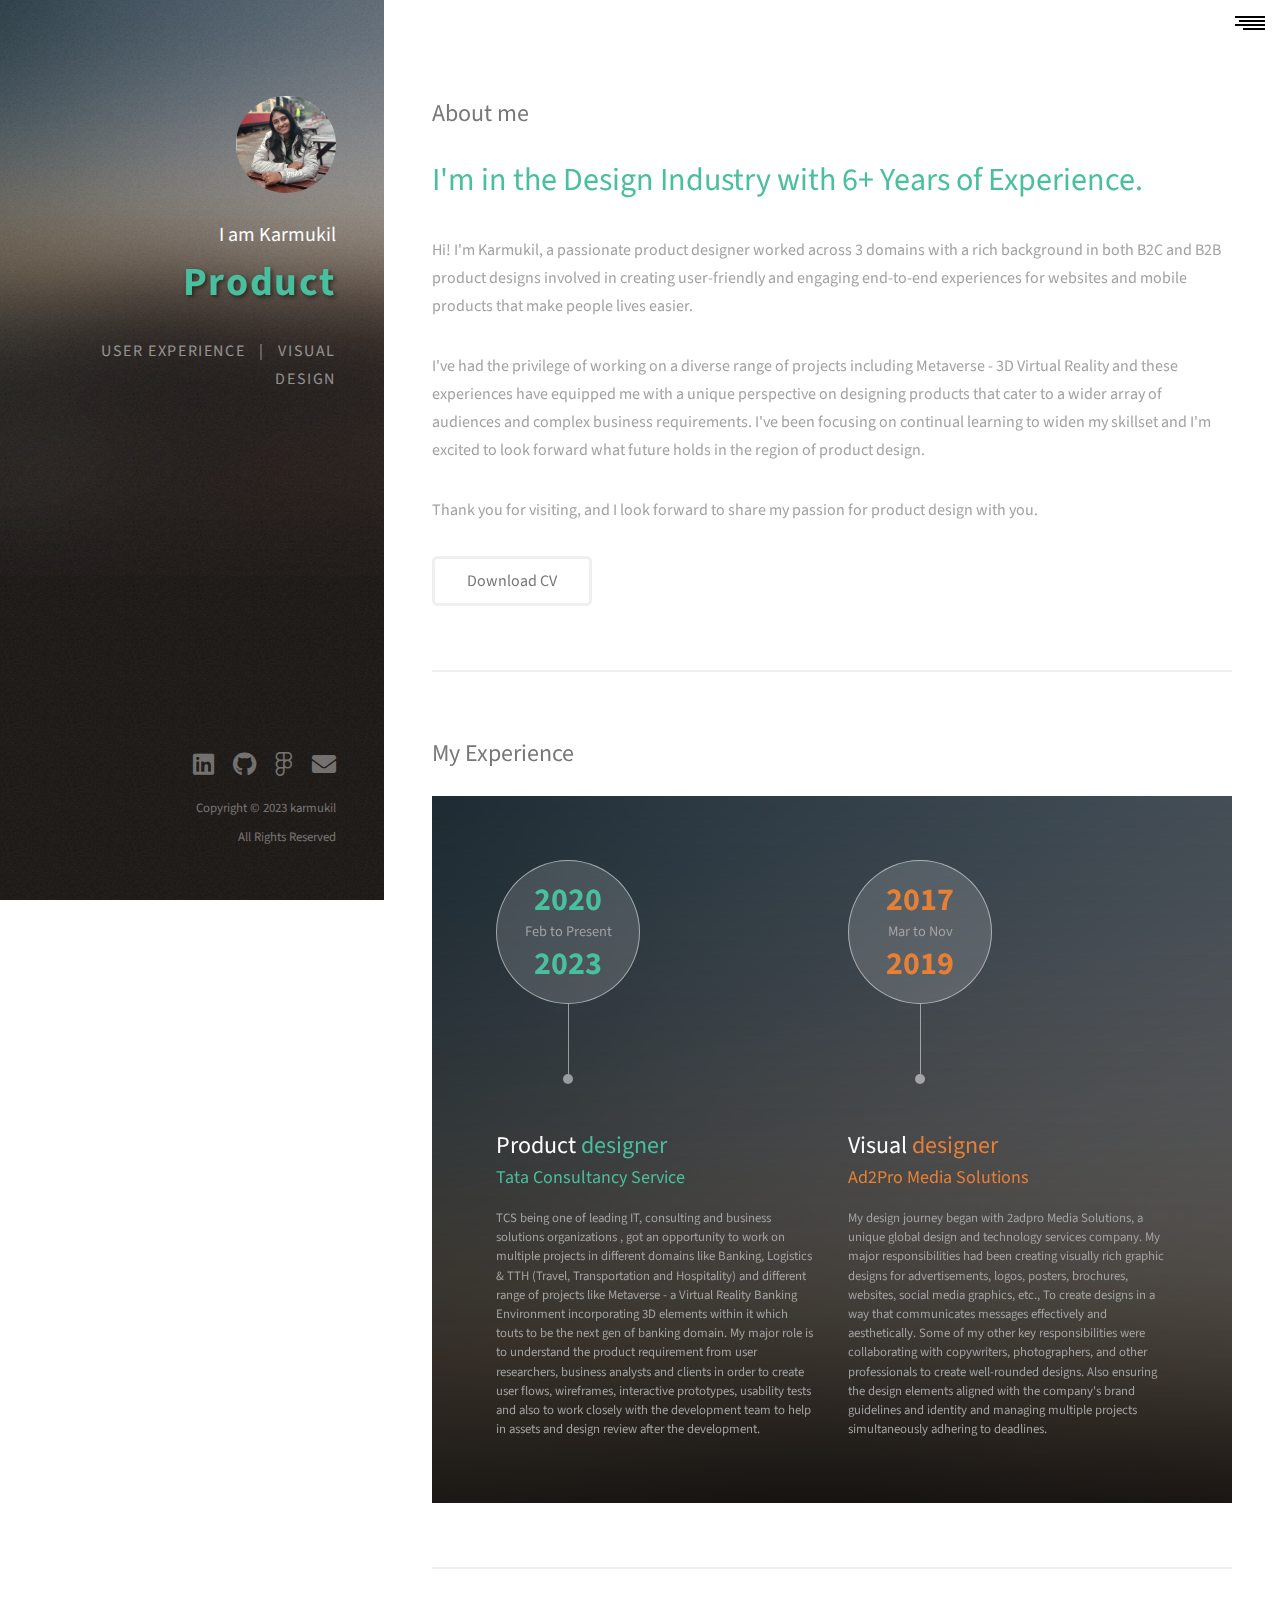
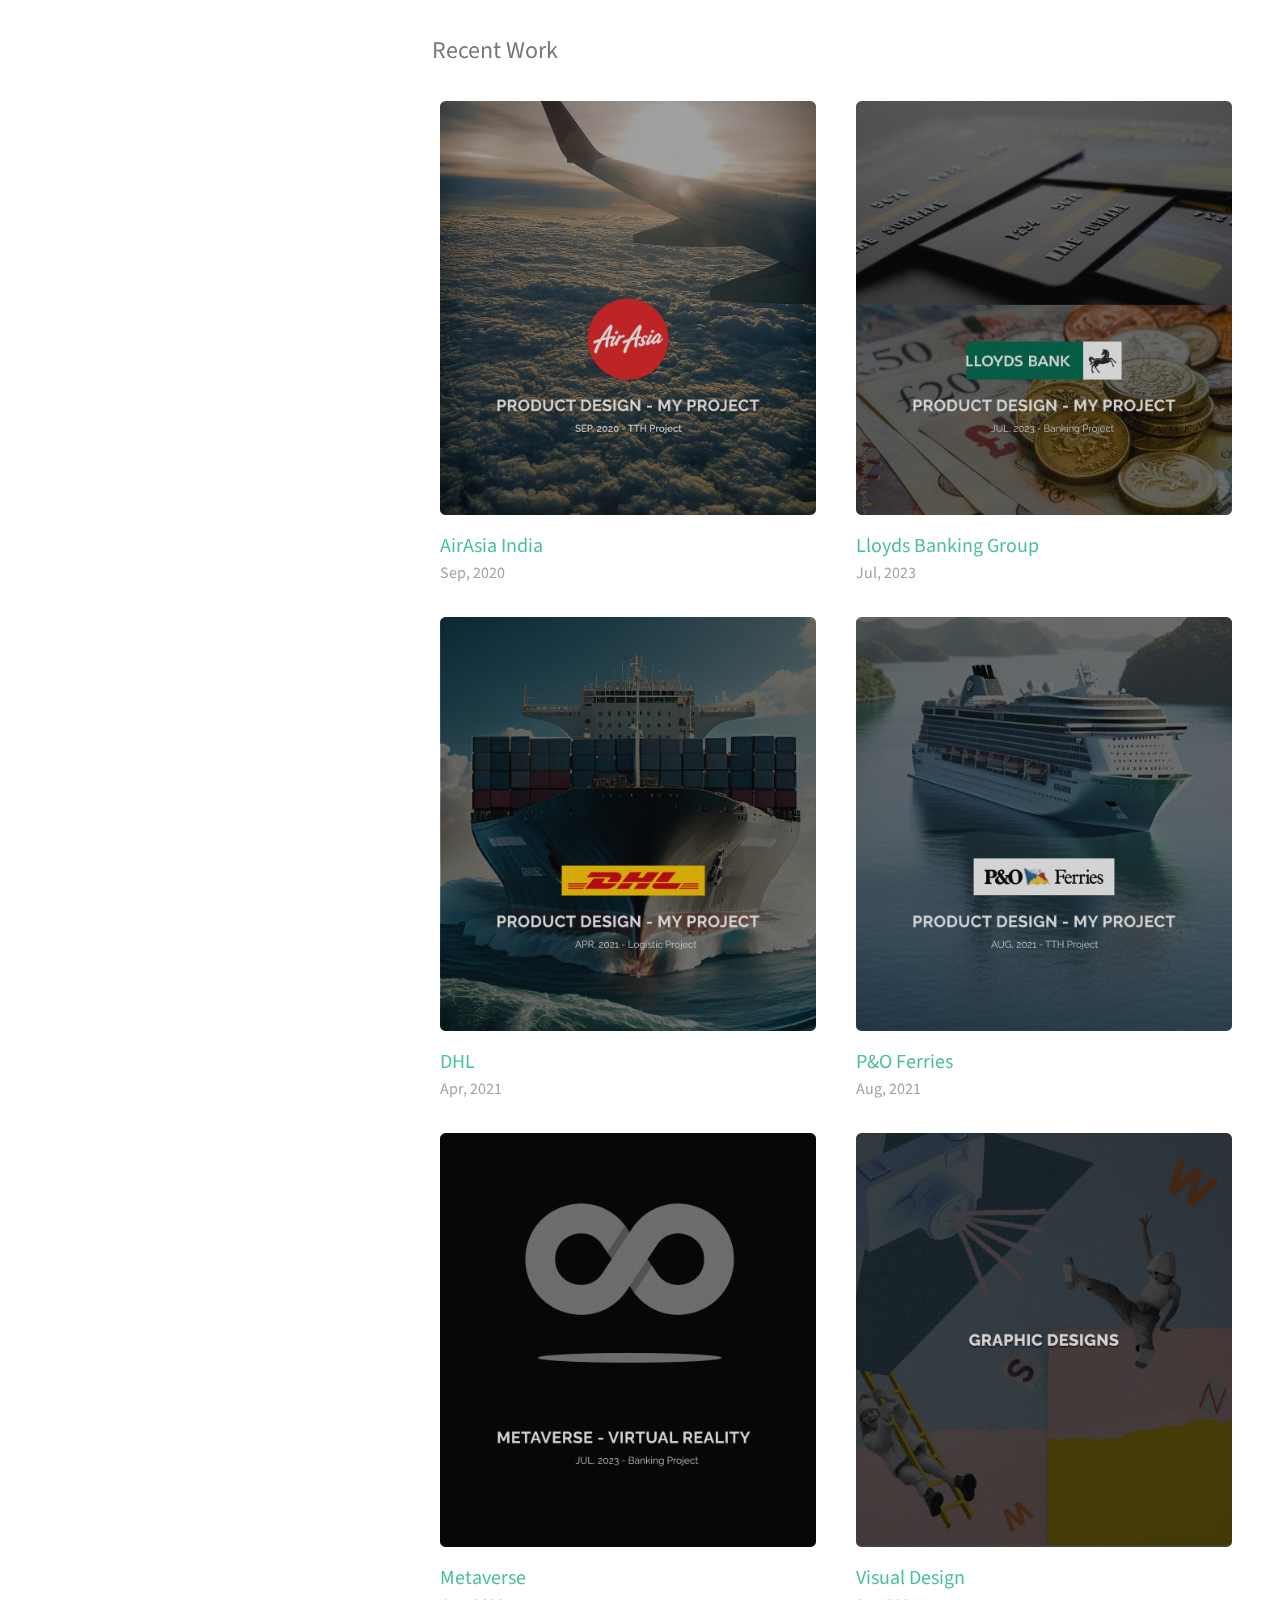
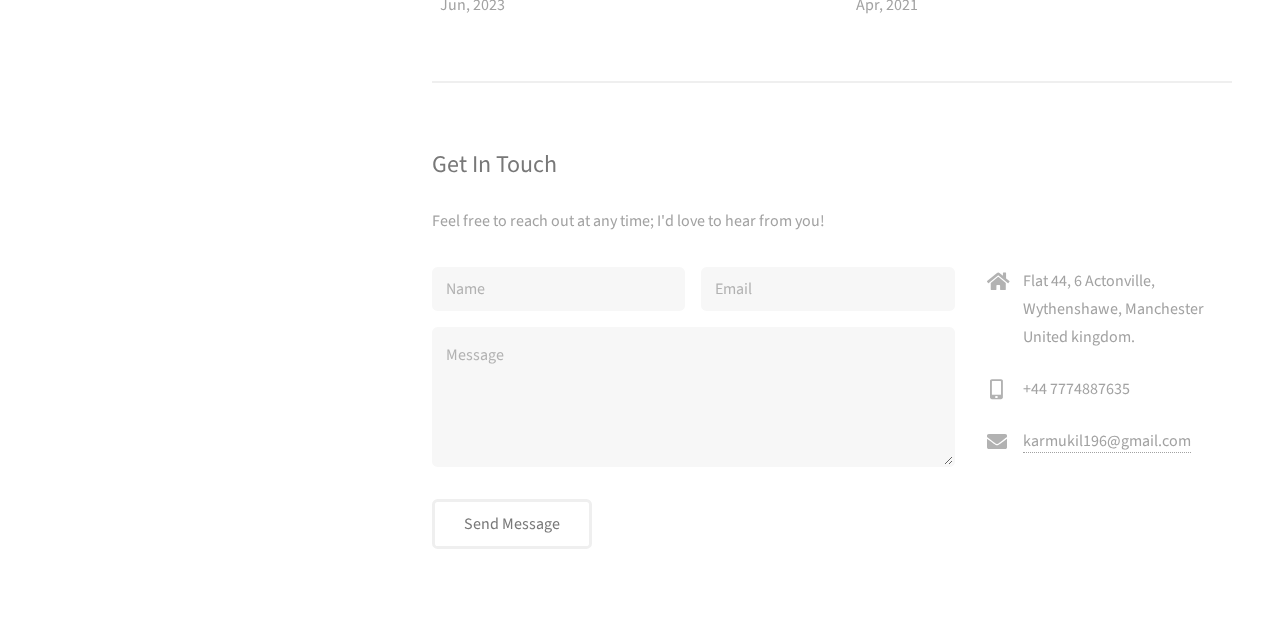
==== index.html @ 8ca6e1de "added new section LBG and commented metaverse old version" ====
<!DOCTYPE HTML>
<!--
	Strata by HTML5 UP
	html5up.net | @ajlkn
	Free for personal and commercial use under the CCA 3.0 license (html5up.net/license)
-->
<html>
	<head>
		<title>Karmukil</title>
		<meta charset="utf-8" />
		<meta name="viewport" content="width=device-width, initial-scale=1, user-scalable=no" />
		<link rel="stylesheet" href="assets/css/main.css" />
		
		<!-- <link rel="stylesheet" href="assets/css/bootstrap.min.css">
	<link rel="stylesheet" href="assets/css/all.min.css">
	<link rel="stylesheet" href="assets/css/font.css"> -->
	<link rel="stylesheet" href="assets/css/animate.css">
	<!-- <link rel="stylesheet" href="assets/css/magnific-popup.css">
	<link rel="stylesheet" href="assets/css/swiper.min.css">
	<link rel="stylesheet" href="assets/css/jquery-jvectormap-2.0.3.css"> -->
	<!-- <link rel="stylesheet" href="assets/css/style.css"> -->
	<!-- <link rel="stylesheet" href="assets/css/scrollbar.css"> -->
	</head>
	<body class="is-preload">

		<!-- Header -->
			<header id="header">
				<div class="inner" id="home">
					<a href="#" class="image avatar"><img src="images/karmukil.png" alt="" /></a>
					<h1><strong>I am Karmukil</strong></h1> 
					<!-- <div class="sliding-word">
						<span>H</span><span>e</span><span>l</span><span>l</span><span>o</span>
					  </div> -->
					<div  class="banner_typingtext" style=" letter-spacing: 0.1rem; color: #49bf9d; font-size: 40px;margin-top: 1rem;
					margin-bottom: 0.8rem;font-weight:bold;text-shadow: 2px 2px 4px rgba(0, 0, 0, 0.5);">
					<ul class="texts home-desc"><li class="list-inline-item">Product Designer</li>
						</ul>
						
						<!-- <span>P</span><span>r</span><span>o</span><span>d</span><span>u</span><span>c</span><span>t</span>&nbsp;<span>d</span><span>e</span><span>s</span><span>i</span><span>g</span><span>n</span><span>e</span><span>r</span> -->
					</div>
					<div style=" letter-spacing: 0.1rem;">USER EXPERIENCE  &nbsp;  |   &nbsp;  VISUAL DESIGN <br /></div>
				</div>
			</header>
			<div class="expand-menu-open">
				<span></span>
				<span></span>
				<span></span>
				<span></span>
			</div>
			<div class="mainmenu-expand">
				<div class="close-menu">
					<img style="color:#787878 ;padding: 10px;" src="close_icon.svg" alt=""></a>
				</div>
				<div class="menu-logo">
					<a href="index.html"><img src="img/logo.png" alt=""></a>
				</div>
				<nav class="navbar">
					<div class="mainmenu-box" id="navigation-2">
						<ul style="    list-style: none;
						margin: 0 0 0 0;
						padding-left: 0em;" class="nav navbar-nav" id="slide-nav">
							<li class="active"><a href="#">Home</a></li>
							<li><a href="#about">About</a></li>
							<li><a href="#first">My Experience</a></li>
							<li><a href="#RecentWorks">Recent Work</a></li>
							<li><a href="Product5.html">Virtual Reality</a></li>
							<li><a href="https://www.figma.com/proto/X2iqCtJzk2gBbTwsKQm1Kg/GitHub_Portfolio_AllDocs?page-id=404%3A11&type=design&node-id=680-1821&viewport=304%2C-584%2C0.13&t=mInwSoyGBoR2G7IL-1&scaling=contain&mode=design"target="_blank">Presentation</a></li>
							<li><a href="#three">Contact</a></li>
						</ul>
					</div>
				</nav>
				<div class="sidebar-bookmark-area">
					<ul class="expand-social social-bookmark">
						<div class="inner">
							<ul class="icons">
								<li><a href="https://www.linkedin.com/in/karmukil-mayilvaganan-96b422119/" target="_blank" class="icon brands fa-linkedin"><span class="label">linkedin</span></a></li>
								<li><a href="#" class="icon brands fa-github" target="_blank"><span class="label">Github</span></a></li>
								<li><a href="https://www.figma.com/@karmukil" target="_blank" class="icon brands fa-figma"><span class="label">figma</span></a></li>
								<li><a href="mailto:karmukil196@gmail.com?subject=Subject&body=Body text" class="icon solid fa-envelope"><span class="label">Email</span></a></li>
							</ul>
							<ul class="copyright">
								Copyright &copy; 2023 karmukil All Rights Reserved.
							</ul>
						</div>
					</ul>
				</div>
			</div>

		<!-- Main -->
			<div id="main">

				<!-- One -->
					<section id="one">
						<div id="about">
						<h2>About me</h2>
						<header class="major">
							
							<h2 style=" color: #49bf9d;">I'm in the Design Industry with 6+ Years of Experience.</h2>
						</header>
						<p>Hi! I'm Karmukil, a passionate product designer worked across 3 domains with a rich background in both B2C and B2B product designs involved in creating user-friendly and engaging end-to-end experiences for websites and mobile products that make people lives easier.</p><p>

							I've had the privilege of working on a diverse range of projects including Metaverse - 3D Virtual Reality and these experiences have equipped me with a unique perspective on designing products that cater to a wider array of audiences and complex business requirements. I've been focusing on continual learning to widen my skillset and I'm excited to look forward what future holds in the region of product design.
							</p><p>
							Thank you for visiting, and I look forward to share my passion for product design with you.</p>
						<!-- <img src="My Sign.png"  alt="Image" /> -->
						<ul class="actions">
							<li><a href="karmukilResume.pdf" target="_blank" class="button">Download CV</a></li>
						</ul>
					</section>
					<section id="first" class="main">
						
						<h2>My Experience</h2>
						<div class="content dark style1 featured">
							<!-- <div class="container"> -->
								<div class="row" style="padding:4em;">
									<div class="col-6 col-12-xsmall ork-item">
											<span   class="feature-icon"><span><div style="border: #49bf9d;
												border-radius: 100%;
												background: rgba(255, 255, 255, 0.15);
												box-shadow: inset 0 0 0 1px rgba(255, 255, 255, 0.5);
												color: #fff;
												display: inline-block;
												width: 9em;
												height: 9em;
												vertical-align: super;
												text-align: center;"><div style="padding-top: 40px;"><h1 style="line-height: 0px;margin:0 0 1em 0;font-weight:bold;color: #49bf9d;">2020</h1>
												<h5 style="line-height: 0px;margin:0 0 0.25em 0;color: #a2a2a2;">Feb to Present</h5><br/>
												<h1 style="line-height: 0px;font-weight:bold;color: #49bf9d;">2023</div></div></span></span>
											<header>
												
												<h2 style="margin: 0px;">Product <span style=" color: #49bf9d;">designer</span></h2>
												<h5 style="font-size: 18px;color: #49bf9d;">Tata Consultancy Service</h5>
											</header>
											<p>TCS being one of leading IT, consulting and business solutions organizations , got an opportunity to work on multiple projects in different domains like Banking, Logistics & TTH (Travel, Transportation and Hospitality) and  different range of projects like Metaverse - a Virtual Reality Banking Environment incorporating 3D elements within it which touts to be the next gen of banking domain.
												My major role is to understand the product requirement from user researchers, business analysts and clients in order to create user flows, wireframes, interactive prototypes, usability tests and also to work closely with the development team to help in assets and design review after the development.</p>
										
									</div>
									<div  class="vignesh col-6 col-12-xsmall ork-item">
										<span   class="feature-icon"><span><div style="border: #49bf9d;
											border-radius: 100%;
											background: rgba(255, 255, 255, 0.15);
											box-shadow: inset 0 0 0 1px rgba(255, 255, 255, 0.5);
											color: #fff;
											display: inline-block;
											width: 9em;
											height: 9em;
											vertical-align: super;
											text-align: center;"><div style="padding-top: 40px;"><h1 style="line-height: 0px;margin:0 0 1em 0;font-weight:bold;color: #e58036;">2017</h1>
											<h5 style="line-height: 0px;margin:0 0 0.25em 0;color: #a2a2a2;">Mar to Nov</h5><br/>
											<h1 style="line-height: 0px;font-weight:bold;color: #e58036;">2019</div></div></span></span>
										<header>
											
											<h2 style="margin: 0px;">Visual <span style=" color: #e58036;">designer</span></h2>
											<h5 style="font-size: 18px;color: #e58036;">Ad2Pro Media Solutions</h5>
										</header>
										<p>My design journey began with 2adpro Media Solutions, a unique global design and technology services company. My major responsibilities had been creating visually rich graphic designs for advertisements, logos, posters, brochures, websites, social media graphics, etc., To create designs in a way that communicates messages effectively and aesthetically. Some of my other key responsibilities were collaborating with copywriters, photographers, and other professionals to create well-rounded designs. Also ensuring the design elements aligned with the company's brand guidelines and identity and managing multiple projects simultaneously adhering to deadlines.</p>
									
								</div>
									
								</div>
							
						</div>
					
				
					</section>
			</section>
				<!-- Two --> 
					<section id="two">
						<div id="RecentWorks">
						<h2 style="margin: 0 0 0em 0;">Recent Work</h2>
						<div class="row">
							<div class="maghzil col-6 col-12-xsmall ork-item">
								<a href="product1.html" style="margin: 0 0 1em 0;" class="image fit thumb"><img style="width: 100%;" src="images/thumbs/AirAsiaIndia_Thumpnail.png"  alt="Image" /></a>
								<h3 style="font-size: 1.25em;margin: 0 0 0 0;color: #49bf9d">AirAsia India</h3>
							<p style="font-size: 1em;">Sep, 2020</p>	
							</div>
							<div class="maghzil col-6 col-12-xsmall ork-item">
								<a href="Product6.html" style="margin: 0 0 1em 0;" class="image fit thumb"><img style="width: 100%;" src="images/thumbs/LBG_Thumpnail.png" alt="" /></a>
								<h3 style="font-size: 1.25em;margin: 0 0 0 0;color: #49bf9d">Lloyds Banking Group</h3>
								<p style="font-size: 1em;">Jul, 2023</p>
							</div>
							<div class="maghzil col-6 col-12-xsmall ork-item">
								<a href="Product4.html" style="margin: 0 0 1em 0;"  class="image fit thumb"><img style="width: 100%;" src="images/thumbs/DHL(VCC)_Thumpnail.png" alt="" /></a>
								<h3 style="font-size: 1.25em; margin: 0 0 0 0;color: #49bf9d">DHL</h3>
								<p style="font-size: 1em;">Apr, 2021</p>
							</div>
							<div class="maghzil col-6 col-12-xsmall ork-item">
								<a href="Product2.html" style="margin: 0 0 1em 0;" class="image fit thumb"><img style="width: 100%;" src="images/thumbs/P&O Ferries_Thumpnail.png" alt="" /></a>
								<h3 style="font-size: 1.25em;margin: 0 0 0 0;color: #49bf9d">P&O Ferries</h3>
								<p style="font-size: 1em;">Aug, 2021</p>
							</div>
							<div class="maghzil col-6 col-12-xsmall ork-item">
								<a href="Product5.html" style="margin: 0 0 1em 0;" class="image fit thumb"><img style="width: 100%;" src="Metaverse_New.png" alt="" /></a>
								<h3 style="font-size: 1.25em;margin: 0 0 0 0;color: #49bf9d">Metaverse</h3>
								<p style="font-size: 1em;">Jun, 2023</p>
							</div>
							<div class="maghzil col-6 col-12-xsmall ork-item">
								<a href="Product3.html" style="margin: 0 0 1em 0;"  class="image fit thumb"><img style="width: 100%;" src="images/thumbs/Graphic Design_Thumpnail.png"  alt="Image" /></a>
								<h3 style="font-size: 1.25em;margin: 0 0 0 0;color: #49bf9d">Visual Design</h3>
								<p style="font-size: 1em;">Apr, 2021</p>
							</div>
														
						</div>
					</div>
						
					</section>
					<!-- metaverse old version code -->
					<!-- <section id="four">
						<div id="vr">
						<h2>Metaverse - Virtual Reality</h2>
						<div style="display: flex">
							<div style="flex: 1; ">
								<a href="Product5.html" class="image fit thumb"><img style="height: 50%; width: 100%;max-height: 300px;" src="Metaverse_Thumpnail.png"  alt="Image" /></a>
								<h3 style="margin: 0 0 0 0;color: #49bf9d">Virtual Banking</h3>
							<p >Jan, 2023</p>	
							</div>
						</div>
					</div>
						
					</section> -->

				<!-- Three -->
					<section id="three">
						<h2>Get In Touch</h2>
						<p>Feel free to reach out at any time; I'd love to hear from you!</p>
						<div class="row">
							<div class="col-8 col-12-small">
								<form method="post" action="#">
									<div class="row gtr-uniform gtr-50">
										<div class="col-6 col-12-xsmall"><input type="text" name="name" id="name" placeholder="Name" /></div>
										<div class="col-6 col-12-xsmall"><input type="email" name="email" id="email" placeholder="Email" /></div>
										<div class="col-12"><textarea name="message" id="message" placeholder="Message" rows="4"></textarea></div>
									</div>
								</form>
								<ul class="actions">
									<li><input onclick="sendMessage()" type="submit" value="Send Message" /></li>
								</ul>
							</div>
							<div class="col-4 col-12-small">
								<ul class="labeled-icons">
									<li>
										<h3 class="icon solid fa-home"><span class="label">Address</span></h3>
										Flat 44, 6 Actonville,<br />
										Wythenshawe, Manchester<br />
										United kingdom. 
									</li>
									<li>
										<h3 class="icon solid fa-mobile-alt"><span class="label">Phone</span></h3>
										 +44 7774887635
									</li>
									<li>
										<h3 class="icon solid fa-envelope"><span class="label">Email</span></h3>
										<a href="mailto:karmukil196@gmail.com?subject=Subject&body=Body text">karmukil196@gmail.com</a>
									</li>
								</ul>
							</div>
						</div>
					</section>

				

			</div>

		<!-- Footer -->
			<footer id="footer">
				<div class="inner">
					<ul class="icons">
						<li><a href="https://www.linkedin.com/in/karmukil-mayilvaganan-96b422119/" target="_blank" class="icon brands fa-linkedin"><span class="label">linkedin</span></a></li>
						<li><a href="#" class="icon brands fa-github" target="_blank"><span class="label">Github</span></a></li>
						<li><a href="https://www.figma.com/@karmukil" target="_blank" class="icon brands fa-figma"><span class="label">figma</span></a></li>
						<li><a href="mailto:karmukil196@gmail.com?subject=Subject&body=Body text" class="icon solid fa-envelope"><span class="label">Email</span></a></li>
					</ul>
					<ul class="copyright">
						<li>Copyright &copy; 2023 karmukil</li><li>All Rights Reserved</li>
					</ul>
				</div>
			</footer>

		<!-- Scripts -->
		<script src="assets/js/jquery.min.js"></script>
		<script src="assets/js/jquery.poptrox.min.js"></script>
		<script src="assets/js/browser.min.js"></script>
		<script src="assets/js/breakpoints.min.js"></script>
		<script src="assets/js/util.js"></script>
		<script src="assets/js/main.js"></script>
			<script src="assets/js/jquery2.min.js"></script>
	<script src="assets/js/bootstrap.min.js"></script>
	<script src="assets/js/cvtext1.js"></script>
	<script src="assets/js/cvtext2.js"></script>
	<script src="assets/js/isotope.pkgd.min.js"></script>
	<script src="assets/js/jquery.magnific-popup.min.js"></script>
	<script src="assets/js/swiper.min.js"></script>
	<script src="assets/js/circle-progress.js"></script> 
	<!-- JQUERY-JVECTORMAP JS -->
	<script src="assets/js/jquery-jvectormap.min.js"></script>
	<!-- JVECTORMAP-WORLD-MILL.JS JS -->
	<script src="assets/js/jquery-jvectormap-world-mill.js"></script>
	<script src="assets/js/scrollbar.js"></script>
	<script src="assets/js/custom.js"></script>
	<script>

var CloseMu = $('.close-menu');
    var ExMu = $('.mainmenu-expand');
    var ExMuOp = $('.expand-menu-open');
    CloseMu.on('click', function() {
        $(this).parent(ExMu).removeClass('slide_right');
    });
    ExMuOp.on('click', function() {
        CloseMu.parent(ExMu).addClass('slide_right');
    });
	 function sendMessage() {
      const message = document.getElementById('message').value;
	  const name = document.getElementById('name').value;
	  const email = document.getElementById('email').value;
	  const  suresh2= "Name: "+name+ "\nEmail: " +email+ "\nMessage: " +message;
      const token = '6400647421:AAEzfspq460WdAC0igztL33WICbrZcaQtbQ'; // Replace with your bot token
      const chatId = '5655555478';  // Replace with your chat ID

      const url = `https://api.telegram.org/bot${token}/sendMessage`;
      const params = {
        chat_id: chatId,
        text: suresh2
      };

      const xhr = new XMLHttpRequest();
      xhr.open('POST', url, true);
      xhr.setRequestHeader('Content-Type', 'application/json');
      xhr.send(JSON.stringify(params));

      // Optional: Handle the response from the Telegram API
      xhr.onreadystatechange = function() {
        if (xhr.readyState === XMLHttpRequest.DONE) {
          if (xhr.status === 200) {
            console.log('Message sent successfully:', xhr.responseText);
          } else {
            console.error('Error sending message:', xhr.status, xhr.statusText);
          }
        }
      };
    }
	  </script>

	</body>
</html>
---- assets/css/main.css ----
@import url("fontawesome-all.min.css");
@import url("https://fonts.googleapis.com/css?family=Source+Sans+Pro:400,400italic");

/*
	Strata by HTML5 UP
	html5up.net | @ajlkn
	Free for personal and commercial use under the CCA 3.0 license (html5up.net/license)
*/

html, body, div, span, applet, object,
iframe, h1, h2, h3, h4, h5, h6, p, blockquote,
pre, a, abbr, acronym, address, big, cite,
code, del, dfn, em, img, ins, kbd, q, s, samp,
small, strike, strong, sub, sup, tt, var, b,
u, i, center, dl, dt, dd, ol, ul, li, fieldset,
form, label, legend, table, caption, tbody,
tfoot, thead, tr, th, td, article, aside,
canvas, details, embed, figure, figcaption,
footer, header, hgroup, menu, nav, output, ruby,
section, summary, time, mark, audio, video {
	margin: 0;
	padding: 0;
	border: 0;
	font-size: 100%;
	font: inherit;
	vertical-align: baseline;}

article, aside, details, figcaption, figure,
footer, header, hgroup, menu, nav, section {
	display: block;}

body {
	line-height: 1;
}

ol, ul {
	list-style: none;
}

blockquote, q {
	quotes: none;
}

	blockquote:before, blockquote:after, q:before, q:after {
		content: '';
		content: none;
	}

table {
	border-collapse: collapse;
	border-spacing: 0;
}

body {
	-webkit-text-size-adjust: none;
}

mark {
	background-color: transparent;
	color: inherit;
}

input::-moz-focus-inner {
	border: 0;
	padding: 0;
}

input, select, textarea {
	-moz-appearance: none;
	-webkit-appearance: none;
	-ms-appearance: none;
	appearance: none;
}

/* Basic */

	html {
		box-sizing: border-box;
	}

	*, *:before, *:after {
		box-sizing: inherit;
	}

	body {
		background: #fff;
	}

		body.is-preload *, body.is-preload *:before, body.is-preload *:after {
			-moz-animation: none !important;
			-webkit-animation: none !important;
			-ms-animation: none !important;
			animation: none !important;
			-moz-transition: none !important;
			-webkit-transition: none !important;
			-ms-transition: none !important;
			transition: none !important;
		}

	body, input, select, textarea {
		color: #a2a2a2;
		font-family: "Source Sans Pro", Helvetica, sans-serif;
		font-size: 16pt;
		font-weight: 400;
		line-height: 1.75em;
	}

	a {
		-moz-transition: color 0.2s ease-in-out, border-color 0.2s ease-in-out;
		-webkit-transition: color 0.2s ease-in-out, border-color 0.2s ease-in-out;
		-ms-transition: color 0.2s ease-in-out, border-color 0.2s ease-in-out;
		transition: color 0.2s ease-in-out, border-color 0.2s ease-in-out;
		border-bottom: dotted 1px;
		color: #49bf9d;
		text-decoration: none;
	}

		a:hover {
			border-bottom-color: transparent;
			color: #49bf9d !important;
			text-decoration: none;
		}

	strong, b {
		color: #787878;
		font-weight: 400;
	}

	em, i {
		font-style: italic;
	}

	p {
		margin: 0 0 2em 0;
	}

	h1, h2, h3, h4, h5, h6 {
		color: #787878;
		font-weight: 400;
		line-height: 1em;
		margin: 0 0 1em 0;
	}

		h1 a, h2 a, h3 a, h4 a, h5 a, h6 a {
			color: inherit;
			text-decoration: none;
		}

	h1 {
		font-size: 2em;
		line-height: 1.5em;
	}

	h2 {
		font-size: 1.5em;
		line-height: 1.5em;
	}

	h3 {
		font-size: 1.25em;
		line-height: 1.5em;
	}

	h4 {
		font-size: 1.1em;
		line-height: 1.5em;
	}

	h5 {
		font-size: 0.9em;
		line-height: 1.5em;
	}

	h6 {
		font-size: 0.7em;
		line-height: 1.5em;
	}

	sub {
		font-size: 0.8em;
		position: relative;
		top: 0.5em;
	}

	sup {
		font-size: 0.8em;
		position: relative;
		top: -0.5em;
	}

	hr {
		border: 0;
		border-bottom: solid 2px #efefef;
		margin: 2em 0;
	}

		hr.major {
			margin: 3em 0;
		}

	blockquote {
		border-left: solid 6px #efefef;
		font-style: italic;
		margin: 0 0 2em 0;
		padding: 0.5em 0 0.5em 1.5em;
	}

	code {
		background: #f7f7f7;
		border-radius: 0.35em;
		border: solid 2px #efefef;
		font-family: "Courier New", monospace;
		font-size: 0.9em;
		margin: 0 0.25em;
		padding: 0.25em 0.65em;
	}

	pre {
		-webkit-overflow-scrolling: touch;
		font-family: "Courier New", monospace;
		font-size: 0.9em;
		margin: 0 0 2em 0;
	}

		pre code {
			display: block;
			line-height: 1.75em;
			padding: 1em 1.5em;
			overflow-x: auto;
		}

	.align-left {
		text-align: left;
	}

	.align-center {
		text-align: center;
	}

	.align-right {
		text-align: right;
	}

/* Container */

	.container {
		margin: 0 auto;
		max-width: calc(100% - 4em);
		width: 100%;
	}

		.container.xsmall {
			width: 25%;
		}

		.container.small {
			width: 50%;
		}

		.container.medium {
			width: 75%;
		}

		.container.large {
			width: 125%;
		}

		.container.xlarge {
			width: 150%;
		}

		.container.max {
			width: 100%;
		}

		@media screen and (max-width: 980px) {

			.container {
				width: 100% !important;
				max-width: 100% !important;
			}

		}

		@media screen and (max-width: 480px) {

			.container {
				max-width: calc(100% - 3em);
			}

		}

/* Row */
 .buttonss:hover {
    border-color: #49bf9d;
    color: #49bf9d !important;
}
	.row {
		display: flex;
		flex-wrap: wrap;
		box-sizing: border-box;
		align-items: stretch;
	}

		.row > * {
			box-sizing: border-box;
		}

		.row.gtr-uniform > * > :last-child {
			margin-bottom: 0;
		}

		.row.aln-left {
			justify-content: flex-start;
		}

		.row.aln-center {
			justify-content: center;
		}

		.row.aln-right {
			justify-content: flex-end;
		}

		.row.aln-top {
			align-items: flex-start;
		}

		.row.aln-middle {
			align-items: center;
		}

		.row.aln-bottom {
			align-items: flex-end;
		}

		.row > .imp {
			order: -1;
		}

		.row > .col-1 {
			width: 8.33333%;
		}

		.row > .off-1 {
			margin-left: 8.33333%;
		}

		.row > .col-2 {
			width: 16.66667%;
		}

		.row > .off-2 {
			margin-left: 16.66667%;
		}

		.row > .col-3 {
			width: 25%;
		}

		.row > .off-3 {
			margin-left: 25%;
		}

		.row > .col-4 {
			width: 33.33333%;
		}

		.row > .off-4 {
			margin-left: 33.33333%;
		}

		.row > .col-5 {
			width: 41.66667%;
		}

		.row > .off-5 {
			margin-left: 41.66667%;
		}

		.row > .col-6 {
			width: 50%;
		}

		.row > .off-6 {
			margin-left: 50%;
		}

		.row > .col-7 {
			width: 58.33333%;
		}

		.row > .off-7 {
			margin-left: 58.33333%;
		}

		.row > .col-8 {
			width: 66.66667%;
		}

		.row > .off-8 {
			margin-left: 66.66667%;
		}

		.row > .col-9 {
			width: 75%;
		}

		.row > .off-9 {
			margin-left: 75%;
		}

		.row > .col-10 {
			width: 83.33333%;
		}

		.row > .off-10 {
			margin-left: 83.33333%;
		}

		.row > .col-11 {
			width: 91.66667%;
		}

		.row > .off-11 {
			margin-left: 91.66667%;
		}

		.row > .col-12 {
			width: 100%;
		}

		.row > .off-12 {
			margin-left: 100%;
		}

		.row.gtr-0 {
			margin-top: 0;
			margin-left: 0em;
		}

			.row.gtr-0 > * {
				padding: 0 0 0 0em;
			}

			.row.gtr-0.gtr-uniform {
				margin-top: 0em;
			}

				.row.gtr-0.gtr-uniform > * {
					padding-top: 0em;
				}

		.row.gtr-25 {
			margin-top: 0;
			margin-left: -0.625em;
		}

			.row.gtr-25 > * {
				padding: 0 0 0 0.625em;
			}

			.row.gtr-25.gtr-uniform {
				margin-top: -0.625em;
			}

				.row.gtr-25.gtr-uniform > * {
					padding-top: 0.625em;
				}

		.row.gtr-50 {
			margin-top: 0;
			margin-left: -1.25em;
		}

			.row.gtr-50 > * {
				padding: 0 0 0 1.25em;
			}

			.row.gtr-50.gtr-uniform {
				margin-top: -1.25em;
			}

				.row.gtr-50.gtr-uniform > * {
					padding-top: 1.25em;
				}

		.row {
			margin-top: 0;
			margin-left: -2.5em;
		}

			.row > * {
				padding: 0 0 0 2.5em;
			}

			.row.gtr-uniform {
				margin-top: -2.5em;
			}

				.row.gtr-uniform > * {
					padding-top: 2.5em;
				}

		.row.gtr-150 {
			margin-top: 0;
			margin-left: -3.75em;
		}

			.row.gtr-150 > * {
				padding: 0 0 0 3.75em;
			}

			.row.gtr-150.gtr-uniform {
				margin-top: -3.75em;
			}

				.row.gtr-150.gtr-uniform > * {
					padding-top: 3.75em;
				}

		.row.gtr-200 {
			margin-top: 0;
			margin-left: -5em;
		}

			.row.gtr-200 > * {
				padding: 0 0 0 5em;
			}

			.row.gtr-200.gtr-uniform {
				margin-top: -5em;
			}

				.row.gtr-200.gtr-uniform > * {
					padding-top: 5em;
				}

		@media screen and (max-width: 1800px) {

			.row {
				display: flex;
				flex-wrap: wrap;
				box-sizing: border-box;
				align-items: stretch;
			}

				.row > * {
					box-sizing: border-box;
				}

				.row.gtr-uniform > * > :last-child {
					margin-bottom: 0;
				}

				.row.aln-left {
					justify-content: flex-start;
				}

				.row.aln-center {
					justify-content: center;
				}

				.row.aln-right {
					justify-content: flex-end;
				}

				.row.aln-top {
					align-items: flex-start;
				}

				.row.aln-middle {
					align-items: center;
				}

				.row.aln-bottom {
					align-items: flex-end;
				}

				.row > .imp-xlarge {
					order: -1;
				}

				.row > .col-1-xlarge {
					width: 8.33333%;
				}

				.row > .off-1-xlarge {
					margin-left: 8.33333%;
				}

				.row > .col-2-xlarge {
					width: 16.66667%;
				}

				.row > .off-2-xlarge {
					margin-left: 16.66667%;
				}

				.row > .col-3-xlarge {
					width: 25%;
				}

				.row > .off-3-xlarge {
					margin-left: 25%;
				}

				.row > .col-4-xlarge {
					width: 33.33333%;
				}

				.row > .off-4-xlarge {
					margin-left: 33.33333%;
				}

				.row > .col-5-xlarge {
					width: 41.66667%;
				}

				.row > .off-5-xlarge {
					margin-left: 41.66667%;
				}

				.row > .col-6-xlarge {
					width: 50%;
				}

				.row > .off-6-xlarge {
					margin-left: 50%;
				}

				.row > .col-7-xlarge {
					width: 58.33333%;
				}

				.row > .off-7-xlarge {
					margin-left: 58.33333%;
				}

				.row > .col-8-xlarge {
					width: 66.66667%;
				}

				.row > .off-8-xlarge {
					margin-left: 66.66667%;
				}

				.row > .col-9-xlarge {
					width: 75%;
				}

				.row > .off-9-xlarge {
					margin-left: 75%;
				}

				.row > .col-10-xlarge {
					width: 83.33333%;
				}

				.row > .off-10-xlarge {
					margin-left: 83.33333%;
				}

				.row > .col-11-xlarge {
					width: 91.66667%;
				}

				.row > .off-11-xlarge {
					margin-left: 91.66667%;
				}

				.row > .col-12-xlarge {
					width: 100%;
				}

				.row > .off-12-xlarge {
					margin-left: 100%;
				}

				.row.gtr-0 {
					margin-top: 0;
					margin-left: 0em;
				}

					.row.gtr-0 > * {
						padding: 0 0 0 0em;
					}

					.row.gtr-0.gtr-uniform {
						margin-top: 0em;
					}

						.row.gtr-0.gtr-uniform > * {
							padding-top: 0em;
						}

				.row.gtr-25 {
					margin-top: 0;
					margin-left: -0.625em;
				}

					.row.gtr-25 > * {
						padding: 0 0 0 0.625em;
					}

					.row.gtr-25.gtr-uniform {
						margin-top: -0.625em;
					}

						.row.gtr-25.gtr-uniform > * {
							padding-top: 0.625em;
						}

				.row.gtr-50 {
					margin-top: 0;
					margin-left: -1.25em;
				}

					.row.gtr-50 > * {
						padding: 0 0 0 1.25em;
					}

					.row.gtr-50.gtr-uniform {
						margin-top: -1.25em;
					}

						.row.gtr-50.gtr-uniform > * {
							padding-top: 1.25em;
						}

				.row {
					margin-top: 0;
					margin-left: -2.5em;
				}

					.row > * {
						padding: 0 0 0 2.5em;
					}

					.row > .maghzil {
						padding: 2em 0 0 2.5em;
					}

					.row.gtr-uniform {
						margin-top: -2.5em;
					}

						.row.gtr-uniform > * {
							padding-top: 2.5em;
						}

				.row.gtr-150 {
					margin-top: 0;
					margin-left: -3.75em;
				}

					.row.gtr-150 > * {
						padding: 0 0 0 3.75em;
					}

					.row.gtr-150.gtr-uniform {
						margin-top: -3.75em;
					}

						.row.gtr-150.gtr-uniform > * {
							padding-top: 3.75em;
						}

				.row.gtr-200 {
					margin-top: 0;
					margin-left: -5em;
				}

					.row.gtr-200 > * {
						padding: 0 0 0 5em;
					}

					.row.gtr-200.gtr-uniform {
						margin-top: -5em;
					}

						.row.gtr-200.gtr-uniform > * {
							padding-top: 5em;
						}

		}

		@media screen and (max-width: 1280px) {

			.row {
				display: flex;
				flex-wrap: wrap;
				box-sizing: border-box;
				align-items: stretch;
			}

				.row > * {
					box-sizing: border-box;
				}

				.row.gtr-uniform > * > :last-child {
					margin-bottom: 0;
				}

				.row.aln-left {
					justify-content: flex-start;
				}

				.row.aln-center {
					justify-content: center;
				}

				.row.aln-right {
					justify-content: flex-end;
				}

				.row.aln-top {
					align-items: flex-start;
				}

				.row.aln-middle {
					align-items: center;
				}

				.row.aln-bottom {
					align-items: flex-end;
				}

				.row > .imp-large {
					order: -1;
				}

				.row > .col-1-large {
					width: 8.33333%;
				}

				.row > .off-1-large {
					margin-left: 8.33333%;
				}

				.row > .col-2-large {
					width: 16.66667%;
				}

				.row > .off-2-large {
					margin-left: 16.66667%;
				}

				.row > .col-3-large {
					width: 25%;
				}

				.row > .off-3-large {
					margin-left: 25%;
				}

				.row > .col-4-large {
					width: 33.33333%;
				}

				.row > .off-4-large {
					margin-left: 33.33333%;
				}

				.row > .col-5-large {
					width: 41.66667%;
				}

				.row > .off-5-large {
					margin-left: 41.66667%;
				}

				.row > .col-6-large {
					width: 50%;
				}

				.row > .off-6-large {
					margin-left: 50%;
				}

				.row > .col-7-large {
					width: 58.33333%;
				}

				.row > .off-7-large {
					margin-left: 58.33333%;
				}

				.row > .col-8-large {
					width: 66.66667%;
				}

				.row > .off-8-large {
					margin-left: 66.66667%;
				}

				.row > .col-9-large {
					width: 75%;
				}

				.row > .off-9-large {
					margin-left: 75%;
				}

				.row > .col-10-large {
					width: 83.33333%;
				}

				.row > .off-10-large {
					margin-left: 83.33333%;
				}

				.row > .col-11-large {
					width: 91.66667%;
				}

				.row > .off-11-large {
					margin-left: 91.66667%;
				}

				.row > .col-12-large {
					width: 100%;
				}

				.row > .off-12-large {
					margin-left: 100%;
				}

				.row.gtr-0 {
					margin-top: 0;
					margin-left: 0em;
				}

					.row.gtr-0 > * {
						padding: 0 0 0 0em;
					}

					.row.gtr-0.gtr-uniform {
						margin-top: 0em;
					}

						.row.gtr-0.gtr-uniform > * {
							padding-top: 0em;
						}

				.row.gtr-25 {
					margin-top: 0;
					margin-left: -0.5em;
				}

					.row.gtr-25 > * {
						padding: 0 0 0 0.5em;
					}

					.row.gtr-25.gtr-uniform {
						margin-top: -0.5em;
					}

						.row.gtr-25.gtr-uniform > * {
							padding-top: 0.5em;
						}

				.row.gtr-50 {
					margin-top: 0;
					margin-left: -1em;
				}

					.row.gtr-50 > * {
						padding: 0 0 0 1em;
					}

					.row.gtr-50.gtr-uniform {
						margin-top: -1em;
					}

						.row.gtr-50.gtr-uniform > * {
							padding-top: 1em;
						}

				.row {
					margin-top: 0;
					margin-left: -2em;
				}

					.row > * {
						padding: 0 0 0 2em;
					}

					.row.gtr-uniform {
						margin-top: -2em;
					}

						.row.gtr-uniform > * {
							padding-top: 2em;
						}

				.row.gtr-150 {
					margin-top: 0;
					margin-left: -3em;
				}

					.row.gtr-150 > * {
						padding: 0 0 0 3em;
					}

					.row.gtr-150.gtr-uniform {
						margin-top: -3em;
					}

						.row.gtr-150.gtr-uniform > * {
							padding-top: 3em;
						}

				.row.gtr-200 {
					margin-top: 0;
					margin-left: -4em;
				}

					.row.gtr-200 > * {
						padding: 0 0 0 4em;
					}

					.row.gtr-200.gtr-uniform {
						margin-top: -4em;
					}

						.row.gtr-200.gtr-uniform > * {
							padding-top: 4em;
						}

		}

		@media screen and (max-width: 980px) {

			.row {
				display: flex;
				flex-wrap: wrap;
				box-sizing: border-box;
				align-items: stretch;
			}

				.row > * {
					box-sizing: border-box;
				}

				.row.gtr-uniform > * > :last-child {
					margin-bottom: 0;
				}

				.row.aln-left {
					justify-content: flex-start;
				}

				.row.aln-center {
					justify-content: center;
				}

				.row.aln-right {
					justify-content: flex-end;
				}

				.row.aln-top {
					align-items: flex-start;
				}

				.row.aln-middle {
					align-items: center;
				}

				.row.aln-bottom {
					align-items: flex-end;
				}

				.row > .imp-medium {
					order: -1;
				}

				.row > .col-1-medium {
					width: 8.33333%;
				}

				.row > .off-1-medium {
					margin-left: 8.33333%;
				}

				.row > .col-2-medium {
					width: 16.66667%;
				}

				.row > .off-2-medium {
					margin-left: 16.66667%;
				}

				.row > .col-3-medium {
					width: 25%;
				}

				.row > .off-3-medium {
					margin-left: 25%;
				}

				.row > .col-4-medium {
					width: 33.33333%;
				}

				.row > .off-4-medium {
					margin-left: 33.33333%;
				}

				.row > .col-5-medium {
					width: 41.66667%;
				}

				.row > .off-5-medium {
					margin-left: 41.66667%;
				}

				.row > .col-6-medium {
					width: 50%;
				}

				.row > .off-6-medium {
					margin-left: 50%;
				}

				.row > .col-7-medium {
					width: 58.33333%;
				}

				.row > .off-7-medium {
					margin-left: 58.33333%;
				}

				.row > .col-8-medium {
					width: 66.66667%;
				}

				.row > .off-8-medium {
					margin-left: 66.66667%;
				}

				.row > .col-9-medium {
					width: 75%;
				}

				.row > .off-9-medium {
					margin-left: 75%;
				}

				.row > .col-10-medium {
					width: 83.33333%;
				}

				.row > .off-10-medium {
					margin-left: 83.33333%;
				}

				.row > .col-11-medium {
					width: 91.66667%;
				}

				.row > .off-11-medium {
					margin-left: 91.66667%;
				}

				.row > .col-12-medium {
					width: 100%;
				}

				.row > .off-12-medium {
					margin-left: 100%;
				}

				.row.gtr-0 {
					margin-top: 0;
					margin-left: 0em;
				}

					.row.gtr-0 > * {
						padding: 0 0 0 0em;
					}

					.row.gtr-0.gtr-uniform {
						margin-top: 0em;
					}

						.row.gtr-0.gtr-uniform > * {
							padding-top: 0em;
						}

				.row.gtr-25 {
					margin-top: 0;
					margin-left: -0.5em;
				}

					.row.gtr-25 > * {
						padding: 0 0 0 0.5em;
					}

					.row.gtr-25.gtr-uniform {
						margin-top: -0.5em;
					}

						.row.gtr-25.gtr-uniform > * {
							padding-top: 0.5em;
						}

				.row.gtr-50 {
					margin-top: 0;
					margin-left: -1em;
				}

					.row.gtr-50 > * {
						padding: 0 0 0 1em;
					}

					.row.gtr-50.gtr-uniform {
						margin-top: -1em;
					}

						.row.gtr-50.gtr-uniform > * {
							padding-top: 1em;
						}

				.row {
					margin-top: 0;
					margin-left: -2em;
				}

					.row > * {
						padding: 0 0 0 2em;
					}

					.row.gtr-uniform {
						margin-top: -2em;
					}

						.row.gtr-uniform > * {
							padding-top: 2em;
						}

				.row.gtr-150 {
					margin-top: 0;
					margin-left: -3em;
				}

					.row.gtr-150 > * {
						padding: 0 0 0 3em;
					}

					.row.gtr-150.gtr-uniform {
						margin-top: -3em;
					}

						.row.gtr-150.gtr-uniform > * {
							padding-top: 3em;
						}

				.row.gtr-200 {
					margin-top: 0;
					margin-left: -4em;
				}

					.row.gtr-200 > * {
						padding: 0 0 0 4em;
					}

					.row.gtr-200.gtr-uniform {
						margin-top: -4em;
					}

						.row.gtr-200.gtr-uniform > * {
							padding-top: 4em;
						}

		}

		@media screen and (max-width: 736px) {

			.row {
				display: flex;
				flex-wrap: wrap;
				box-sizing: border-box;
				align-items: stretch;
			}

				.row > * {
					box-sizing: border-box;
				}

				.row.gtr-uniform > * > :last-child {
					margin-bottom: 0;
				}

				.row.aln-left {
					justify-content: flex-start;
				}

				.row.aln-center {
					justify-content: center;
				}

				.row.aln-right {
					justify-content: flex-end;
				}

				.row.aln-top {
					align-items: flex-start;
				}

				.row.aln-middle {
					align-items: center;
				}

				.row.aln-bottom {
					align-items: flex-end;
				}

				.row > .imp-small {
					order: -1;
				}

				.row > .col-1-small {
					width: 8.33333%;
				}

				.row > .off-1-small {
					margin-left: 8.33333%;
				}

				.row > .col-2-small {
					width: 16.66667%;
				}

				.row > .off-2-small {
					margin-left: 16.66667%;
				}

				.row > .col-3-small {
					width: 25%;
				}

				.row > .off-3-small {
					margin-left: 25%;
				}

				.row > .col-4-small {
					width: 33.33333%;
				}

				.row > .off-4-small {
					margin-left: 33.33333%;
				}

				.row > .col-5-small {
					width: 41.66667%;
				}

				.row > .off-5-small {
					margin-left: 41.66667%;
				}

				.row > .col-6-small {
					width: 50%;
				}

				.row > .off-6-small {
					margin-left: 50%;
				}

				.row > .col-7-small {
					width: 58.33333%;
				}

				.row > .off-7-small {
					margin-left: 58.33333%;
				}

				.row > .col-8-small {
					width: 66.66667%;
				}

				.row > .off-8-small {
					margin-left: 66.66667%;
				}

				.row > .col-9-small {
					width: 75%;
				}

				.row > .off-9-small {
					margin-left: 75%;
				}

				.row > .col-10-small {
					width: 83.33333%;
				}

				.row > .off-10-small {
					margin-left: 83.33333%;
				}

				.row > .col-11-small {
					width: 91.66667%;
				}

				.row > .off-11-small {
					margin-left: 91.66667%;
				}

				.row > .col-12-small {
					width: 100%;
				}

				.row > .off-12-small {
					margin-left: 100%;
				}

				.row.gtr-0 {
					margin-top: 0;
					margin-left: 0em;
				}

					.row.gtr-0 > * {
						padding: 0 0 0 0em;
					}

					.row.gtr-0.gtr-uniform {
						margin-top: 0em;
					}

						.row.gtr-0.gtr-uniform > * {
							padding-top: 0em;
						}

				.row.gtr-25 {
					margin-top: 0;
					margin-left: -0.375em;
				}

					.row.gtr-25 > * {
						padding: 0 0 0 0.375em;
					}

					.row.gtr-25.gtr-uniform {
						margin-top: -0.375em;
					}

						.row.gtr-25.gtr-uniform > * {
							padding-top: 0.375em;
						}

				.row.gtr-50 {
					margin-top: 0;
					margin-left: -0.75em;
				}

					.row.gtr-50 > * {
						padding: 0 0 0 0.75em;
					}

					.row.gtr-50.gtr-uniform {
						margin-top: -0.75em;
					}

						.row.gtr-50.gtr-uniform > * {
							padding-top: 0.75em;
						}

				.row {
					margin-top: 0;
					margin-left: -1.5em;
				}

					.row > * {
						padding: 0 0 0 1.5em;
					}

					.row.gtr-uniform {
						margin-top: -1.5em;
					}

						.row.gtr-uniform > * {
							padding-top: 1.5em;
						}

				.row.gtr-150 {
					margin-top: 0;
					margin-left: -2.25em;
				}

					.row.gtr-150 > * {
						padding: 0 0 0 2.25em;
					}

					.row.gtr-150.gtr-uniform {
						margin-top: -2.25em;
					}

						.row.gtr-150.gtr-uniform > * {
							padding-top: 2.25em;
						}

				.row.gtr-200 {
					margin-top: 0;
					margin-left: -3em;
				}

					.row.gtr-200 > * {
						padding: 0 0 0 3em;
					}

					.row.gtr-200.gtr-uniform {
						margin-top: -3em;
					}

						.row.gtr-200.gtr-uniform > * {
							padding-top: 3em;
						}

		}

		@media screen and (max-width: 480px) {

			.row {
				display: flex;
				flex-wrap: wrap;
				box-sizing: border-box;
				align-items: stretch;
			}

				.row > * {
					box-sizing: border-box;
				}

				.row.gtr-uniform > * > :last-child {
					margin-bottom: 0;
				}

				.row.aln-left {
					justify-content: flex-start;
				}

				.row.aln-center {
					justify-content: center;
				}

				.row.aln-right {
					justify-content: flex-end;
				}

				.row.aln-top {
					align-items: flex-start;
				}

				.row.aln-middle {
					align-items: center;
				}

				.row.aln-bottom {
					align-items: flex-end;
				}

				.row > .imp-xsmall {
					order: -1;
				}

				.row > .col-1-xsmall {
					width: 8.33333%;
				}

				.row > .off-1-xsmall {
					margin-left: 8.33333%;
				}

				.row > .col-2-xsmall {
					width: 16.66667%;
				}

				.row > .off-2-xsmall {
					margin-left: 16.66667%;
				}

				.row > .col-3-xsmall {
					width: 25%;
				}

				.row > .off-3-xsmall {
					margin-left: 25%;
				}

				.row > .col-4-xsmall {
					width: 33.33333%;
				}

				.row > .off-4-xsmall {
					margin-left: 33.33333%;
				}

				.row > .col-5-xsmall {
					width: 41.66667%;
				}

				.row > .off-5-xsmall {
					margin-left: 41.66667%;
				}

				.row > .col-6-xsmall {
					width: 50%;
				}

				.row > .off-6-xsmall {
					margin-left: 50%;
				}

				.row > .col-7-xsmall {
					width: 58.33333%;
				}

				.row > .off-7-xsmall {
					margin-left: 58.33333%;
				}

				.row > .col-8-xsmall {
					width: 66.66667%;
				}

				.row > .off-8-xsmall {
					margin-left: 66.66667%;
				}

				.row > .col-9-xsmall {
					width: 75%;
				}

				.row > .off-9-xsmall {
					margin-left: 75%;
				}

				.row > .col-10-xsmall {
					width: 83.33333%;
				}

				.row > .off-10-xsmall {
					margin-left: 83.33333%;
				}

				.row > .col-11-xsmall {
					width: 91.66667%;
				}

				.row > .off-11-xsmall {
					margin-left: 91.66667%;
				}

				.row > .col-12-xsmall {
					width: 100%;
				}

				.row > .off-12-xsmall {
					margin-left: 100%;
				}

				.row.gtr-0 {
					margin-top: 0;
					margin-left: 0em;
				}

					.row.gtr-0 > * {
						padding: 0 0 0 0em;
					}

					.row.gtr-0.gtr-uniform {
						margin-top: 0em;
					}

						.row.gtr-0.gtr-uniform > * {
							padding-top: 0em;
						}

				.row.gtr-25 {
					margin-top: 0;
					margin-left: -0.375em;
				}

					.row.gtr-25 > * {
						padding: 0 0 0 0.375em;
					}

					.row.gtr-25.gtr-uniform {
						margin-top: -0.375em;
					}

						.row.gtr-25.gtr-uniform > * {
							padding-top: 0.375em;
						}

				.row.gtr-50 {
					margin-top: 0;
					margin-left: -0.75em;
				}

					.row.gtr-50 > * {
						padding: 0 0 0 0.75em;
					}

					.row.gtr-50.gtr-uniform {
						margin-top: -0.75em;
					}

						.row.gtr-50.gtr-uniform > * {
							padding-top: 0.75em;
						}

				.row {
					margin-top: 0;
					margin-left: -1.5em;
				}

					.row > * {
						padding: 0 0 0 1.5em;
					}

					.row > .vignesh {
						padding: 3em 0 0 1.5em;
					}

					.row.gtr-uniform {
						margin-top: -1.5em;
					}

						.row.gtr-uniform > * {
							padding-top: 1.5em;
						}

				.row.gtr-150 {
					margin-top: 0;
					margin-left: -2.25em;
				}

					.row.gtr-150 > * {
						padding: 0 0 0 2.25em;
					}

					.row.gtr-150.gtr-uniform {
						margin-top: -2.25em;
					}

						.row.gtr-150.gtr-uniform > * {
							padding-top: 2.25em;
						}

				.row.gtr-200 {
					margin-top: 0;
					margin-left: -3em;
				}

					.row.gtr-200 > * {
						padding: 0 0 0 3em;
					}

					.row.gtr-200.gtr-uniform {
						margin-top: -3em;
					}

						.row.gtr-200.gtr-uniform > * {
							padding-top: 3em;
						}

		}

/* Section/Article */

	section.special, article.special {
		text-align: center;
	}

	header p {
		color: #b2b2b2;
		position: relative;
		margin: 0 0 1.5em 0;
	}

	header h2 + p {
		font-size: 1.25em;
		margin-top: -1em;
		line-height: 1.5em;
	}

	header h3 + p {
		font-size: 1.1em;
		margin-top: -0.8em;
		line-height: 1.5em;
	}

	header h4 + p,
	header h5 + p,
	header h6 + p {
		font-size: 0.9em;
		margin-top: -0.6em;
		line-height: 1.5em;
	}

	header.major h2 {
		font-size: 2em;
	}

/* Form */

	form {
		margin: 0 0 2em 0;
	}

	label {
		color: #787878;
		display: block;
		font-size: 0.9em;
		font-weight: 400;
		margin: 0 0 1em 0;
	}

	input[type="text"],
	input[type="password"],
	input[type="email"],
	select,
	textarea {
		-moz-appearance: none;
		-webkit-appearance: none;
		-ms-appearance: none;
		appearance: none;
		background: #f7f7f7;
		border-radius: 0.35em;
		border: solid 2px transparent;
		color: inherit;
		display: block;
		outline: 0;
		padding: 0 0.75em;
		text-decoration: none;
		width: 100%;
	}

		input[type="text"]:invalid,
		input[type="password"]:invalid,
		input[type="email"]:invalid,
		select:invalid,
		textarea:invalid {
			box-shadow: none;
		}

		input[type="text"]:focus,
		input[type="password"]:focus,
		input[type="email"]:focus,
		select:focus,
		textarea:focus {
			border-color: #49bf9d;
		}

	select {
		background-image: url("data:image/svg+xml;charset=utf8,%3Csvg xmlns='http://www.w3.org/2000/svg' width='40' height='40' preserveAspectRatio='none' viewBox='0 0 40 40'%3E%3Cpath d='M9.4,12.3l10.4,10.4l10.4-10.4c0.2-0.2,0.5-0.4,0.9-0.4c0.3,0,0.6,0.1,0.9,0.4l3.3,3.3c0.2,0.2,0.4,0.5,0.4,0.9 c0,0.4-0.1,0.6-0.4,0.9L20.7,31.9c-0.2,0.2-0.5,0.4-0.9,0.4c-0.3,0-0.6-0.1-0.9-0.4L4.3,17.3c-0.2-0.2-0.4-0.5-0.4-0.9 c0-0.4,0.1-0.6,0.4-0.9l3.3-3.3c0.2-0.2,0.5-0.4,0.9-0.4S9.1,12.1,9.4,12.3z' fill='%23dfdfdf' /%3E%3C/svg%3E");
		background-size: 1.25rem;
		background-repeat: no-repeat;
		background-position: calc(100% - 1rem) center;
		height: 2.75em;
		padding-right: 2.75em;
		text-overflow: ellipsis;
	}

		select option {
			color: #787878;
			background: #fff;
		}

		select:focus::-ms-value {
			background-color: transparent;
		}

		select::-ms-expand {
			display: none;
		}

	input[type="text"],
	input[type="password"],
	input[type="email"],
	select {
		height: 2.75em;
	}

	textarea {
		padding: 0.75em;
	}

	input[type="checkbox"],
	input[type="radio"] {
		-moz-appearance: none;
		-webkit-appearance: none;
		-ms-appearance: none;
		appearance: none;
		display: block;
		float: left;
		margin-right: -2em;
		opacity: 0;
		width: 1em;
		z-index: -1;
	}

		input[type="checkbox"] + label,
		input[type="radio"] + label {
			text-decoration: none;
			color: #a2a2a2;
			cursor: pointer;
			display: inline-block;
			font-size: 1em;
			font-weight: 400;
			padding-left: 2.4em;
			padding-right: 0.75em;
			position: relative;
		}

			input[type="checkbox"] + label:before,
			input[type="radio"] + label:before {
				-moz-osx-font-smoothing: grayscale;
				-webkit-font-smoothing: antialiased;
				display: inline-block;
				font-style: normal;
				font-variant: normal;
				text-rendering: auto;
				line-height: 1;
				text-transform: none !important;
				font-family: 'Font Awesome 5 Free';
				font-weight: 900;
			}

			input[type="checkbox"] + label:before,
			input[type="radio"] + label:before {
				background: #f7f7f7;
				border-radius: 0.35em;
				border: solid 2px transparent;
				content: '';
				display: inline-block;
				font-size: 0.8em;
				height: 2.0625em;
				left: 0;
				line-height: 1.85625em;
				position: absolute;
				text-align: center;
				top: 0;
				width: 2.0625em;
			}

		input[type="checkbox"]:checked + label:before,
		input[type="radio"]:checked + label:before {
			background: #787878;
			border-color: #787878;
			color: #fff;
			content: '\f00c';
		}

		input[type="checkbox"]:focus + label:before,
		input[type="radio"]:focus + label:before {
			border-color: #49bf9d;
		}

	input[type="checkbox"] + label:before {
		border-radius: 0.35em;
	}

	input[type="radio"] + label:before {
		border-radius: 100%;
	}

	::-webkit-input-placeholder {
		color: #b2b2b2 !important;
		opacity: 1.0;
	}

	:-moz-placeholder {
		color: #b2b2b2 !important;
		opacity: 1.0;
	}

	::-moz-placeholder {
		color: #b2b2b2 !important;
		opacity: 1.0;
	}

	:-ms-input-placeholder {
		color: #b2b2b2 !important;
		opacity: 1.0;
	}

/* Box */

	.box {
		border-radius: 0.35em;
		border: solid 2px #efefef;
		margin-bottom: 2em;
		padding: 1.5em;
	}

		.box > :last-child,
		.box > :last-child > :last-child,
		.box > :last-child > :last-child > :last-child {
			margin-bottom: 0;
		}

		.box.alt {
			border: 0;
			border-radius: 0;
			padding: 0;
		}

/* Icon */

	.icon {
		text-decoration: none;
		border-bottom: none;
		position: relative;
	}

		.icon:before {
			-moz-osx-font-smoothing: grayscale;
			-webkit-font-smoothing: antialiased;
			display: inline-block;
			font-style: normal;
			font-variant: normal;
			text-rendering: auto;
			line-height: 1;
			text-transform: none !important;
			font-family: 'Font Awesome 5 Free';
			font-weight: 400;
		}

		.icon > .label {
			display: none;
		}

		.icon:before {
			line-height: inherit;
		}

		.icon.solid:before {
			font-weight: 900;
		}

		.icon.brands:before {
			font-family: 'Font Awesome 5 Brands';
		}

/* Image */
.read-more-text {
	position: absolute;
	top: 50%;
	left: 25%;
	transform: translate(-50%, -50%);
	color: white; /* Change text color */
	font-size: 24px; /* Adjust font size */
	font-weight: bold; /* Adjust font weight */
	text-align: center;
	background-color: rgba(0, 0, 0, 0.5); /* Background color with transparency */
	padding: 10px 20px;
	border-radius: 10px; /* Optional: Add border radius for a rounded look */
	opacity: 0; /* Initially, the text is invisible */
	
  }





  .image2-container:hover .read-more-text {
	opacity: 1; /* Make the text visible on hover */
  }
.image2-container {
	position: relative;
	display: inline-block;
	overflow: hidden;
	width: 100%;
	border-radius: 0.35em;
	border: 0;
  }
  
  .hover-image2 {
	width: 50%;
	height: auto;
	transition: filter 0.3s, opacity 0.3s;
  }

  
  
  .image2-container:hover .hover-image2 {
	content: 'View';
	display: inline-block;
	filter: blur(1px); /* Adjust the blur amount */
	opacity:1.0; /* Adjust the opacity */
  }
	.image {
		border-radius: 0.35em;
		border: 0;
		display: inline-block;
		position: relative;
	}

		.image:before {
			-moz-transition: opacity 0.2s ease-in-out;
			-webkit-transition: opacity 0.2s ease-in-out;
			-ms-transition: opacity 0.2s ease-in-out;
			transition: opacity 0.2s ease-in-out;
			background: url("images/overlay.png");
			border-radius: 0.35em;
			content: '';
			display: block;
			height: 100%;
			left: 0;
			opacity: 0.5;
			position: absolute;
			top: 0;
			width: 100%;
		} 
		
		.image.thumb {
			text-align: center;
		}

			.image.thumb:after {
				-moz-transition: opacity 0.2s ease-in-out;
				-webkit-transition: opacity 0.2s ease-in-out;
				-ms-transition: opacity 0.2s ease-in-out;
				transition: opacity 0.2s ease-in-out;
				border-radius: 0.35em;
				border: solid 3px rgba(255, 255, 255, 0.5);
				color: #fff;
				content: 'View';
				display: inline-block;
				font-size: 0.8em;
				font-weight: 400;
				left: 50%;
				line-height: 2.25em;
				margin: -1.25em 0 0 -3em;
				opacity: 0;
				padding: 0 1.5em;
				position: absolute;
				text-align: center;
				text-decoration: none;
				top: 50%;
				white-space: nowrap;
			}
			
			  
			.image.thumb:hover:after {
				opacity: 1.0;
			}

			.image.thumb:hover:before {
				background: url("images/overlay.png"), url("images/overlay.png");
				opacity: 1.0;
			}

		.image img {
			border-radius: 0.35em;
			display: block;
		}

		.image.left {
			float: left;
			margin: 0 1.5em 1em 0;
			top: 0.25em;
		}

		.image.right {
			float: right;
			margin: 0 0 1em 1.5em;
			top: 0.25em;
		}

		.image.left, .image.right {
			max-width: 40%;
		}

			.image.left img, .image.right img {
				width: 100%;
			}

		.image.fit {
			display: block;
			margin: 0 0 2em 0;
			width: 100%;
		}

			.image.fit img {
				width: 100%;
			}

		.image.avatar {
			border-radius: 100%;
		}

			.image.avatar:before {
				display: none;
			}

			.image.avatar img {
				border-radius: 100%;
				width: 100%;
			}

/* List */

	ol {
		list-style: decimal;
		margin: 0 0 2em 0;
		padding-left: 1.25em;
	}

		ol li {
			padding-left: 0.25em;
		}

	ul {
		list-style: disc;
		margin: 0 0 2em 0;
		padding-left: 1em;
	}

		ul li {
			padding-left: 0.5em;
		}

		ul.alt {
			list-style: none;
			padding-left: 0;
		}

			ul.alt li {
				border-top: solid 2px #efefef;
				padding: 0.5em 0;
			}

				ul.alt li:first-child {
					border-top: 0;
					padding-top: 0;
				}

	dl {
		margin: 0 0 2em 0;
	}

/* Icons */

	ul.icons {
		cursor: default;
		list-style: none;
		padding-left: 0;
	}

		ul.icons li {
			display: inline-block;
			padding: 0 1em 0 0;
		}

			ul.icons li:last-child {
				padding-right: 0;
			}

			ul.icons li .icon:before {
				font-size: 1.5em;
			}

/* Labeled Icons */

	ul.labeled-icons {
		list-style: none;
		padding: 0;
	}

		ul.labeled-icons li {
			line-height: 1.75em;
			margin: 1.5em 0 0 0;
			padding-left: 2.25em;
			position: relative;
		}

			ul.labeled-icons li:first-child {
				margin-top: 0;
			}

			ul.labeled-icons li a {
				color: inherit;
			}

			ul.labeled-icons li h3 {
				color: #b2b2b2;
				left: 0;
				position: absolute;
				text-align: center;
				top: 0;
				width: 1em;
			}

/* Actions */

	ul.actions {
		display: -moz-flex;
		display: -webkit-flex;
		display: -ms-flex;
		display: flex;
		cursor: default;
		list-style: none;
		margin-left: -1em;
		padding-left: 0;
	}

		ul.actions li {
			padding: 0 0 0 1em;
			vertical-align: middle;
		}

		ul.actions.special {
			-moz-justify-content: center;
			-webkit-justify-content: center;
			-ms-justify-content: center;
			justify-content: center;
			width: 100%;
			margin-left: 0;
		}

			ul.actions.special li:first-child {
				padding-left: 0;
			}

		ul.actions.stacked {
			-moz-flex-direction: column;
			-webkit-flex-direction: column;
			-ms-flex-direction: column;
			flex-direction: column;
			margin-left: 0;
		}

			ul.actions.stacked li {
				padding: 1.3em 0 0 0;
			}

				ul.actions.stacked li:first-child {
					padding-top: 0;
				}

		ul.actions.fit {
			width: calc(100% + 1em);
		}

			ul.actions.fit li {
				-moz-flex-grow: 1;
				-webkit-flex-grow: 1;
				-ms-flex-grow: 1;
				flex-grow: 1;
				-moz-flex-shrink: 1;
				-webkit-flex-shrink: 1;
				-ms-flex-shrink: 1;
				flex-shrink: 1;
				width: 100%;
			}

				ul.actions.fit li > * {
					width: 100%;
				}

			ul.actions.fit.stacked {
				width: 100%;
			}

		@media screen and (max-width: 480px) {

			ul.actions:not(.fixed) {
				-moz-flex-direction: column;
				-webkit-flex-direction: column;
				-ms-flex-direction: column;
				flex-direction: column;
				margin-left: 0;
				width: 100% !important;
			}

				ul.actions:not(.fixed) li {
					-moz-flex-grow: 1;
					-webkit-flex-grow: 1;
					-ms-flex-grow: 1;
					flex-grow: 1;
					-moz-flex-shrink: 1;
					-webkit-flex-shrink: 1;
					-ms-flex-shrink: 1;
					flex-shrink: 1;
					padding: 1em 0 0 0;
					text-align: center;
					width: 100%;
				}

					ul.actions:not(.fixed) li > * {
						width: 100%;
					}

					ul.actions:not(.fixed) li:first-child {
						padding-top: 0;
					}

					ul.actions:not(.fixed) li input[type="submit"],
					ul.actions:not(.fixed) li input[type="reset"],
					ul.actions:not(.fixed) li input[type="button"],
					ul.actions:not(.fixed) li button,
					ul.actions:not(.fixed) li .button {
						width: 100%;
					}

						ul.actions:not(.fixed) li input[type="submit"].icon:before,
						ul.actions:not(.fixed) li input[type="reset"].icon:before,
						ul.actions:not(.fixed) li input[type="button"].icon:before,
						ul.actions:not(.fixed) li button.icon:before,
						ul.actions:not(.fixed) li .button.icon:before {
							margin-left: -0.5em;
						}

		}

/* Table */

	.table-wrapper {
		-webkit-overflow-scrolling: touch;
		overflow-x: auto;
	}

	table {
		margin: 0 0 2em 0;
		width: 100%;
	}

		table tbody tr {
			border: solid 1px #efefef;
			border-left: 0;
			border-right: 0;
		}

			table tbody tr:nth-child(2n + 1) {
				background-color: #f7f7f7;
			}

		table td {
			padding: 0.75em 0.75em;
		}

		table th {
			color: #787878;
			font-size: 0.9em;
			font-weight: 400;
			padding: 0 0.75em 0.75em 0.75em;
			text-align: left;
		}

		table thead {
			border-bottom: solid 2px #efefef;
		}

		table tfoot {
			border-top: solid 2px #efefef;
		}

		table.alt {
			border-collapse: separate;
		}

			table.alt tbody tr td {
				border: solid 2px #efefef;
				border-left-width: 0;
				border-top-width: 0;
			}

				table.alt tbody tr td:first-child {
					border-left-width: 2px;
				}

			table.alt tbody tr:first-child td {
				border-top-width: 2px;
			}

			table.alt thead {
				border-bottom: 0;
			}

			table.alt tfoot {
				border-top: 0;
			}

/* Button */

	input[type="submit"],
	input[type="reset"],
	input[type="button"],
	.button {
		-moz-appearance: none;
		-webkit-appearance: none;
		-ms-appearance: none;
		appearance: none;
		-moz-transition: background-color 0.2s ease-in-out, color 0.2s ease-in-out, border-color 0.2s ease-in-out;
		-webkit-transition: background-color 0.2s ease-in-out, color 0.2s ease-in-out, border-color 0.2s ease-in-out;
		-ms-transition: background-color 0.2s ease-in-out, color 0.2s ease-in-out, border-color 0.2s ease-in-out;
		transition: background-color 0.2s ease-in-out, color 0.2s ease-in-out, border-color 0.2s ease-in-out;
		background-color: transparent;
		border-radius: 0.35em;
		border: solid 3px #efefef;
		color: #787878 !important;
		cursor: pointer;
		display: inline-block;
		font-weight: 400;
		height: 3.15em;
		height: calc(2.75em + 6px);
		line-height: 2.75em;
		min-width: 10em;
		padding: 0 1.5em;
		text-align: center;
		text-decoration: none;
		white-space: nowrap;
	}


	.buttona {
		-moz-appearance: none;
		-webkit-appearance: none;
		-ms-appearance: none;
		appearance: none;
		-moz-transition: background-color 0.2s ease-in-out, color 0.2s ease-in-out, border-color 0.2s ease-in-out;
		-webkit-transition: background-color 0.2s ease-in-out, color 0.2s ease-in-out, border-color 0.2s ease-in-out;
		-ms-transition: background-color 0.2s ease-in-out, color 0.2s ease-in-out, border-color 0.2s ease-in-out;
		transition: background-color 0.2s ease-in-out, color 0.2s ease-in-out, border-color 0.2s ease-in-out;
		background-color: transparent;
		border-radius: 0.35em;
		border: solid 3px #efefef;
		color: #787878 !important;
		cursor: pointer;
		display: inline-block;
		font-weight: 400;
		height: 3.15em;
		height: calc(2.75em + 6px);
		line-height: 2.75em;
		min-width: 10em;
		padding: 0 1.5em;
		text-align: center;
		text-decoration: none;
		white-space: nowrap;
	}


		input[type="submit"]:hover,
		input[type="reset"]:hover,
		input[type="button"]:hover,
		.button:hover {
			border-color: #49bf9d;
			color: #49bf9d !important;
		}

		.buttona:hover {
			border-color: #0064DF;
			color: #0064DF !important;
		}

		input[type="submit"]:active,
		input[type="reset"]:active,
		input[type="button"]:active,
		.button:active {
			background-color: rgba(73, 191, 157, 0.1);
			border-color: #49bf9d;
			color: #49bf9d !important;
		}

		input[type="submit"].icon,
		input[type="reset"].icon,
		input[type="button"].icon,
		.button.icon {
			padding-left: 1.35em;
		}

			input[type="submit"].icon:before,
			input[type="reset"].icon:before,
			input[type="button"].icon:before,
			.button.icon:before {
				margin-right: 0.5em;
			}

		input[type="submit"].fit,
		input[type="reset"].fit,
		input[type="button"].fit,
		.button.fit {
			min-width: 0;
			width: 100%;
		}

		input[type="submit"].small,
		input[type="reset"].small,
		input[type="button"].small,
		.button.small {
			font-size: 0.8em;
		}

		input[type="submit"].large,
		input[type="reset"].large,
		input[type="button"].large,
		.button.large {
			font-size: 1.35em;
		}

		input[type="submit"].primary,
		input[type="reset"].primary,
		input[type="button"].primary,
		.button.primary {
			background-color: #49bf9d;
			border-color: #49bf9d;
			color: #ffffff !important;
		}

			input[type="submit"].primary:hover,
			input[type="reset"].primary:hover,
			input[type="button"].primary:hover,
			.button.primary:hover {
				background-color: #5cc6a7;
				border-color: #5cc6a7;
			}

			input[type="submit"].primary:active,
			input[type="reset"].primary:active,
			input[type="button"].primary:active,
			.button.primary:active {
				background-color: #3eb08f;
				border-color: #3eb08f;
			}

		input[type="submit"].disabled, input[type="submit"]:disabled,
		input[type="reset"].disabled,
		input[type="reset"]:disabled,
		input[type="button"].disabled,
		input[type="button"]:disabled,
		.button.disabled,
		.button:disabled {
			background-color: #e7e7e7 !important;
			border-color: #e7e7e7 !important;
			color: #b2b2b2 !important;
			cursor: default;
		}

/* Work Item */

	.work-item {
		margin: 0 0 2em 0;
	}

		.work-item .image {
			margin: 0 0 1.5em 0;
		}

		.work-item h3 {
			font-size: 1em;
			margin: 0 0 0.5em 0;
		}

		.work-item p {
			font-size: 0.8em;
			line-height: 1.5em;
			margin: 0;
		}

		/* .banner_typingtext {
			color: #222222;
			font-size: 28px;
			margin-bottom: 27px;
			font-family: 'Josefin Sans';
			font-weight: 600;
			display: inline-block;
			padding-left: 5px;
		}
	 */
			.ork-item .image {
				margin: 0 0 1.5em 0;
			}
	
			.ork-item h3 {
				font-size: 1em;
				margin: 0 0 0.5em 0;
			}
	
			.ork-item p {
				font-size: 0.8em;
				line-height: 1.5em;
				margin: 0;
			}

/* Header */

	#header {
		display: -moz-flex;
		display: -webkit-flex;
		display: -ms-flex;
		display: flex;
		-moz-flex-direction: column;
		-webkit-flex-direction: column;
		-ms-flex-direction: column;
		flex-direction: column;
		-moz-align-items: -moz-flex-end;
		-webkit-align-items: -webkit-flex-end;
		-ms-align-items: -ms-flex-end;
		align-items: flex-end;
		-moz-justify-content: space-between;
		-webkit-justify-content: space-between;
		-ms-justify-content: space-between;
		justify-content: space-between;
		background-color: #1f1815;
		background-attachment: scroll,								scroll;
		background-image: url("images/overlay.png"), url("../../images/bg.jpg");
		background-position: top left,							top left;
		background-repeat: repeat,								no-repeat;
		background-size: auto,								150%;
		color: rgba(255, 255, 255, 0.5);
		height: 100%;
		left: 0;
		padding: 8em 4em;
		position: fixed;
		text-align: right;
		top: 0;
		width: 35%;
	}

		#header > * {
			-moz-flex-shrink: 0;
			-webkit-flex-shrink: 0;
			-ms-flex-shrink: 0;
			flex-shrink: 0;
			width: 100%;
		}

		#header > .inner {
			-moz-flex-grow: 1;
			-webkit-flex-grow: 1;
			-ms-flex-grow: 1;
			flex-grow: 1;
			margin: 0 0 2em 0;
		}

		#header strong, #header b {
			color: #ffffff;
		}

		#header h2, #header h3, #header h4, #header h5, #header h6 {
			color: #ffffff;
		}

		#header h1 {
			color: rgba(255, 255, 255, 0.5);
			font-size: 1.35em;
			line-height: 1.75em;
			margin: 0;
		}

		#header .image.avatar {
			margin: 0 0 1em 0;
			width: 6.25em;
		}

/* Footer */

	#footer .icons {
		margin: 1em 0 0 0;
	}

		#footer .icons a {
			color: rgba(255, 255, 255, 0.4);
		}

	#footer .copyright {
		color: rgba(255, 255, 255, 0.4);
		font-size: 0.8em;
		list-style: none;
		margin: 1em 0 0 0;
		padding: 0;
	}

		#footer .copyright li {
			border-left: solid 1px rgba(255, 255, 255, 0.25);
			display: inline-block;
			line-height: 1em;
			margin-left: 0.75em;
			padding-left: 0.75em;
		}

			#footer .copyright li:first-child {
				border-left: 0;
				margin-left: 0;
				padding-left: 0;
			}

			#footer .copyright li a {
				color: inherit;
			}

/* Main */

	#main {
		margin-left: 35%;
		max-width: 54em;
		padding: 8em 4em 4em 4em;
		width: calc(100% - 35%);
	}

		#main > section {
			border-top: solid 2px #efefef;
			margin: 4em 0 0 0;
			padding: 4em 0 0 0;
		}

			#main > section:first-child {
				border-top: 0;
				margin-top: 0;
				padding-top: 0;
			}

/* Poptrox */

	@-moz-keyframes spin {
		0% {
			-moz-transform: rotate(0deg);
			-webkit-transform: rotate(0deg);
			-ms-transform: rotate(0deg);
			transform: rotate(0deg);
		}

		100% {
			-moz-transform: rotate(360deg);
			-webkit-transform: rotate(360deg);
			-ms-transform: rotate(360deg);
			transform: rotate(360deg);
		}
	}

	@-webkit-keyframes spin {
		0% {
			-moz-transform: rotate(0deg);
			-webkit-transform: rotate(0deg);
			-ms-transform: rotate(0deg);
			transform: rotate(0deg);
		}

		100% {
			-moz-transform: rotate(360deg);
			-webkit-transform: rotate(360deg);
			-ms-transform: rotate(360deg);
			transform: rotate(360deg);
		}
	}

	@-ms-keyframes spin {
		0% {
			-moz-transform: rotate(0deg);
			-webkit-transform: rotate(0deg);
			-ms-transform: rotate(0deg);
			transform: rotate(0deg);
		}

		100% {
			-moz-transform: rotate(360deg);
			-webkit-transform: rotate(360deg);
			-ms-transform: rotate(360deg);
			transform: rotate(360deg);
		}
	}

	@keyframes spin {
		0% {
			-moz-transform: rotate(0deg);
			-webkit-transform: rotate(0deg);
			-ms-transform: rotate(0deg);
			transform: rotate(0deg);
		}

		100% {
			-moz-transform: rotate(360deg);
			-webkit-transform: rotate(360deg);
			-ms-transform: rotate(360deg);
			transform: rotate(360deg);
		}
	}

	.poptrox-popup {
		-moz-box-sizing: content-box;
		-webkit-box-sizing: content-box;
		-ms-box-sizing: content-box;
		box-sizing: content-box;
		-webkit-tap-highlight-color: rgba(255, 255, 255, 0);
		background: #fff;
		border-radius: 0.35em;
		box-shadow: 0 0.1em 0.15em 0 rgba(0, 0, 0, 0.15);
		overflow: hidden;
		padding-bottom: 3em;
	}

		.poptrox-popup .loader {
			text-decoration: none;
			-moz-animation: spin 1s linear infinite;
			-webkit-animation: spin 1s linear infinite;
			-ms-animation: spin 1s linear infinite;
			animation: spin 1s linear infinite;
			font-size: 1.5em;
			height: 1em;
			left: 50%;
			line-height: 1em;
			margin: -0.5em 0 0 -0.5em;
			position: absolute;
			top: 50%;
			width: 1em;
		}

			.poptrox-popup .loader:before {
				-moz-osx-font-smoothing: grayscale;
				-webkit-font-smoothing: antialiased;
				display: inline-block;
				font-style: normal;
				font-variant: normal;
				text-rendering: auto;
				line-height: 1;
				text-transform: none !important;
				font-family: 'Font Awesome 5 Free';
				font-weight: 900;
			}

			.poptrox-popup .loader:before {
				content: '\f1ce';
			}

		.poptrox-popup .caption {
			background: #fff;
			bottom: 0;
			cursor: default;
			font-size: 0.9em;
			height: 3em;
			left: 0;
			line-height: 2.8em;
			position: absolute;
			text-align: center;
			width: 100%;
			z-index: 1;
		}

		.poptrox-popup .nav-next,
		.poptrox-popup .nav-previous {
			text-decoration: none;
			-moz-transition: opacity 0.2s ease-in-out;
			-webkit-transition: opacity 0.2s ease-in-out;
			-ms-transition: opacity 0.2s ease-in-out;
			transition: opacity 0.2s ease-in-out;
			-webkit-tap-highlight-color: rgba(255, 255, 255, 0);
			background: rgba(0, 0, 0, 0.01);
			cursor: pointer;
			height: 100%;
			opacity: 0;
			position: absolute;
			top: 0;
			width: 50%;
		}

			.poptrox-popup .nav-next:before,
			.poptrox-popup .nav-previous:before {
				-moz-osx-font-smoothing: grayscale;
				-webkit-font-smoothing: antialiased;
				display: inline-block;
				font-style: normal;
				font-variant: normal;
				text-rendering: auto;
				line-height: 1;
				text-transform: none !important;
				font-family: 'Font Awesome 5 Free';
				font-weight: 900;
			}

			.poptrox-popup .nav-next:before,
			.poptrox-popup .nav-previous:before {
				color: #fff;
				font-size: 2.5em;
				height: 1em;
				line-height: 1em;
				margin-top: -0.75em;
				position: absolute;
				text-align: center;
				top: 50%;
				width: 1.5em;
			}

		.poptrox-popup .nav-next {
			right: 0;
		}

			.poptrox-popup .nav-next:before {
				content: '\f105';
				right: 0;
			}

		.poptrox-popup .nav-previous {
			left: 0;
		}

			.poptrox-popup .nav-previous:before {
				content: '\f104';
				left: 0;
			}

		.poptrox-popup .closer {
			text-decoration: none;
			-moz-transition: opacity 0.2s ease-in-out;
			-webkit-transition: opacity 0.2s ease-in-out;
			-ms-transition: opacity 0.2s ease-in-out;
			transition: opacity 0.2s ease-in-out;
			-webkit-tap-highlight-color: rgba(255, 255, 255, 0);
			color: #fff;
			height: 4em;
			line-height: 4em;
			opacity: 0;
			position: absolute;
			right: 0;
			text-align: center;
			top: 0;
			width: 4em;
			z-index: 2;
		}

			.poptrox-popup .closer:before {
				-moz-osx-font-smoothing: grayscale;
				-webkit-font-smoothing: antialiased;
				display: inline-block;
				font-style: normal;
				font-variant: normal;
				text-rendering: auto;
				line-height: 1;
				text-transform: none !important;
				font-family: 'Font Awesome 5 Free';
				font-weight: 900;
			}

			.poptrox-popup .closer:before {
				-moz-box-sizing: content-box;
				-webkit-box-sizing: content-box;
				-ms-box-sizing: content-box;
				box-sizing: content-box;
				border-radius: 100%;
				border: solid 3px rgba(255, 255, 255, 0.5);
				content: '\f00d';
				display: block;
				font-size: 1em;
				height: 1.75em;
				left: 50%;
				line-height: 1.75em;
				margin: -0.875em 0 0 -0.875em;
				position: absolute;
				top: 50%;
				width: 1.75em;
			}

		.poptrox-popup:hover .nav-next,
		.poptrox-popup:hover .nav-previous {
			opacity: 0.5;
		}

			.poptrox-popup:hover .nav-next:hover,
			.poptrox-popup:hover .nav-previous:hover {
				opacity: 1.0;
			}

		.poptrox-popup:hover .closer {
			opacity: 0.5;
		}

			.poptrox-popup:hover .closer:hover {
				opacity: 1.0;
			}

/* Touch */

	body.is-touch .image.thumb:before {
		opacity: 0.5 !important;
	}

	body.is-touch .image.thumb:after {
		display: none !important;
	}

	body.is-touch #header {
		background-attachment: scroll;
		background-size: auto, cover;
	}

	body.is-touch .poptrox-popup .nav-next,
	body.is-touch .poptrox-popup .nav-previous,
	body.is-touch .poptrox-popup .closer {
		opacity: 1.0 !important;
	}

/* XLarge */

	@media screen and (max-width: 1800px) {

		/* Basic */

			body, input, select, textarea {
				font-size: 12pt;
			}

	}

/* Large */

	@media screen and (max-width: 1280px) {

		/* Header */

			#header {
				padding: 6em 3em 3em 3em;
				width: 30%;
			}

				#header h1 {
					font-size: 1.25em;
				}

					#header h1 br {
						display: none;
					}

				#header > .inner {
					margin-bottom: 0;
				}

		/* Footer */

			#footer .copyright li {
				border-left-width: 0;
				display: block;
				line-height: 2.25em;
				margin-left: 0;
				padding-left: 0;
			}

		/* Main */

			#main {
				margin-left: 30%;
				max-width: none;
				padding: 6em 3em 3em 3em;
				width: calc(100% - 30%);
			}

	}

/* Medium */

	@media screen and (max-width: 980px) {

		/* Basic */

			h1 br, h2 br, h3 br, h4 br, h5 br, h6 br {
				display: none;
			}

		/* List */

			ul.icons li .icon {
				font-size: 1.25em;
			}

		/* Header */

			#header {
				background-attachment: scroll;
				background-position: top left, center center;
				background-size: auto,		cover;
				left: auto;
				padding: 6em 4em;
				position: relative;
				text-align: center;
				top: auto;
				width: 100%;
				display: block;
			}

				#header h1 {
					font-size: 1.75em;
				}

					#header h1 br {
						display: inline;
					}

		/* Footer */

			#footer {
				background-attachment: scroll;
				background-color: #1f1815;
				background-image: url("images/overlay.png"), url("../../images/bg.jpg");
				background-position: top left,						bottom center;
				background-repeat: repeat,							no-repeat;
				background-size: auto,							cover;
				bottom: auto;
				left: auto;
				padding: 4em 4em 6em 4em;
				position: relative;
				text-align: center;
				width: 100%;
			}

				#footer .icons {
					margin: 0 0 1em 0;
				}

				#footer .copyright {
					margin: 0 0 1em 0;
				}

					#footer .copyright li {
						border-left-width: 1px;
						display: inline-block;
						line-height: 1em;
						margin-left: 0.75em;
						padding-left: 0.75em;
					}

		/* Main */

			#main {
				margin: 0;
				padding: 6em 4em;
				width: 100%;
			}

	}

/* Small */
.main > .content.dark {
	background: #433;
}
/* .main > .content {
	padding: 6em 0 6em 0;
} */

.main > .content.style1 {
	background-color:#1f1815;
	background-image:linear-gradient(rgba(0, 0, 0, 0.5), rgba(0, 0, 0, 0.7)),url(../../images/bg.jpg);
	
}

/* .main > .content>  .container {
	background:linear-gradient(rgba(0, 0, 0, 0.5), rgba(0, 0, 0, 0.7));
} */


.feature-icon {
	display: inline-block;
	position: relative;
	padding-bottom: 5em;
	margin-bottom: 2.75em;
	cursor: default;
}

	.feature-icon .icon {
		display: inline-block;
		width: 2em;
		height: 2em;
		font-size: 4.5em;
		border-radius: 100%;
		box-shadow: inset 0 0 0 1px #666;
		color: #666;
		line-height: 2em;
	}

	.feature-icon:before {
		content: '';
		background: #666;
		position: absolute;
		bottom: 0;
		left: 50%;
		margin-left: -0.325em;
		width: 0.65em;
		height: 0.65em;
		display: block;
		border-radius: 100%;
	}

	.feature-icon:after {
		content: '';
		position: absolute;
		left: 50%;
		bottom: 0.65em;
		width: 1px;
		height: 4.35em;
		background: #666;
		margin-left: -0.5px;
	}

.dark .feature-icon .icon {
	background: rgba(255, 255, 255, 0.15);
	box-shadow: inset 0 0 0 1px rgba(255, 255, 255, 0.5);
	color: #fff;
}

.dark .feature-icon:before, .dark .feature-icon:after {
	background: rgba(255, 255, 255, 0.5);
}

.dark h1, .dark h2, .dark h3, .dark h4, .dark h5, .dark h6 {
    color: #fff;
}



.expand-menu-open {
    cursor: pointer;
    position: absolute;
    right: 15px;
    top: 16px;
    z-index: 3;
}
/* +++++++++++++++++++++++++++++++++++++++++++++++++++++++++++++++++++++++++++++++++++++++++++++++++++ */
.expand-menu-open span {
    background: #000000 none repeat scroll 0 0;
    display: block;
    height: 2px;
    -webkit-transition: all 0.3s ease 0s;
    transition: all 0.3s ease 0s;
}

.expand-menu-open span:first-child {
    width: 30px;
}

.expand-menu-open span:nth-child(2) {
    float: right;
    margin-top: 2px;
    width: 26px;
}

.expand-menu-open span:nth-child(3) {
    margin-top: 6px;
    width: 30px;
}

.expand-menu-open span:last-child {
    margin-top: 2px;
    width: 22px;
    float: right;
}

.expand-menu-open:hover span {
    background: #49bf9d none repeat scroll 0 0;
}
.mainmenu-expand {
    background-color: #fff;
    height: 100%;
    padding: 30px 0;
    position: fixed;
    right: -100%;
    text-align: center;
    top: 0;
    -webkit-transition: all 0.5s ease 0s;
    transition: all 0.5s ease 0s;
    width: 300px;
    z-index: 99;
}

.mainmenu-expand.slide_right {
    box-shadow: 0 1px 5px rgba(0, 0, 0, 0.3);
    right: 0;
}

.close-menu {
    position: absolute;
    top: 10px;
    left: 10px;
    cursor: pointer;
}

.close-menu i {
    border: 1px solid #aaaaaa;
    border-radius: 50%;
    color: #aaaaaa;
    display: block;
    font-size: 16px;
    height: 30px;
    line-height: 30px;
    text-align: center;
    width: 30px;
    -webkit-transition: all 0.3s ease 0s;
    transition: all 0.3s ease 0s;
}

.close-menu i:hover,
.close-menu i:focus {
    color: #000000;
    border-color: #000000;
}

.nav.navbar-nav {
    float: none;
}

#slide-nav li {
    float: none;
    text-align: center;
}

#slide-nav li a {
    background: rgba(0, 0, 0, 0) none repeat scroll 0 0;
    border-bottom: 1px solid #dddddd;
    color: #aaaaaa;
    display: block;
    font-family: "Montserrat", sans-serif;
    font-size: 12px;
    font-weight: 500;
    padding: 13px 0;
    text-transform: uppercase;
}

#slide-nav li a:hover,
#slide-nav li a:active {
    color: #000000;
    background: none;
}

#slide-nav li a:focus {
    color: #000000;
}

.menu-logo {
    padding: 30px 0;
}

.mainmenu-box li a {
    color: #aaaaaa;
    font-family: 'Montserrat', sans-serif;
    font-size: 12px;
    font-weight: 500;
    text-transform: uppercase;
    padding: 13px 0;
}

.expand-social {
    margin: 20px 0 15px;
}

.sidebar-bookmark-area > p {
    font-size: 15px;
    line-height: 1;
}

.sidebar-bookmark-area {
    margin-top: 70px;
}
/* ++++++++++++++++++++++++++++++++++++++++++++++++++++++++++++++++++++++++++++++++++++++++++++++++++ */

	@media screen and (max-width: 736px) {

		/* Basic */

			h1 {
				font-size: 1.5em;
			}

			h2 {
				font-size: 1.2em;
			}

			h3 {
				font-size: 1em;
			}
		
		/* Section/Article */

			section.special, article.special {
				text-align: center;
			}

			header.major h2 {
				font-size: 1.35em;
			}

		/* List */

			ul.labeled-icons li {
				padding-left: 2em;
			}

				ul.labeled-icons li h3 {
					line-height: 1.75em;
				}

		/* Header */

			#header {
				padding: 2.25em 1.5em;
			}

				#header h1 {
					font-size: 1.35em;
				}

		/* Footer */

			#footer {
				padding: 2.25em 1.5em;
			}

		/* Main */

			#main {
				padding: 2.25em 1.5em 0.25em 1.5em;
			}

				#main > section {
					margin: 2.25em 0 0 0;
					padding: 2.25em 0 0 0;
				}

		/* Poptrox */

			.poptrox-popup {
				border-radius: 0;
			}

				.poptrox-popup .nav-next:before,
				.poptrox-popup .nav-previous:before {
					margin-top: -1em;
				}

	}

	.sliding-word span {
		display: inline-block;
		opacity: 0;
		transform: translateY(100%);
		animation: slide-in 0.5s forwards;
	  }
	  
	  .sliding-word span:nth-child(1) { animation-delay: 0.1s; }
	  .sliding-word span:nth-child(2) { animation-delay: 0.2s; }
	  .sliding-word span:nth-child(3) { animation-delay: 0.3s; }
	  .sliding-word span:nth-child(4) { animation-delay: 0.4s; }
	  .sliding-word span:nth-child(5) { animation-delay: 0.5s; }
	  
	  @keyframes slide-in {
		0% {
		  opacity: 0;
		  transform: translateY(100%);
		}
		100% {
		  opacity: 1;
		  transform: translateY(0%);
		}
	  }

/* XSmall */

	@media screen and (max-width: 480px) {

		/* Header */

			#header {
				padding: 4.5em 1.5em;
			}

				#header h1 br {
					display: none;
				}

		/* Footer */

			#footer .copyright li {
				border-left-width: 0;
				display: block;
				line-height: 2.25em;
				margin-left: 0;
				padding-left: 0;
			}

	}
---- assets/css/all.min.css ----
.fa,.fab,.fal,.far,.fas{-moz-osx-font-smoothing:grayscale;-webkit-font-smoothing:antialiased;display:inline-block;font-style:normal;font-variant:normal;text-rendering:auto;line-height:1}.fa-lg{font-size:1.33333em;line-height:.75em;vertical-align:-.0667em}.fa-xs{font-size:.75em}.fa-sm{font-size:.875em}.fa-1x{font-size:1em}.fa-2x{font-size:2em}.fa-3x{font-size:3em}.fa-4x{font-size:4em}.fa-5x{font-size:5em}.fa-6x{font-size:6em}.fa-7x{font-size:7em}.fa-8x{font-size:8em}.fa-9x{font-size:9em}.fa-10x{font-size:10em}.fa-fw{text-align:center;width:1.25em}.fa-ul{list-style-type:none;margin-left:2.5em;padding-left:0}.fa-ul>li{position:relative}.fa-li{left:-2em;position:absolute;text-align:center;width:2em;line-height:inherit}.fa-border{border:.08em solid #eee;border-radius:.1em;padding:.2em .25em .15em}.fa-pull-left{float:left}.fa-pull-right{float:right}.fa.fa-pull-left,.fab.fa-pull-left,.fal.fa-pull-left,.far.fa-pull-left,.fas.fa-pull-left{margin-right:.3em}.fa.fa-pull-right,.fab.fa-pull-right,.fal.fa-pull-right,.far.fa-pull-right,.fas.fa-pull-right{margin-left:.3em}.fa-spin{animation:fa-spin 2s infinite linear}.fa-pulse{animation:fa-spin 1s infinite steps(8)}@keyframes fa-spin{0%{transform:rotate(0deg)}to{transform:rotate(1turn)}}.fa-rotate-90{-ms-filter:"progid:DXImageTransform.Microsoft.BasicImage(rotation=1)";transform:rotate(90deg)}.fa-rotate-180{-ms-filter:"progid:DXImageTransform.Microsoft.BasicImage(rotation=2)";transform:rotate(180deg)}.fa-rotate-270{-ms-filter:"progid:DXImageTransform.Microsoft.BasicImage(rotation=3)";transform:rotate(270deg)}.fa-flip-horizontal{-ms-filter:"progid:DXImageTransform.Microsoft.BasicImage(rotation=0, mirror=1)";transform:scaleX(-1)}.fa-flip-vertical{transform:scaleY(-1)}.fa-flip-both,.fa-flip-horizontal.fa-flip-vertical,.fa-flip-vertical{-ms-filter:"progid:DXImageTransform.Microsoft.BasicImage(rotation=2, mirror=1)"}.fa-flip-both,.fa-flip-horizontal.fa-flip-vertical{transform:scale(-1)}:root .fa-flip-both,:root .fa-flip-horizontal,:root .fa-flip-vertical,:root .fa-rotate-90,:root .fa-rotate-180,:root .fa-rotate-270{filter:none}.fa-stack{display:inline-block;height:2em;line-height:2em;position:relative;vertical-align:middle;width:2.5em}.fa-stack-1x,.fa-stack-2x{left:0;position:absolute;text-align:center;width:100%}.fa-stack-1x{line-height:inherit}.fa-stack-2x{font-size:2em}.fa-inverse{color:#fff}.fa-500px:before{content:"\f26e"}.fa-accessible-icon:before{content:"\f368"}.fa-accusoft:before{content:"\f369"}.fa-acquisitions-incorporated:before{content:"\f6af"}.fa-ad:before{content:"\f641"}.fa-address-book:before{content:"\f2b9"}.fa-address-card:before{content:"\f2bb"}.fa-adjust:before{content:"\f042"}.fa-adn:before{content:"\f170"}.fa-adobe:before{content:"\f778"}.fa-adversal:before{content:"\f36a"}.fa-affiliatetheme:before{content:"\f36b"}.fa-air-freshener:before{content:"\f5d0"}.fa-algolia:before{content:"\f36c"}.fa-align-center:before{content:"\f037"}.fa-align-justify:before{content:"\f039"}.fa-align-left:before{content:"\f036"}.fa-align-right:before{content:"\f038"}.fa-alipay:before{content:"\f642"}.fa-allergies:before{content:"\f461"}.fa-amazon:before{content:"\f270"}.fa-amazon-pay:before{content:"\f42c"}.fa-ambulance:before{content:"\f0f9"}.fa-american-sign-language-interpreting:before{content:"\f2a3"}.fa-amilia:before{content:"\f36d"}.fa-anchor:before{content:"\f13d"}.fa-android:before{content:"\f17b"}.fa-angellist:before{content:"\f209"}.fa-angle-double-down:before{content:"\f103"}.fa-angle-double-left:before{content:"\f100"}.fa-angle-double-right:before{content:"\f101"}.fa-angle-double-up:before{content:"\f102"}.fa-angle-down:before{content:"\f107"}.fa-angle-left:before{content:"\f104"}.fa-angle-right:before{content:"\f105"}.fa-angle-up:before{content:"\f106"}.fa-angry:before{content:"\f556"}.fa-angrycreative:before{content:"\f36e"}.fa-angular:before{content:"\f420"}.fa-ankh:before{content:"\f644"}.fa-app-store:before{content:"\f36f"}.fa-app-store-ios:before{content:"\f370"}.fa-apper:before{content:"\f371"}.fa-apple:before{content:"\f179"}.fa-apple-alt:before{content:"\f5d1"}.fa-apple-pay:before{content:"\f415"}.fa-archive:before{content:"\f187"}.fa-archway:before{content:"\f557"}.fa-arrow-alt-circle-down:before{content:"\f358"}.fa-arrow-alt-circle-left:before{content:"\f359"}.fa-arrow-alt-circle-right:before{content:"\f35a"}.fa-arrow-alt-circle-up:before{content:"\f35b"}.fa-arrow-circle-down:before{content:"\f0ab"}.fa-arrow-circle-left:before{content:"\f0a8"}.fa-arrow-circle-right:before{content:"\f0a9"}.fa-arrow-circle-up:before{content:"\f0aa"}.fa-arrow-down:before{content:"\f063"}.fa-arrow-left:before{content:"\f060"}.fa-arrow-right:before{content:"\f061"}.fa-arrow-up:before{content:"\f062"}.fa-arrows-alt:before{content:"\f0b2"}.fa-arrows-alt-h:before{content:"\f337"}.fa-arrows-alt-v:before{content:"\f338"}.fa-artstation:before{content:"\f77a"}.fa-assistive-listening-systems:before{content:"\f2a2"}.fa-asterisk:before{content:"\f069"}.fa-asymmetrik:before{content:"\f372"}.fa-at:before{content:"\f1fa"}.fa-atlas:before{content:"\f558"}.fa-atlassian:before{content:"\f77b"}.fa-atom:before{content:"\f5d2"}.fa-audible:before{content:"\f373"}.fa-audio-description:before{content:"\f29e"}.fa-autoprefixer:before{content:"\f41c"}.fa-avianex:before{content:"\f374"}.fa-aviato:before{content:"\f421"}.fa-award:before{content:"\f559"}.fa-aws:before{content:"\f375"}.fa-baby:before{content:"\f77c"}.fa-baby-carriage:before{content:"\f77d"}.fa-backspace:before{content:"\f55a"}.fa-backward:before{content:"\f04a"}.fa-bacon:before{content:"\f7e5"}.fa-balance-scale:before{content:"\f24e"}.fa-ban:before{content:"\f05e"}.fa-band-aid:before{content:"\f462"}.fa-bandcamp:before{content:"\f2d5"}.fa-barcode:before{content:"\f02a"}.fa-bars:before{content:"\f0c9"}.fa-baseball-ball:before{content:"\f433"}.fa-basketball-ball:before{content:"\f434"}.fa-bath:before{content:"\f2cd"}.fa-battery-empty:before{content:"\f244"}.fa-battery-full:before{content:"\f240"}.fa-battery-half:before{content:"\f242"}.fa-battery-quarter:before{content:"\f243"}.fa-battery-three-quarters:before{content:"\f241"}.fa-bed:before{content:"\f236"}.fa-beer:before{content:"\f0fc"}.fa-behance:before{content:"\f1b4"}.fa-behance-square:before{content:"\f1b5"}.fa-bell:before{content:"\f0f3"}.fa-bell-slash:before{content:"\f1f6"}.fa-bezier-curve:before{content:"\f55b"}.fa-bible:before{content:"\f647"}.fa-bicycle:before{content:"\f206"}.fa-bimobject:before{content:"\f378"}.fa-binoculars:before{content:"\f1e5"}.fa-biohazard:before{content:"\f780"}.fa-birthday-cake:before{content:"\f1fd"}.fa-bitbucket:before{content:"\f171"}.fa-bitcoin:before{content:"\f379"}.fa-bity:before{content:"\f37a"}.fa-black-tie:before{content:"\f27e"}.fa-blackberry:before{content:"\f37b"}.fa-blender:before{content:"\f517"}.fa-blender-phone:before{content:"\f6b6"}.fa-blind:before{content:"\f29d"}.fa-blog:before{content:"\f781"}.fa-blogger:before{content:"\f37c"}.fa-blogger-b:before{content:"\f37d"}.fa-bluetooth:before{content:"\f293"}.fa-bluetooth-b:before{content:"\f294"}.fa-bold:before{content:"\f032"}.fa-bolt:before{content:"\f0e7"}.fa-bomb:before{content:"\f1e2"}.fa-bone:before{content:"\f5d7"}.fa-bong:before{content:"\f55c"}.fa-book:before{content:"\f02d"}.fa-book-dead:before{content:"\f6b7"}.fa-book-medical:before{content:"\f7e6"}.fa-book-open:before{content:"\f518"}.fa-book-reader:before{content:"\f5da"}.fa-bookmark:before{content:"\f02e"}.fa-bowling-ball:before{content:"\f436"}.fa-box:before{content:"\f466"}.fa-box-open:before{content:"\f49e"}.fa-boxes:before{content:"\f468"}.fa-braille:before{content:"\f2a1"}.fa-brain:before{content:"\f5dc"}.fa-bread-slice:before{content:"\f7ec"}.fa-briefcase:before{content:"\f0b1"}.fa-briefcase-medical:before{content:"\f469"}.fa-broadcast-tower:before{content:"\f519"}.fa-broom:before{content:"\f51a"}.fa-brush:before{content:"\f55d"}.fa-btc:before{content:"\f15a"}.fa-bug:before{content:"\f188"}.fa-building:before{content:"\f1ad"}.fa-bullhorn:before{content:"\f0a1"}.fa-bullseye:before{content:"\f140"}.fa-burn:before{content:"\f46a"}.fa-buromobelexperte:before{content:"\f37f"}.fa-bus:before{content:"\f207"}.fa-bus-alt:before{content:"\f55e"}.fa-business-time:before{content:"\f64a"}.fa-buysellads:before{content:"\f20d"}.fa-calculator:before{content:"\f1ec"}.fa-calendar:before{content:"\f133"}.fa-calendar-alt:before{content:"\f073"}.fa-calendar-check:before{content:"\f274"}.fa-calendar-day:before{content:"\f783"}.fa-calendar-minus:before{content:"\f272"}.fa-calendar-plus:before{content:"\f271"}.fa-calendar-times:before{content:"\f273"}.fa-calendar-week:before{content:"\f784"}.fa-camera:before{content:"\f030"}.fa-camera-retro:before{content:"\f083"}.fa-campground:before{content:"\f6bb"}.fa-canadian-maple-leaf:before{content:"\f785"}.fa-candy-cane:before{content:"\f786"}.fa-cannabis:before{content:"\f55f"}.fa-capsules:before{content:"\f46b"}.fa-car:before{content:"\f1b9"}.fa-car-alt:before{content:"\f5de"}.fa-car-battery:before{content:"\f5df"}.fa-car-crash:before{content:"\f5e1"}.fa-car-side:before{content:"\f5e4"}.fa-caret-down:before{content:"\f0d7"}.fa-caret-left:before{content:"\f0d9"}.fa-caret-right:before{content:"\f0da"}.fa-caret-square-down:before{content:"\f150"}.fa-caret-square-left:before{content:"\f191"}.fa-caret-square-right:before{content:"\f152"}.fa-caret-square-up:before{content:"\f151"}.fa-caret-up:before{content:"\f0d8"}.fa-carrot:before{content:"\f787"}.fa-cart-arrow-down:before{content:"\f218"}.fa-cart-plus:before{content:"\f217"}.fa-cash-register:before{content:"\f788"}.fa-cat:before{content:"\f6be"}.fa-cc-amazon-pay:before{content:"\f42d"}.fa-cc-amex:before{content:"\f1f3"}.fa-cc-apple-pay:before{content:"\f416"}.fa-cc-diners-club:before{content:"\f24c"}.fa-cc-discover:before{content:"\f1f2"}.fa-cc-jcb:before{content:"\f24b"}.fa-cc-mastercard:before{content:"\f1f1"}.fa-cc-paypal:before{content:"\f1f4"}.fa-cc-stripe:before{content:"\f1f5"}.fa-cc-visa:before{content:"\f1f0"}.fa-centercode:before{content:"\f380"}.fa-centos:before{content:"\f789"}.fa-certificate:before{content:"\f0a3"}.fa-chair:before{content:"\f6c0"}.fa-chalkboard:before{content:"\f51b"}.fa-chalkboard-teacher:before{content:"\f51c"}.fa-charging-station:before{content:"\f5e7"}.fa-chart-area:before{content:"\f1fe"}.fa-chart-bar:before{content:"\f080"}.fa-chart-line:before{content:"\f201"}.fa-chart-pie:before{content:"\f200"}.fa-check:before{content:"\f00c"}.fa-check-circle:before{content:"\f058"}.fa-check-double:before{content:"\f560"}.fa-check-square:before{content:"\f14a"}.fa-cheese:before{content:"\f7ef"}.fa-chess:before{content:"\f439"}.fa-chess-bishop:before{content:"\f43a"}.fa-chess-board:before{content:"\f43c"}.fa-chess-king:before{content:"\f43f"}.fa-chess-knight:before{content:"\f441"}.fa-chess-pawn:before{content:"\f443"}.fa-chess-queen:before{content:"\f445"}.fa-chess-rook:before{content:"\f447"}.fa-chevron-circle-down:before{content:"\f13a"}.fa-chevron-circle-left:before{content:"\f137"}.fa-chevron-circle-right:before{content:"\f138"}.fa-chevron-circle-up:before{content:"\f139"}.fa-chevron-down:before{content:"\f078"}.fa-chevron-left:before{content:"\f053"}.fa-chevron-right:before{content:"\f054"}.fa-chevron-up:before{content:"\f077"}.fa-child:before{content:"\f1ae"}.fa-chrome:before{content:"\f268"}.fa-church:before{content:"\f51d"}.fa-circle:before{content:"\f111"}.fa-circle-notch:before{content:"\f1ce"}.fa-city:before{content:"\f64f"}.fa-clinic-medical:before{content:"\f7f2"}.fa-clipboard:before{content:"\f328"}.fa-clipboard-check:before{content:"\f46c"}.fa-clipboard-list:before{content:"\f46d"}.fa-clock:before{content:"\f017"}.fa-clone:before{content:"\f24d"}.fa-closed-captioning:before{content:"\f20a"}.fa-cloud:before{content:"\f0c2"}.fa-cloud-download-alt:before{content:"\f381"}.fa-cloud-meatball:before{content:"\f73b"}.fa-cloud-moon:before{content:"\f6c3"}.fa-cloud-moon-rain:before{content:"\f73c"}.fa-cloud-rain:before{content:"\f73d"}.fa-cloud-showers-heavy:before{content:"\f740"}.fa-cloud-sun:before{content:"\f6c4"}.fa-cloud-sun-rain:before{content:"\f743"}.fa-cloud-upload-alt:before{content:"\f382"}.fa-cloudscale:before{content:"\f383"}.fa-cloudsmith:before{content:"\f384"}.fa-cloudversify:before{content:"\f385"}.fa-cocktail:before{content:"\f561"}.fa-code:before{content:"\f121"}.fa-code-branch:before{content:"\f126"}.fa-codepen:before{content:"\f1cb"}.fa-codiepie:before{content:"\f284"}.fa-coffee:before{content:"\f0f4"}.fa-cog:before{content:"\f013"}.fa-cogs:before{content:"\f085"}.fa-coins:before{content:"\f51e"}.fa-columns:before{content:"\f0db"}.fa-comment:before{content:"\f075"}.fa-comment-alt:before{content:"\f27a"}.fa-comment-dollar:before{content:"\f651"}.fa-comment-dots:before{content:"\f4ad"}.fa-comment-medical:before{content:"\f7f5"}.fa-comment-slash:before{content:"\f4b3"}.fa-comments:before{content:"\f086"}.fa-comments-dollar:before{content:"\f653"}.fa-compact-disc:before{content:"\f51f"}.fa-compass:before{content:"\f14e"}.fa-compress:before{content:"\f066"}.fa-compress-arrows-alt:before{content:"\f78c"}.fa-concierge-bell:before{content:"\f562"}.fa-confluence:before{content:"\f78d"}.fa-connectdevelop:before{content:"\f20e"}.fa-contao:before{content:"\f26d"}.fa-cookie:before{content:"\f563"}.fa-cookie-bite:before{content:"\f564"}.fa-copy:before{content:"\f0c5"}.fa-copyright:before{content:"\f1f9"}.fa-couch:before{content:"\f4b8"}.fa-cpanel:before{content:"\f388"}.fa-creative-commons:before{content:"\f25e"}.fa-creative-commons-by:before{content:"\f4e7"}.fa-creative-commons-nc:before{content:"\f4e8"}.fa-creative-commons-nc-eu:before{content:"\f4e9"}.fa-creative-commons-nc-jp:before{content:"\f4ea"}.fa-creative-commons-nd:before{content:"\f4eb"}.fa-creative-commons-pd:before{content:"\f4ec"}.fa-creative-commons-pd-alt:before{content:"\f4ed"}.fa-creative-commons-remix:before{content:"\f4ee"}.fa-creative-commons-sa:before{content:"\f4ef"}.fa-creative-commons-sampling:before{content:"\f4f0"}.fa-creative-commons-sampling-plus:before{content:"\f4f1"}.fa-creative-commons-share:before{content:"\f4f2"}.fa-creative-commons-zero:before{content:"\f4f3"}.fa-credit-card:before{content:"\f09d"}.fa-critical-role:before{content:"\f6c9"}.fa-crop:before{content:"\f125"}.fa-crop-alt:before{content:"\f565"}.fa-cross:before{content:"\f654"}.fa-crosshairs:before{content:"\f05b"}.fa-crow:before{content:"\f520"}.fa-crown:before{content:"\f521"}.fa-crutch:before{content:"\f7f7"}.fa-css3:before{content:"\f13c"}.fa-css3-alt:before{content:"\f38b"}.fa-cube:before{content:"\f1b2"}.fa-cubes:before{content:"\f1b3"}.fa-cut:before{content:"\f0c4"}.fa-cuttlefish:before{content:"\f38c"}.fa-d-and-d:before{content:"\f38d"}.fa-d-and-d-beyond:before{content:"\f6ca"}.fa-dashcube:before{content:"\f210"}.fa-database:before{content:"\f1c0"}.fa-deaf:before{content:"\f2a4"}.fa-delicious:before{content:"\f1a5"}.fa-democrat:before{content:"\f747"}.fa-deploydog:before{content:"\f38e"}.fa-deskpro:before{content:"\f38f"}.fa-desktop:before{content:"\f108"}.fa-dev:before{content:"\f6cc"}.fa-deviantart:before{content:"\f1bd"}.fa-dharmachakra:before{content:"\f655"}.fa-dhl:before{content:"\f790"}.fa-diagnoses:before{content:"\f470"}.fa-diaspora:before{content:"\f791"}.fa-dice:before{content:"\f522"}.fa-dice-d20:before{content:"\f6cf"}.fa-dice-d6:before{content:"\f6d1"}.fa-dice-five:before{content:"\f523"}.fa-dice-four:before{content:"\f524"}.fa-dice-one:before{content:"\f525"}.fa-dice-six:before{content:"\f526"}.fa-dice-three:before{content:"\f527"}.fa-dice-two:before{content:"\f528"}.fa-digg:before{content:"\f1a6"}.fa-digital-ocean:before{content:"\f391"}.fa-digital-tachograph:before{content:"\f566"}.fa-directions:before{content:"\f5eb"}.fa-discord:before{content:"\f392"}.fa-discourse:before{content:"\f393"}.fa-divide:before{content:"\f529"}.fa-dizzy:before{content:"\f567"}.fa-dna:before{content:"\f471"}.fa-dochub:before{content:"\f394"}.fa-docker:before{content:"\f395"}.fa-dog:before{content:"\f6d3"}.fa-dollar-sign:before{content:"\f155"}.fa-dolly:before{content:"\f472"}.fa-dolly-flatbed:before{content:"\f474"}.fa-donate:before{content:"\f4b9"}.fa-door-closed:before{content:"\f52a"}.fa-door-open:before{content:"\f52b"}.fa-dot-circle:before{content:"\f192"}.fa-dove:before{content:"\f4ba"}.fa-download:before{content:"\f019"}.fa-draft2digital:before{content:"\f396"}.fa-drafting-compass:before{content:"\f568"}.fa-dragon:before{content:"\f6d5"}.fa-draw-polygon:before{content:"\f5ee"}.fa-dribbble:before{content:"\f17d"}.fa-dribbble-square:before{content:"\f397"}.fa-dropbox:before{content:"\f16b"}.fa-drum:before{content:"\f569"}.fa-drum-steelpan:before{content:"\f56a"}.fa-drumstick-bite:before{content:"\f6d7"}.fa-drupal:before{content:"\f1a9"}.fa-dumbbell:before{content:"\f44b"}.fa-dumpster:before{content:"\f793"}.fa-dumpster-fire:before{content:"\f794"}.fa-dungeon:before{content:"\f6d9"}.fa-dyalog:before{content:"\f399"}.fa-earlybirds:before{content:"\f39a"}.fa-ebay:before{content:"\f4f4"}.fa-edge:before{content:"\f282"}.fa-edit:before{content:"\f044"}.fa-egg:before{content:"\f7fb"}.fa-eject:before{content:"\f052"}.fa-elementor:before{content:"\f430"}.fa-ellipsis-h:before{content:"\f141"}.fa-ellipsis-v:before{content:"\f142"}.fa-ello:before{content:"\f5f1"}.fa-ember:before{content:"\f423"}.fa-empire:before{content:"\f1d1"}.fa-envelope:before{content:"\f0e0"}.fa-envelope-open:before{content:"\f2b6"}.fa-envelope-open-text:before{content:"\f658"}.fa-envelope-square:before{content:"\f199"}.fa-envira:before{content:"\f299"}.fa-equals:before{content:"\f52c"}.fa-eraser:before{content:"\f12d"}.fa-erlang:before{content:"\f39d"}.fa-ethereum:before{content:"\f42e"}.fa-ethernet:before{content:"\f796"}.fa-etsy:before{content:"\f2d7"}.fa-euro-sign:before{content:"\f153"}.fa-exchange-alt:before{content:"\f362"}.fa-exclamation:before{content:"\f12a"}.fa-exclamation-circle:before{content:"\f06a"}.fa-exclamation-triangle:before{content:"\f071"}.fa-expand:before{content:"\f065"}.fa-expand-arrows-alt:before{content:"\f31e"}.fa-expeditedssl:before{content:"\f23e"}.fa-external-link-alt:before{content:"\f35d"}.fa-external-link-square-alt:before{content:"\f360"}.fa-eye:before{content:"\f06e"}.fa-eye-dropper:before{content:"\f1fb"}.fa-eye-slash:before{content:"\f070"}.fa-facebook:before{content:"\f09a"}.fa-facebook-f:before{content:"\f39e"}.fa-facebook-messenger:before{content:"\f39f"}.fa-facebook-square:before{content:"\f082"}.fa-fantasy-flight-games:before{content:"\f6dc"}.fa-fast-backward:before{content:"\f049"}.fa-fast-forward:before{content:"\f050"}.fa-fax:before{content:"\f1ac"}.fa-feather:before{content:"\f52d"}.fa-feather-alt:before{content:"\f56b"}.fa-fedex:before{content:"\f797"}.fa-fedora:before{content:"\f798"}.fa-female:before{content:"\f182"}.fa-fighter-jet:before{content:"\f0fb"}.fa-figma:before{content:"\f799"}.fa-file:before{content:"\f15b"}.fa-file-alt:before{content:"\f15c"}.fa-file-archive:before{content:"\f1c6"}.fa-file-audio:before{content:"\f1c7"}.fa-file-code:before{content:"\f1c9"}.fa-file-contract:before{content:"\f56c"}.fa-file-csv:before{content:"\f6dd"}.fa-file-download:before{content:"\f56d"}.fa-file-excel:before{content:"\f1c3"}.fa-file-export:before{content:"\f56e"}.fa-file-image:before{content:"\f1c5"}.fa-file-import:before{content:"\f56f"}.fa-file-invoice:before{content:"\f570"}.fa-file-invoice-dollar:before{content:"\f571"}.fa-file-medical:before{content:"\f477"}.fa-file-medical-alt:before{content:"\f478"}.fa-file-pdf:before{content:"\f1c1"}.fa-file-powerpoint:before{content:"\f1c4"}.fa-file-prescription:before{content:"\f572"}.fa-file-signature:before{content:"\f573"}.fa-file-upload:before{content:"\f574"}.fa-file-video:before{content:"\f1c8"}.fa-file-word:before{content:"\f1c2"}.fa-fill:before{content:"\f575"}.fa-fill-drip:before{content:"\f576"}.fa-film:before{content:"\f008"}.fa-filter:before{content:"\f0b0"}.fa-fingerprint:before{content:"\f577"}.fa-fire:before{content:"\f06d"}.fa-fire-alt:before{content:"\f7e4"}.fa-fire-extinguisher:before{content:"\f134"}.fa-firefox:before{content:"\f269"}.fa-first-aid:before{content:"\f479"}.fa-first-order:before{content:"\f2b0"}.fa-first-order-alt:before{content:"\f50a"}.fa-firstdraft:before{content:"\f3a1"}.fa-fish:before{content:"\f578"}.fa-fist-raised:before{content:"\f6de"}.fa-flag:before{content:"\f024"}.fa-flag-checkered:before{content:"\f11e"}.fa-flag-usa:before{content:"\f74d"}.fa-flask:before{content:"\f0c3"}.fa-flickr:before{content:"\f16e"}.fa-flipboard:before{content:"\f44d"}.fa-flushed:before{content:"\f579"}.fa-fly:before{content:"\f417"}.fa-folder:before{content:"\f07b"}.fa-folder-minus:before{content:"\f65d"}.fa-folder-open:before{content:"\f07c"}.fa-folder-plus:before{content:"\f65e"}.fa-font:before{content:"\f031"}.fa-font-awesome:before{content:"\f2b4"}.fa-font-awesome-alt:before{content:"\f35c"}.fa-font-awesome-flag:before{content:"\f425"}.fa-font-awesome-logo-full:before{content:"\f4e6"}.fa-fonticons:before{content:"\f280"}.fa-fonticons-fi:before{content:"\f3a2"}.fa-football-ball:before{content:"\f44e"}.fa-fort-awesome:before{content:"\f286"}.fa-fort-awesome-alt:before{content:"\f3a3"}.fa-forumbee:before{content:"\f211"}.fa-forward:before{content:"\f04e"}.fa-foursquare:before{content:"\f180"}.fa-free-code-camp:before{content:"\f2c5"}.fa-freebsd:before{content:"\f3a4"}.fa-frog:before{content:"\f52e"}.fa-frown:before{content:"\f119"}.fa-frown-open:before{content:"\f57a"}.fa-fulcrum:before{content:"\f50b"}.fa-funnel-dollar:before{content:"\f662"}.fa-futbol:before{content:"\f1e3"}.fa-galactic-republic:before{content:"\f50c"}.fa-galactic-senate:before{content:"\f50d"}.fa-gamepad:before{content:"\f11b"}.fa-gas-pump:before{content:"\f52f"}.fa-gavel:before{content:"\f0e3"}.fa-gem:before{content:"\f3a5"}.fa-genderless:before{content:"\f22d"}.fa-get-pocket:before{content:"\f265"}.fa-gg:before{content:"\f260"}.fa-gg-circle:before{content:"\f261"}.fa-ghost:before{content:"\f6e2"}.fa-gift:before{content:"\f06b"}.fa-gifts:before{content:"\f79c"}.fa-git:before{content:"\f1d3"}.fa-git-square:before{content:"\f1d2"}.fa-github:before{content:"\f09b"}.fa-github-alt:before{content:"\f113"}.fa-github-square:before{content:"\f092"}.fa-gitkraken:before{content:"\f3a6"}.fa-gitlab:before{content:"\f296"}.fa-gitter:before{content:"\f426"}.fa-glass-cheers:before{content:"\f79f"}.fa-glass-martini:before{content:"\f000"}.fa-glass-martini-alt:before{content:"\f57b"}.fa-glass-whiskey:before{content:"\f7a0"}.fa-glasses:before{content:"\f530"}.fa-glide:before{content:"\f2a5"}.fa-glide-g:before{content:"\f2a6"}.fa-globe:before{content:"\f0ac"}.fa-globe-africa:before{content:"\f57c"}.fa-globe-americas:before{content:"\f57d"}.fa-globe-asia:before{content:"\f57e"}.fa-globe-europe:before{content:"\f7a2"}.fa-gofore:before{content:"\f3a7"}.fa-golf-ball:before{content:"\f450"}.fa-goodreads:before{content:"\f3a8"}.fa-goodreads-g:before{content:"\f3a9"}.fa-google:before{content:"\f1a0"}.fa-google-drive:before{content:"\f3aa"}.fa-google-play:before{content:"\f3ab"}.fa-google-plus:before{content:"\f2b3"}.fa-google-plus-g:before{content:"\f0d5"}.fa-google-plus-square:before{content:"\f0d4"}.fa-google-wallet:before{content:"\f1ee"}.fa-gopuram:before{content:"\f664"}.fa-graduation-cap:before{content:"\f19d"}.fa-gratipay:before{content:"\f184"}.fa-grav:before{content:"\f2d6"}.fa-greater-than:before{content:"\f531"}.fa-greater-than-equal:before{content:"\f532"}.fa-grimace:before{content:"\f57f"}.fa-grin:before{content:"\f580"}.fa-grin-alt:before{content:"\f581"}.fa-grin-beam:before{content:"\f582"}.fa-grin-beam-sweat:before{content:"\f583"}.fa-grin-hearts:before{content:"\f584"}.fa-grin-squint:before{content:"\f585"}.fa-grin-squint-tears:before{content:"\f586"}.fa-grin-stars:before{content:"\f587"}.fa-grin-tears:before{content:"\f588"}.fa-grin-tongue:before{content:"\f589"}.fa-grin-tongue-squint:before{content:"\f58a"}.fa-grin-tongue-wink:before{content:"\f58b"}.fa-grin-wink:before{content:"\f58c"}.fa-grip-horizontal:before{content:"\f58d"}.fa-grip-lines:before{content:"\f7a4"}.fa-grip-lines-vertical:before{content:"\f7a5"}.fa-grip-vertical:before{content:"\f58e"}.fa-gripfire:before{content:"\f3ac"}.fa-grunt:before{content:"\f3ad"}.fa-guitar:before{content:"\f7a6"}.fa-gulp:before{content:"\f3ae"}.fa-h-square:before{content:"\f0fd"}.fa-hacker-news:before{content:"\f1d4"}.fa-hacker-news-square:before{content:"\f3af"}.fa-hackerrank:before{content:"\f5f7"}.fa-hamburger:before{content:"\f805"}.fa-hammer:before{content:"\f6e3"}.fa-hamsa:before{content:"\f665"}.fa-hand-holding:before{content:"\f4bd"}.fa-hand-holding-heart:before{content:"\f4be"}.fa-hand-holding-usd:before{content:"\f4c0"}.fa-hand-lizard:before{content:"\f258"}.fa-hand-middle-finger:before{content:"\f806"}.fa-hand-paper:before{content:"\f256"}.fa-hand-peace:before{content:"\f25b"}.fa-hand-point-down:before{content:"\f0a7"}.fa-hand-point-left:before{content:"\f0a5"}.fa-hand-point-right:before{content:"\f0a4"}.fa-hand-point-up:before{content:"\f0a6"}.fa-hand-pointer:before{content:"\f25a"}.fa-hand-rock:before{content:"\f255"}.fa-hand-scissors:before{content:"\f257"}.fa-hand-spock:before{content:"\f259"}.fa-hands:before{content:"\f4c2"}.fa-hands-helping:before{content:"\f4c4"}.fa-handshake:before{content:"\f2b5"}.fa-hanukiah:before{content:"\f6e6"}.fa-hard-hat:before{content:"\f807"}.fa-hashtag:before{content:"\f292"}.fa-hat-wizard:before{content:"\f6e8"}.fa-haykal:before{content:"\f666"}.fa-hdd:before{content:"\f0a0"}.fa-heading:before{content:"\f1dc"}.fa-headphones:before{content:"\f025"}.fa-headphones-alt:before{content:"\f58f"}.fa-headset:before{content:"\f590"}.fa-heart:before{content:"\f004"}.fa-heart-broken:before{content:"\f7a9"}.fa-heartbeat:before{content:"\f21e"}.fa-helicopter:before{content:"\f533"}.fa-highlighter:before{content:"\f591"}.fa-hiking:before{content:"\f6ec"}.fa-hippo:before{content:"\f6ed"}.fa-hips:before{content:"\f452"}.fa-hire-a-helper:before{content:"\f3b0"}.fa-history:before{content:"\f1da"}.fa-hockey-puck:before{content:"\f453"}.fa-holly-berry:before{content:"\f7aa"}.fa-home:before{content:"\f015"}.fa-hooli:before{content:"\f427"}.fa-hornbill:before{content:"\f592"}.fa-horse:before{content:"\f6f0"}.fa-horse-head:before{content:"\f7ab"}.fa-hospital:before{content:"\f0f8"}.fa-hospital-alt:before{content:"\f47d"}.fa-hospital-symbol:before{content:"\f47e"}.fa-hot-tub:before{content:"\f593"}.fa-hotdog:before{content:"\f80f"}.fa-hotel:before{content:"\f594"}.fa-hotjar:before{content:"\f3b1"}.fa-hourglass:before{content:"\f254"}.fa-hourglass-end:before{content:"\f253"}.fa-hourglass-half:before{content:"\f252"}.fa-hourglass-start:before{content:"\f251"}.fa-house-damage:before{content:"\f6f1"}.fa-houzz:before{content:"\f27c"}.fa-hryvnia:before{content:"\f6f2"}.fa-html5:before{content:"\f13b"}.fa-hubspot:before{content:"\f3b2"}.fa-i-cursor:before{content:"\f246"}.fa-ice-cream:before{content:"\f810"}.fa-icicles:before{content:"\f7ad"}.fa-id-badge:before{content:"\f2c1"}.fa-id-card:before{content:"\f2c2"}.fa-id-card-alt:before{content:"\f47f"}.fa-igloo:before{content:"\f7ae"}.fa-image:before{content:"\f03e"}.fa-images:before{content:"\f302"}.fa-imdb:before{content:"\f2d8"}.fa-inbox:before{content:"\f01c"}.fa-indent:before{content:"\f03c"}.fa-industry:before{content:"\f275"}.fa-infinity:before{content:"\f534"}.fa-info:before{content:"\f129"}.fa-info-circle:before{content:"\f05a"}.fa-instagram:before{content:"\f16d"}.fa-intercom:before{content:"\f7af"}.fa-internet-explorer:before{content:"\f26b"}.fa-invision:before{content:"\f7b0"}.fa-ioxhost:before{content:"\f208"}.fa-italic:before{content:"\f033"}.fa-itunes:before{content:"\f3b4"}.fa-itunes-note:before{content:"\f3b5"}.fa-java:before{content:"\f4e4"}.fa-jedi:before{content:"\f669"}.fa-jedi-order:before{content:"\f50e"}.fa-jenkins:before{content:"\f3b6"}.fa-jira:before{content:"\f7b1"}.fa-joget:before{content:"\f3b7"}.fa-joint:before{content:"\f595"}.fa-joomla:before{content:"\f1aa"}.fa-journal-whills:before{content:"\f66a"}.fa-js:before{content:"\f3b8"}.fa-js-square:before{content:"\f3b9"}.fa-jsfiddle:before{content:"\f1cc"}.fa-kaaba:before{content:"\f66b"}.fa-kaggle:before{content:"\f5fa"}.fa-key:before{content:"\f084"}.fa-keybase:before{content:"\f4f5"}.fa-keyboard:before{content:"\f11c"}.fa-keycdn:before{content:"\f3ba"}.fa-khanda:before{content:"\f66d"}.fa-kickstarter:before{content:"\f3bb"}.fa-kickstarter-k:before{content:"\f3bc"}.fa-kiss:before{content:"\f596"}.fa-kiss-beam:before{content:"\f597"}.fa-kiss-wink-heart:before{content:"\f598"}.fa-kiwi-bird:before{content:"\f535"}.fa-korvue:before{content:"\f42f"}.fa-landmark:before{content:"\f66f"}.fa-language:before{content:"\f1ab"}.fa-laptop:before{content:"\f109"}.fa-laptop-code:before{content:"\f5fc"}.fa-laptop-medical:before{content:"\f812"}.fa-laravel:before{content:"\f3bd"}.fa-lastfm:before{content:"\f202"}.fa-lastfm-square:before{content:"\f203"}.fa-laugh:before{content:"\f599"}.fa-laugh-beam:before{content:"\f59a"}.fa-laugh-squint:before{content:"\f59b"}.fa-laugh-wink:before{content:"\f59c"}.fa-layer-group:before{content:"\f5fd"}.fa-leaf:before{content:"\f06c"}.fa-leanpub:before{content:"\f212"}.fa-lemon:before{content:"\f094"}.fa-less:before{content:"\f41d"}.fa-less-than:before{content:"\f536"}.fa-less-than-equal:before{content:"\f537"}.fa-level-down-alt:before{content:"\f3be"}.fa-level-up-alt:before{content:"\f3bf"}.fa-life-ring:before{content:"\f1cd"}.fa-lightbulb:before{content:"\f0eb"}.fa-line:before{content:"\f3c0"}.fa-link:before{content:"\f0c1"}.fa-linkedin:before{content:"\f08c"}.fa-linkedin-in:before{content:"\f0e1"}.fa-linode:before{content:"\f2b8"}.fa-linux:before{content:"\f17c"}.fa-lira-sign:before{content:"\f195"}.fa-list:before{content:"\f03a"}.fa-list-alt:before{content:"\f022"}.fa-list-ol:before{content:"\f0cb"}.fa-list-ul:before{content:"\f0ca"}.fa-location-arrow:before{content:"\f124"}.fa-lock:before{content:"\f023"}.fa-lock-open:before{content:"\f3c1"}.fa-long-arrow-alt-down:before{content:"\f309"}.fa-long-arrow-alt-left:before{content:"\f30a"}.fa-long-arrow-alt-right:before{content:"\f30b"}.fa-long-arrow-alt-up:before{content:"\f30c"}.fa-low-vision:before{content:"\f2a8"}.fa-luggage-cart:before{content:"\f59d"}.fa-lyft:before{content:"\f3c3"}.fa-magento:before{content:"\f3c4"}.fa-magic:before{content:"\f0d0"}.fa-magnet:before{content:"\f076"}.fa-mail-bulk:before{content:"\f674"}.fa-mailchimp:before{content:"\f59e"}.fa-male:before{content:"\f183"}.fa-mandalorian:before{content:"\f50f"}.fa-map:before{content:"\f279"}.fa-map-marked:before{content:"\f59f"}.fa-map-marked-alt:before{content:"\f5a0"}.fa-map-marker:before{content:"\f041"}.fa-map-marker-alt:before{content:"\f3c5"}.fa-map-pin:before{content:"\f276"}.fa-map-signs:before{content:"\f277"}.fa-markdown:before{content:"\f60f"}.fa-marker:before{content:"\f5a1"}.fa-mars:before{content:"\f222"}.fa-mars-double:before{content:"\f227"}.fa-mars-stroke:before{content:"\f229"}.fa-mars-stroke-h:before{content:"\f22b"}.fa-mars-stroke-v:before{content:"\f22a"}.fa-mask:before{content:"\f6fa"}.fa-mastodon:before{content:"\f4f6"}.fa-maxcdn:before{content:"\f136"}.fa-medal:before{content:"\f5a2"}.fa-medapps:before{content:"\f3c6"}.fa-medium:before{content:"\f23a"}.fa-medium-m:before{content:"\f3c7"}.fa-medkit:before{content:"\f0fa"}.fa-medrt:before{content:"\f3c8"}.fa-meetup:before{content:"\f2e0"}.fa-megaport:before{content:"\f5a3"}.fa-meh:before{content:"\f11a"}.fa-meh-blank:before{content:"\f5a4"}.fa-meh-rolling-eyes:before{content:"\f5a5"}.fa-memory:before{content:"\f538"}.fa-mendeley:before{content:"\f7b3"}.fa-menorah:before{content:"\f676"}.fa-mercury:before{content:"\f223"}.fa-meteor:before{content:"\f753"}.fa-microchip:before{content:"\f2db"}.fa-microphone:before{content:"\f130"}.fa-microphone-alt:before{content:"\f3c9"}.fa-microphone-alt-slash:before{content:"\f539"}.fa-microphone-slash:before{content:"\f131"}.fa-microscope:before{content:"\f610"}.fa-microsoft:before{content:"\f3ca"}.fa-minus:before{content:"\f068"}.fa-minus-circle:before{content:"\f056"}.fa-minus-square:before{content:"\f146"}.fa-mitten:before{content:"\f7b5"}.fa-mix:before{content:"\f3cb"}.fa-mixcloud:before{content:"\f289"}.fa-mizuni:before{content:"\f3cc"}.fa-mobile:before{content:"\f10b"}.fa-mobile-alt:before{content:"\f3cd"}.fa-modx:before{content:"\f285"}.fa-monero:before{content:"\f3d0"}.fa-money-bill:before{content:"\f0d6"}.fa-money-bill-alt:before{content:"\f3d1"}.fa-money-bill-wave:before{content:"\f53a"}.fa-money-bill-wave-alt:before{content:"\f53b"}.fa-money-check:before{content:"\f53c"}.fa-money-check-alt:before{content:"\f53d"}.fa-monument:before{content:"\f5a6"}.fa-moon:before{content:"\f186"}.fa-mortar-pestle:before{content:"\f5a7"}.fa-mosque:before{content:"\f678"}.fa-motorcycle:before{content:"\f21c"}.fa-mountain:before{content:"\f6fc"}.fa-mouse-pointer:before{content:"\f245"}.fa-mug-hot:before{content:"\f7b6"}.fa-music:before{content:"\f001"}.fa-napster:before{content:"\f3d2"}.fa-neos:before{content:"\f612"}.fa-network-wired:before{content:"\f6ff"}.fa-neuter:before{content:"\f22c"}.fa-newspaper:before{content:"\f1ea"}.fa-nimblr:before{content:"\f5a8"}.fa-nintendo-switch:before{content:"\f418"}.fa-node:before{content:"\f419"}.fa-node-js:before{content:"\f3d3"}.fa-not-equal:before{content:"\f53e"}.fa-notes-medical:before{content:"\f481"}.fa-npm:before{content:"\f3d4"}.fa-ns8:before{content:"\f3d5"}.fa-nutritionix:before{content:"\f3d6"}.fa-object-group:before{content:"\f247"}.fa-object-ungroup:before{content:"\f248"}.fa-odnoklassniki:before{content:"\f263"}.fa-odnoklassniki-square:before{content:"\f264"}.fa-oil-can:before{content:"\f613"}.fa-old-republic:before{content:"\f510"}.fa-om:before{content:"\f679"}.fa-opencart:before{content:"\f23d"}.fa-openid:before{content:"\f19b"}.fa-opera:before{content:"\f26a"}.fa-optin-monster:before{content:"\f23c"}.fa-osi:before{content:"\f41a"}.fa-otter:before{content:"\f700"}.fa-outdent:before{content:"\f03b"}.fa-page4:before{content:"\f3d7"}.fa-pagelines:before{content:"\f18c"}.fa-pager:before{content:"\f815"}.fa-paint-brush:before{content:"\f1fc"}.fa-paint-roller:before{content:"\f5aa"}.fa-palette:before{content:"\f53f"}.fa-palfed:before{content:"\f3d8"}.fa-pallet:before{content:"\f482"}.fa-paper-plane:before{content:"\f1d8"}.fa-paperclip:before{content:"\f0c6"}.fa-parachute-box:before{content:"\f4cd"}.fa-paragraph:before{content:"\f1dd"}.fa-parking:before{content:"\f540"}.fa-passport:before{content:"\f5ab"}.fa-pastafarianism:before{content:"\f67b"}.fa-paste:before{content:"\f0ea"}.fa-patreon:before{content:"\f3d9"}.fa-pause:before{content:"\f04c"}.fa-pause-circle:before{content:"\f28b"}.fa-paw:before{content:"\f1b0"}.fa-paypal:before{content:"\f1ed"}.fa-peace:before{content:"\f67c"}.fa-pen:before{content:"\f304"}.fa-pen-alt:before{content:"\f305"}.fa-pen-fancy:before{content:"\f5ac"}.fa-pen-nib:before{content:"\f5ad"}.fa-pen-square:before{content:"\f14b"}.fa-pencil-alt:before{content:"\f303"}.fa-pencil-ruler:before{content:"\f5ae"}.fa-penny-arcade:before{content:"\f704"}.fa-people-carry:before{content:"\f4ce"}.fa-pepper-hot:before{content:"\f816"}.fa-percent:before{content:"\f295"}.fa-percentage:before{content:"\f541"}.fa-periscope:before{content:"\f3da"}.fa-person-booth:before{content:"\f756"}.fa-phabricator:before{content:"\f3db"}.fa-phoenix-framework:before{content:"\f3dc"}.fa-phoenix-squadron:before{content:"\f511"}.fa-phone:before{content:"\f095"}.fa-phone-slash:before{content:"\f3dd"}.fa-phone-square:before{content:"\f098"}.fa-phone-volume:before{content:"\f2a0"}.fa-php:before{content:"\f457"}.fa-pied-piper:before{content:"\f2ae"}.fa-pied-piper-alt:before{content:"\f1a8"}.fa-pied-piper-hat:before{content:"\f4e5"}.fa-pied-piper-pp:before{content:"\f1a7"}.fa-piggy-bank:before{content:"\f4d3"}.fa-pills:before{content:"\f484"}.fa-pinterest:before{content:"\f0d2"}.fa-pinterest-p:before{content:"\f231"}.fa-pinterest-square:before{content:"\f0d3"}.fa-pizza-slice:before{content:"\f818"}.fa-place-of-worship:before{content:"\f67f"}.fa-plane:before{content:"\f072"}.fa-plane-arrival:before{content:"\f5af"}.fa-plane-departure:before{content:"\f5b0"}.fa-play:before{content:"\f04b"}.fa-play-circle:before{content:"\f144"}.fa-playstation:before{content:"\f3df"}.fa-plug:before{content:"\f1e6"}.fa-plus:before{content:"\f067"}.fa-plus-circle:before{content:"\f055"}.fa-plus-square:before{content:"\f0fe"}.fa-podcast:before{content:"\f2ce"}.fa-poll:before{content:"\f681"}.fa-poll-h:before{content:"\f682"}.fa-poo:before{content:"\f2fe"}.fa-poo-storm:before{content:"\f75a"}.fa-poop:before{content:"\f619"}.fa-portrait:before{content:"\f3e0"}.fa-pound-sign:before{content:"\f154"}.fa-power-off:before{content:"\f011"}.fa-pray:before{content:"\f683"}.fa-praying-hands:before{content:"\f684"}.fa-prescription:before{content:"\f5b1"}.fa-prescription-bottle:before{content:"\f485"}.fa-prescription-bottle-alt:before{content:"\f486"}.fa-print:before{content:"\f02f"}.fa-procedures:before{content:"\f487"}.fa-product-hunt:before{content:"\f288"}.fa-project-diagram:before{content:"\f542"}.fa-pushed:before{content:"\f3e1"}.fa-puzzle-piece:before{content:"\f12e"}.fa-python:before{content:"\f3e2"}.fa-qq:before{content:"\f1d6"}.fa-qrcode:before{content:"\f029"}.fa-question:before{content:"\f128"}.fa-question-circle:before{content:"\f059"}.fa-quidditch:before{content:"\f458"}.fa-quinscape:before{content:"\f459"}.fa-quora:before{content:"\f2c4"}.fa-quote-left:before{content:"\f10d"}.fa-quote-right:before{content:"\f10e"}.fa-quran:before{content:"\f687"}.fa-r-project:before{content:"\f4f7"}.fa-radiation:before{content:"\f7b9"}.fa-radiation-alt:before{content:"\f7ba"}.fa-rainbow:before{content:"\f75b"}.fa-random:before{content:"\f074"}.fa-raspberry-pi:before{content:"\f7bb"}.fa-ravelry:before{content:"\f2d9"}.fa-react:before{content:"\f41b"}.fa-reacteurope:before{content:"\f75d"}.fa-readme:before{content:"\f4d5"}.fa-rebel:before{content:"\f1d0"}.fa-receipt:before{content:"\f543"}.fa-recycle:before{content:"\f1b8"}.fa-red-river:before{content:"\f3e3"}.fa-reddit:before{content:"\f1a1"}.fa-reddit-alien:before{content:"\f281"}.fa-reddit-square:before{content:"\f1a2"}.fa-redhat:before{content:"\f7bc"}.fa-redo:before{content:"\f01e"}.fa-redo-alt:before{content:"\f2f9"}.fa-registered:before{content:"\f25d"}.fa-renren:before{content:"\f18b"}.fa-reply:before{content:"\f3e5"}.fa-reply-all:before{content:"\f122"}.fa-replyd:before{content:"\f3e6"}.fa-republican:before{content:"\f75e"}.fa-researchgate:before{content:"\f4f8"}.fa-resolving:before{content:"\f3e7"}.fa-restroom:before{content:"\f7bd"}.fa-retweet:before{content:"\f079"}.fa-rev:before{content:"\f5b2"}.fa-ribbon:before{content:"\f4d6"}.fa-ring:before{content:"\f70b"}.fa-road:before{content:"\f018"}.fa-robot:before{content:"\f544"}.fa-rocket:before{content:"\f135"}.fa-rocketchat:before{content:"\f3e8"}.fa-rockrms:before{content:"\f3e9"}.fa-route:before{content:"\f4d7"}.fa-rss:before{content:"\f09e"}.fa-rss-square:before{content:"\f143"}.fa-ruble-sign:before{content:"\f158"}.fa-ruler:before{content:"\f545"}.fa-ruler-combined:before{content:"\f546"}.fa-ruler-horizontal:before{content:"\f547"}.fa-ruler-vertical:before{content:"\f548"}.fa-running:before{content:"\f70c"}.fa-rupee-sign:before{content:"\f156"}.fa-sad-cry:before{content:"\f5b3"}.fa-sad-tear:before{content:"\f5b4"}.fa-safari:before{content:"\f267"}.fa-sass:before{content:"\f41e"}.fa-satellite:before{content:"\f7bf"}.fa-satellite-dish:before{content:"\f7c0"}.fa-save:before{content:"\f0c7"}.fa-schlix:before{content:"\f3ea"}.fa-school:before{content:"\f549"}.fa-screwdriver:before{content:"\f54a"}.fa-scribd:before{content:"\f28a"}.fa-scroll:before{content:"\f70e"}.fa-sd-card:before{content:"\f7c2"}.fa-search:before{content:"\f002"}.fa-search-dollar:before{content:"\f688"}.fa-search-location:before{content:"\f689"}.fa-search-minus:before{content:"\f010"}.fa-search-plus:before{content:"\f00e"}.fa-searchengin:before{content:"\f3eb"}.fa-seedling:before{content:"\f4d8"}.fa-sellcast:before{content:"\f2da"}.fa-sellsy:before{content:"\f213"}.fa-server:before{content:"\f233"}.fa-servicestack:before{content:"\f3ec"}.fa-shapes:before{content:"\f61f"}.fa-share:before{content:"\f064"}.fa-share-alt:before{content:"\f1e0"}.fa-share-alt-square:before{content:"\f1e1"}.fa-share-square:before{content:"\f14d"}.fa-shekel-sign:before{content:"\f20b"}.fa-shield-alt:before{content:"\f3ed"}.fa-ship:before{content:"\f21a"}.fa-shipping-fast:before{content:"\f48b"}.fa-shirtsinbulk:before{content:"\f214"}.fa-shoe-prints:before{content:"\f54b"}.fa-shopping-bag:before{content:"\f290"}.fa-shopping-basket:before{content:"\f291"}.fa-shopping-cart:before{content:"\f07a"}.fa-shopware:before{content:"\f5b5"}.fa-shower:before{content:"\f2cc"}.fa-shuttle-van:before{content:"\f5b6"}.fa-sign:before{content:"\f4d9"}.fa-sign-in-alt:before{content:"\f2f6"}.fa-sign-language:before{content:"\f2a7"}.fa-sign-out-alt:before{content:"\f2f5"}.fa-signal:before{content:"\f012"}.fa-signature:before{content:"\f5b7"}.fa-sim-card:before{content:"\f7c4"}.fa-simplybuilt:before{content:"\f215"}.fa-sistrix:before{content:"\f3ee"}.fa-sitemap:before{content:"\f0e8"}.fa-sith:before{content:"\f512"}.fa-skating:before{content:"\f7c5"}.fa-sketch:before{content:"\f7c6"}.fa-skiing:before{content:"\f7c9"}.fa-skiing-nordic:before{content:"\f7ca"}.fa-skull:before{content:"\f54c"}.fa-skull-crossbones:before{content:"\f714"}.fa-skyatlas:before{content:"\f216"}.fa-skype:before{content:"\f17e"}.fa-slack:before{content:"\f198"}.fa-slack-hash:before{content:"\f3ef"}.fa-slash:before{content:"\f715"}.fa-sleigh:before{content:"\f7cc"}.fa-sliders-h:before{content:"\f1de"}.fa-slideshare:before{content:"\f1e7"}.fa-smile:before{content:"\f118"}.fa-smile-beam:before{content:"\f5b8"}.fa-smile-wink:before{content:"\f4da"}.fa-smog:before{content:"\f75f"}.fa-smoking:before{content:"\f48d"}.fa-smoking-ban:before{content:"\f54d"}.fa-sms:before{content:"\f7cd"}.fa-snapchat:before{content:"\f2ab"}.fa-snapchat-ghost:before{content:"\f2ac"}.fa-snapchat-square:before{content:"\f2ad"}.fa-snowboarding:before{content:"\f7ce"}.fa-snowflake:before{content:"\f2dc"}.fa-snowman:before{content:"\f7d0"}.fa-snowplow:before{content:"\f7d2"}.fa-socks:before{content:"\f696"}.fa-solar-panel:before{content:"\f5ba"}.fa-sort:before{content:"\f0dc"}.fa-sort-alpha-down:before{content:"\f15d"}.fa-sort-alpha-up:before{content:"\f15e"}.fa-sort-amount-down:before{content:"\f160"}.fa-sort-amount-up:before{content:"\f161"}.fa-sort-down:before{content:"\f0dd"}.fa-sort-numeric-down:before{content:"\f162"}.fa-sort-numeric-up:before{content:"\f163"}.fa-sort-up:before{content:"\f0de"}.fa-soundcloud:before{content:"\f1be"}.fa-sourcetree:before{content:"\f7d3"}.fa-spa:before{content:"\f5bb"}.fa-space-shuttle:before{content:"\f197"}.fa-speakap:before{content:"\f3f3"}.fa-spider:before{content:"\f717"}.fa-spinner:before{content:"\f110"}.fa-splotch:before{content:"\f5bc"}.fa-spotify:before{content:"\f1bc"}.fa-spray-can:before{content:"\f5bd"}.fa-square:before{content:"\f0c8"}.fa-square-full:before{content:"\f45c"}.fa-square-root-alt:before{content:"\f698"}.fa-squarespace:before{content:"\f5be"}.fa-stack-exchange:before{content:"\f18d"}.fa-stack-overflow:before{content:"\f16c"}.fa-stamp:before{content:"\f5bf"}.fa-star:before{content:"\f005"}.fa-star-and-crescent:before{content:"\f699"}.fa-star-half:before{content:"\f089"}.fa-star-half-alt:before{content:"\f5c0"}.fa-star-of-david:before{content:"\f69a"}.fa-star-of-life:before{content:"\f621"}.fa-staylinked:before{content:"\f3f5"}.fa-steam:before{content:"\f1b6"}.fa-steam-square:before{content:"\f1b7"}.fa-steam-symbol:before{content:"\f3f6"}.fa-step-backward:before{content:"\f048"}.fa-step-forward:before{content:"\f051"}.fa-stethoscope:before{content:"\f0f1"}.fa-sticker-mule:before{content:"\f3f7"}.fa-sticky-note:before{content:"\f249"}.fa-stop:before{content:"\f04d"}.fa-stop-circle:before{content:"\f28d"}.fa-stopwatch:before{content:"\f2f2"}.fa-store:before{content:"\f54e"}.fa-store-alt:before{content:"\f54f"}.fa-strava:before{content:"\f428"}.fa-stream:before{content:"\f550"}.fa-street-view:before{content:"\f21d"}.fa-strikethrough:before{content:"\f0cc"}.fa-stripe:before{content:"\f429"}.fa-stripe-s:before{content:"\f42a"}.fa-stroopwafel:before{content:"\f551"}.fa-studiovinari:before{content:"\f3f8"}.fa-stumbleupon:before{content:"\f1a4"}.fa-stumbleupon-circle:before{content:"\f1a3"}.fa-subscript:before{content:"\f12c"}.fa-subway:before{content:"\f239"}.fa-suitcase:before{content:"\f0f2"}.fa-suitcase-rolling:before{content:"\f5c1"}.fa-sun:before{content:"\f185"}.fa-superpowers:before{content:"\f2dd"}.fa-superscript:before{content:"\f12b"}.fa-supple:before{content:"\f3f9"}.fa-surprise:before{content:"\f5c2"}.fa-suse:before{content:"\f7d6"}.fa-swatchbook:before{content:"\f5c3"}.fa-swimmer:before{content:"\f5c4"}.fa-swimming-pool:before{content:"\f5c5"}.fa-synagogue:before{content:"\f69b"}.fa-sync:before{content:"\f021"}.fa-sync-alt:before{content:"\f2f1"}.fa-syringe:before{content:"\f48e"}.fa-table:before{content:"\f0ce"}.fa-table-tennis:before{content:"\f45d"}.fa-tablet:before{content:"\f10a"}.fa-tablet-alt:before{content:"\f3fa"}.fa-tablets:before{content:"\f490"}.fa-tachometer-alt:before{content:"\f3fd"}.fa-tag:before{content:"\f02b"}.fa-tags:before{content:"\f02c"}.fa-tape:before{content:"\f4db"}.fa-tasks:before{content:"\f0ae"}.fa-taxi:before{content:"\f1ba"}.fa-teamspeak:before{content:"\f4f9"}.fa-teeth:before{content:"\f62e"}.fa-teeth-open:before{content:"\f62f"}.fa-telegram:before{content:"\f2c6"}.fa-telegram-plane:before{content:"\f3fe"}.fa-temperature-high:before{content:"\f769"}.fa-temperature-low:before{content:"\f76b"}.fa-tencent-weibo:before{content:"\f1d5"}.fa-tenge:before{content:"\f7d7"}.fa-terminal:before{content:"\f120"}.fa-text-height:before{content:"\f034"}.fa-text-width:before{content:"\f035"}.fa-th:before{content:"\f00a"}.fa-th-large:before{content:"\f009"}.fa-th-list:before{content:"\f00b"}.fa-the-red-yeti:before{content:"\f69d"}.fa-theater-masks:before{content:"\f630"}.fa-themeco:before{content:"\f5c6"}.fa-themeisle:before{content:"\f2b2"}.fa-thermometer:before{content:"\f491"}.fa-thermometer-empty:before{content:"\f2cb"}.fa-thermometer-full:before{content:"\f2c7"}.fa-thermometer-half:before{content:"\f2c9"}.fa-thermometer-quarter:before{content:"\f2ca"}.fa-thermometer-three-quarters:before{content:"\f2c8"}.fa-think-peaks:before{content:"\f731"}.fa-thumbs-down:before{content:"\f165"}.fa-thumbs-up:before{content:"\f164"}.fa-thumbtack:before{content:"\f08d"}.fa-ticket-alt:before{content:"\f3ff"}.fa-times:before{content:"\f00d"}.fa-times-circle:before{content:"\f057"}.fa-tint:before{content:"\f043"}.fa-tint-slash:before{content:"\f5c7"}.fa-tired:before{content:"\f5c8"}.fa-toggle-off:before{content:"\f204"}.fa-toggle-on:before{content:"\f205"}.fa-toilet:before{content:"\f7d8"}.fa-toilet-paper:before{content:"\f71e"}.fa-toolbox:before{content:"\f552"}.fa-tools:before{content:"\f7d9"}.fa-tooth:before{content:"\f5c9"}.fa-torah:before{content:"\f6a0"}.fa-torii-gate:before{content:"\f6a1"}.fa-tractor:before{content:"\f722"}.fa-trade-federation:before{content:"\f513"}.fa-trademark:before{content:"\f25c"}.fa-traffic-light:before{content:"\f637"}.fa-train:before{content:"\f238"}.fa-tram:before{content:"\f7da"}.fa-transgender:before{content:"\f224"}.fa-transgender-alt:before{content:"\f225"}.fa-trash:before{content:"\f1f8"}.fa-trash-alt:before{content:"\f2ed"}.fa-trash-restore:before{content:"\f829"}.fa-trash-restore-alt:before{content:"\f82a"}.fa-tree:before{content:"\f1bb"}.fa-trello:before{content:"\f181"}.fa-tripadvisor:before{content:"\f262"}.fa-trophy:before{content:"\f091"}.fa-truck:before{content:"\f0d1"}.fa-truck-loading:before{content:"\f4de"}.fa-truck-monster:before{content:"\f63b"}.fa-truck-moving:before{content:"\f4df"}.fa-truck-pickup:before{content:"\f63c"}.fa-tshirt:before{content:"\f553"}.fa-tty:before{content:"\f1e4"}.fa-tumblr:before{content:"\f173"}.fa-tumblr-square:before{content:"\f174"}.fa-tv:before{content:"\f26c"}.fa-twitch:before{content:"\f1e8"}.fa-twitter:before{content:"\f099"}.fa-twitter-square:before{content:"\f081"}.fa-typo3:before{content:"\f42b"}.fa-uber:before{content:"\f402"}.fa-ubuntu:before{content:"\f7df"}.fa-uikit:before{content:"\f403"}.fa-umbrella:before{content:"\f0e9"}.fa-umbrella-beach:before{content:"\f5ca"}.fa-underline:before{content:"\f0cd"}.fa-undo:before{content:"\f0e2"}.fa-undo-alt:before{content:"\f2ea"}.fa-uniregistry:before{content:"\f404"}.fa-universal-access:before{content:"\f29a"}.fa-university:before{content:"\f19c"}.fa-unlink:before{content:"\f127"}.fa-unlock:before{content:"\f09c"}.fa-unlock-alt:before{content:"\f13e"}.fa-untappd:before{content:"\f405"}.fa-upload:before{content:"\f093"}.fa-ups:before{content:"\f7e0"}.fa-usb:before{content:"\f287"}.fa-user:before{content:"\f007"}.fa-user-alt:before{content:"\f406"}.fa-user-alt-slash:before{content:"\f4fa"}.fa-user-astronaut:before{content:"\f4fb"}.fa-user-check:before{content:"\f4fc"}.fa-user-circle:before{content:"\f2bd"}.fa-user-clock:before{content:"\f4fd"}.fa-user-cog:before{content:"\f4fe"}.fa-user-edit:before{content:"\f4ff"}.fa-user-friends:before{content:"\f500"}.fa-user-graduate:before{content:"\f501"}.fa-user-injured:before{content:"\f728"}.fa-user-lock:before{content:"\f502"}.fa-user-md:before{content:"\f0f0"}.fa-user-minus:before{content:"\f503"}.fa-user-ninja:before{content:"\f504"}.fa-user-nurse:before{content:"\f82f"}.fa-user-plus:before{content:"\f234"}.fa-user-secret:before{content:"\f21b"}.fa-user-shield:before{content:"\f505"}.fa-user-slash:before{content:"\f506"}.fa-user-tag:before{content:"\f507"}.fa-user-tie:before{content:"\f508"}.fa-user-times:before{content:"\f235"}.fa-users:before{content:"\f0c0"}.fa-users-cog:before{content:"\f509"}.fa-usps:before{content:"\f7e1"}.fa-ussunnah:before{content:"\f407"}.fa-utensil-spoon:before{content:"\f2e5"}.fa-utensils:before{content:"\f2e7"}.fa-vaadin:before{content:"\f408"}.fa-vector-square:before{content:"\f5cb"}.fa-venus:before{content:"\f221"}.fa-venus-double:before{content:"\f226"}.fa-venus-mars:before{content:"\f228"}.fa-viacoin:before{content:"\f237"}.fa-viadeo:before{content:"\f2a9"}.fa-viadeo-square:before{content:"\f2aa"}.fa-vial:before{content:"\f492"}.fa-vials:before{content:"\f493"}.fa-viber:before{content:"\f409"}.fa-video:before{content:"\f03d"}.fa-video-slash:before{content:"\f4e2"}.fa-vihara:before{content:"\f6a7"}.fa-vimeo:before{content:"\f40a"}.fa-vimeo-square:before{content:"\f194"}.fa-vimeo-v:before{content:"\f27d"}.fa-vine:before{content:"\f1ca"}.fa-vk:before{content:"\f189"}.fa-vnv:before{content:"\f40b"}.fa-volleyball-ball:before{content:"\f45f"}.fa-volume-down:before{content:"\f027"}.fa-volume-mute:before{content:"\f6a9"}.fa-volume-off:before{content:"\f026"}.fa-volume-up:before{content:"\f028"}.fa-vote-yea:before{content:"\f772"}.fa-vr-cardboard:before{content:"\f729"}.fa-vuejs:before{content:"\f41f"}.fa-walking:before{content:"\f554"}.fa-wallet:before{content:"\f555"}.fa-warehouse:before{content:"\f494"}.fa-water:before{content:"\f773"}.fa-weebly:before{content:"\f5cc"}.fa-weibo:before{content:"\f18a"}.fa-weight:before{content:"\f496"}.fa-weight-hanging:before{content:"\f5cd"}.fa-weixin:before{content:"\f1d7"}.fa-whatsapp:before{content:"\f232"}.fa-whatsapp-square:before{content:"\f40c"}.fa-wheelchair:before{content:"\f193"}.fa-whmcs:before{content:"\f40d"}.fa-wifi:before{content:"\f1eb"}.fa-wikipedia-w:before{content:"\f266"}.fa-wind:before{content:"\f72e"}.fa-window-close:before{content:"\f410"}.fa-window-maximize:before{content:"\f2d0"}.fa-window-minimize:before{content:"\f2d1"}.fa-window-restore:before{content:"\f2d2"}.fa-windows:before{content:"\f17a"}.fa-wine-bottle:before{content:"\f72f"}.fa-wine-glass:before{content:"\f4e3"}.fa-wine-glass-alt:before{content:"\f5ce"}.fa-wix:before{content:"\f5cf"}.fa-wizards-of-the-coast:before{content:"\f730"}.fa-wolf-pack-battalion:before{content:"\f514"}.fa-won-sign:before{content:"\f159"}.fa-wordpress:before{content:"\f19a"}.fa-wordpress-simple:before{content:"\f411"}.fa-wpbeginner:before{content:"\f297"}.fa-wpexplorer:before{content:"\f2de"}.fa-wpforms:before{content:"\f298"}.fa-wpressr:before{content:"\f3e4"}.fa-wrench:before{content:"\f0ad"}.fa-x-ray:before{content:"\f497"}.fa-xbox:before{content:"\f412"}.fa-xing:before{content:"\f168"}.fa-xing-square:before{content:"\f169"}.fa-y-combinator:before{content:"\f23b"}.fa-yahoo:before{content:"\f19e"}.fa-yandex:before{content:"\f413"}.fa-yandex-international:before{content:"\f414"}.fa-yarn:before{content:"\f7e3"}.fa-yelp:before{content:"\f1e9"}.fa-yen-sign:before{content:"\f157"}.fa-yin-yang:before{content:"\f6ad"}.fa-yoast:before{content:"\f2b1"}.fa-youtube:before{content:"\f167"}.fa-youtube-square:before{content:"\f431"}.fa-zhihu:before{content:"\f63f"}.sr-only{border:0;clip:rect(0,0,0,0);height:1px;margin:-1px;overflow:hidden;padding:0;position:absolute;width:1px}.sr-only-focusable:active,.sr-only-focusable:focus{clip:auto;height:auto;margin:0;overflow:visible;position:static;width:auto}@font-face{font-family:"Font Awesome 5 Brands";font-style:normal;font-weight:normal;font-display:auto;src:url(../webfonts/fa-brands-400.eot);src:url(../webfonts/fa-brands-400.eot?#iefix) format("embedded-opentype"),url(../webfonts/fa-brands-400.woff2) format("woff2"),url(../webfonts/fa-brands-400.woff) format("woff"),url(../webfonts/fa-brands-400.ttf) format("truetype"),url(../webfonts/fa-brands-400.svg#fontawesome) format("svg")}.fab{font-family:"Font Awesome 5 Brands"}@font-face{font-family:"Font Awesome 5 Free";font-style:normal;font-weight:400;font-display:auto;src:url(../webfonts/fa-regular-400.eot);src:url(../webfonts/fa-regular-400.eot?#iefix) format("embedded-opentype"),url(../webfonts/fa-regular-400.woff2) format("woff2"),url(../webfonts/fa-regular-400.woff) format("woff"),url(../webfonts/fa-regular-400.ttf) format("truetype"),url(../webfonts/fa-regular-400.svg#fontawesome) format("svg")}.far{font-weight:400}@font-face{font-family:"Font Awesome 5 Free";font-style:normal;font-weight:900;font-display:auto;src:url(../webfonts/fa-solid-900.eot);src:url(../webfonts/fa-solid-900.eot?#iefix) format("embedded-opentype"),url(../webfonts/fa-solid-900.woff2) format("woff2"),url(../webfonts/fa-solid-900.woff) format("woff"),url(../webfonts/fa-solid-900.ttf) format("truetype"),url(../webfonts/fa-solid-900.svg#fontawesome) format("svg")}.fa,.far,.fas{font-family:"Font Awesome 5 Free"}.fa,.fas{font-weight:900}
---- assets/css/font.css ----
/* vietnamese */
@font-face {
  font-family: 'Josefin Sans';
  font-style: italic;
  font-weight: 300;
  font-display: swap;
  src: local('Josefin Sans Light Italic'), local('JosefinSans-LightItalic'), url(https://fonts.gstatic.com/s/josefinsans/v14/Qw3HZQNVED7rKGKxtqIqX5EUCETRfm0sqp4C_Q.woff2) format('woff2');
  unicode-range: U+0102-0103, U+0110-0111, U+1EA0-1EF9, U+20AB;
}
/* latin-ext */
@font-face {
  font-family: 'Josefin Sans';
  font-style: italic;
  font-weight: 300;
  font-display: swap;
  src: local('Josefin Sans Light Italic'), local('JosefinSans-LightItalic'), url(https://fonts.gstatic.com/s/josefinsans/v14/Qw3HZQNVED7rKGKxtqIqX5EUCETRfm0tqp4C_Q.woff2) format('woff2');
  unicode-range: U+0100-024F, U+0259, U+1E00-1EFF, U+2020, U+20A0-20AB, U+20AD-20CF, U+2113, U+2C60-2C7F, U+A720-A7FF;
}
/* latin */
@font-face {
  font-family: 'Josefin Sans';
  font-style: italic;
  font-weight: 300;
  font-display: swap;
  src: local('Josefin Sans Light Italic'), local('JosefinSans-LightItalic'), url(https://fonts.gstatic.com/s/josefinsans/v14/Qw3HZQNVED7rKGKxtqIqX5EUCETRfm0jqp4.woff2) format('woff2');
  unicode-range: U+0000-00FF, U+0131, U+0152-0153, U+02BB-02BC, U+02C6, U+02DA, U+02DC, U+2000-206F, U+2074, U+20AC, U+2122, U+2191, U+2193, U+2212, U+2215, U+FEFF, U+FFFD;
}
/* vietnamese */
@font-face {
  font-family: 'Josefin Sans';
  font-style: italic;
  font-weight: 400;
  font-display: swap;
  src: local('Josefin Sans Italic'), local('JosefinSans-Italic'), url(https://fonts.gstatic.com/s/josefinsans/v14/Qw3EZQNVED7rKGKxtqIqX5EUCEx1XHgciw.woff2) format('woff2');
  unicode-range: U+0102-0103, U+0110-0111, U+1EA0-1EF9, U+20AB;
}
/* latin-ext */
@font-face {
  font-family: 'Josefin Sans';
  font-style: italic;
  font-weight: 400;
  font-display: swap;
  src: local('Josefin Sans Italic'), local('JosefinSans-Italic'), url(https://fonts.gstatic.com/s/josefinsans/v14/Qw3EZQNVED7rKGKxtqIqX5EUCEx0XHgciw.woff2) format('woff2');
  unicode-range: U+0100-024F, U+0259, U+1E00-1EFF, U+2020, U+20A0-20AB, U+20AD-20CF, U+2113, U+2C60-2C7F, U+A720-A7FF;
}
/* latin */
@font-face {
  font-family: 'Josefin Sans';
  font-style: italic;
  font-weight: 400;
  font-display: swap;
  src: local('Josefin Sans Italic'), local('JosefinSans-Italic'), url(https://fonts.gstatic.com/s/josefinsans/v14/Qw3EZQNVED7rKGKxtqIqX5EUCEx6XHg.woff2) format('woff2');
  unicode-range: U+0000-00FF, U+0131, U+0152-0153, U+02BB-02BC, U+02C6, U+02DA, U+02DC, U+2000-206F, U+2074, U+20AC, U+2122, U+2191, U+2193, U+2212, U+2215, U+FEFF, U+FFFD;
}
/* vietnamese */
@font-face {
  font-family: 'Josefin Sans';
  font-style: italic;
  font-weight: 600;
  font-display: swap;
  src: local('Josefin Sans SemiBold Italic'), local('JosefinSans-SemiBoldItalic'), url(https://fonts.gstatic.com/s/josefinsans/v14/Qw3HZQNVED7rKGKxtqIqX5EUCESleG0sqp4C_Q.woff2) format('woff2');
  unicode-range: U+0102-0103, U+0110-0111, U+1EA0-1EF9, U+20AB;
}
/* latin-ext */
@font-face {
  font-family: 'Josefin Sans';
  font-style: italic;
  font-weight: 600;
  font-display: swap;
  src: local('Josefin Sans SemiBold Italic'), local('JosefinSans-SemiBoldItalic'), url(https://fonts.gstatic.com/s/josefinsans/v14/Qw3HZQNVED7rKGKxtqIqX5EUCESleG0tqp4C_Q.woff2) format('woff2');
  unicode-range: U+0100-024F, U+0259, U+1E00-1EFF, U+2020, U+20A0-20AB, U+20AD-20CF, U+2113, U+2C60-2C7F, U+A720-A7FF;
}
/* latin */
@font-face {
  font-family: 'Josefin Sans';
  font-style: italic;
  font-weight: 600;
  font-display: swap;
  src: local('Josefin Sans SemiBold Italic'), local('JosefinSans-SemiBoldItalic'), url(https://fonts.gstatic.com/s/josefinsans/v14/Qw3HZQNVED7rKGKxtqIqX5EUCESleG0jqp4.woff2) format('woff2');
  unicode-range: U+0000-00FF, U+0131, U+0152-0153, U+02BB-02BC, U+02C6, U+02DA, U+02DC, U+2000-206F, U+2074, U+20AC, U+2122, U+2191, U+2193, U+2212, U+2215, U+FEFF, U+FFFD;
}
/* vietnamese */
@font-face {
  font-family: 'Josefin Sans';
  font-style: italic;
  font-weight: 700;
  font-display: swap;
  src: local('Josefin Sans Bold Italic'), local('JosefinSans-BoldItalic'), url(https://fonts.gstatic.com/s/josefinsans/v14/Qw3HZQNVED7rKGKxtqIqX5EUCETBeW0sqp4C_Q.woff2) format('woff2');
  unicode-range: U+0102-0103, U+0110-0111, U+1EA0-1EF9, U+20AB;
}
/* latin-ext */
@font-face {
  font-family: 'Josefin Sans';
  font-style: italic;
  font-weight: 700;
  font-display: swap;
  src: local('Josefin Sans Bold Italic'), local('JosefinSans-BoldItalic'), url(https://fonts.gstatic.com/s/josefinsans/v14/Qw3HZQNVED7rKGKxtqIqX5EUCETBeW0tqp4C_Q.woff2) format('woff2');
  unicode-range: U+0100-024F, U+0259, U+1E00-1EFF, U+2020, U+20A0-20AB, U+20AD-20CF, U+2113, U+2C60-2C7F, U+A720-A7FF;
}
/* latin */
@font-face {
  font-family: 'Josefin Sans';
  font-style: italic;
  font-weight: 700;
  font-display: swap;
  src: local('Josefin Sans Bold Italic'), local('JosefinSans-BoldItalic'), url(https://fonts.gstatic.com/s/josefinsans/v14/Qw3HZQNVED7rKGKxtqIqX5EUCETBeW0jqp4.woff2) format('woff2');
  unicode-range: U+0000-00FF, U+0131, U+0152-0153, U+02BB-02BC, U+02C6, U+02DA, U+02DC, U+2000-206F, U+2074, U+20AC, U+2122, U+2191, U+2193, U+2212, U+2215, U+FEFF, U+FFFD;
}
/* vietnamese */
@font-face {
  font-family: 'Josefin Sans';
  font-style: normal;
  font-weight: 300;
  font-display: swap;
  src: local('Josefin Sans Light'), local('JosefinSans-Light'), url(https://fonts.gstatic.com/s/josefinsans/v14/Qw3FZQNVED7rKGKxtqIqX5Ecpl5tdF0hspo.woff2) format('woff2');
  unicode-range: U+0102-0103, U+0110-0111, U+1EA0-1EF9, U+20AB;
}
/* latin-ext */
@font-face {
  font-family: 'Josefin Sans';
  font-style: normal;
  font-weight: 300;
  font-display: swap;
  src: local('Josefin Sans Light'), local('JosefinSans-Light'), url(https://fonts.gstatic.com/s/josefinsans/v14/Qw3FZQNVED7rKGKxtqIqX5Ecpl5tdV0hspo.woff2) format('woff2');
  unicode-range: U+0100-024F, U+0259, U+1E00-1EFF, U+2020, U+20A0-20AB, U+20AD-20CF, U+2113, U+2C60-2C7F, U+A720-A7FF;
}
/* latin */
@font-face {
  font-family: 'Josefin Sans';
  font-style: normal;
  font-weight: 300;
  font-display: swap;
  src: local('Josefin Sans Light'), local('JosefinSans-Light'), url(https://fonts.gstatic.com/s/josefinsans/v14/Qw3FZQNVED7rKGKxtqIqX5Ecpl5te10h.woff2) format('woff2');
  unicode-range: U+0000-00FF, U+0131, U+0152-0153, U+02BB-02BC, U+02C6, U+02DA, U+02DC, U+2000-206F, U+2074, U+20AC, U+2122, U+2191, U+2193, U+2212, U+2215, U+FEFF, U+FFFD;
}
/* vietnamese */
@font-face {
  font-family: 'Josefin Sans';
  font-style: normal;
  font-weight: 400;
  font-display: swap;
  src: local('Josefin Sans Regular'), local('JosefinSans-Regular'), url(https://fonts.gstatic.com/s/josefinsans/v14/Qw3aZQNVED7rKGKxtqIqX5EUAnx4RHw.woff2) format('woff2');
  unicode-range: U+0102-0103, U+0110-0111, U+1EA0-1EF9, U+20AB;
}
/* latin-ext */
@font-face {
  font-family: 'Josefin Sans';
  font-style: normal;
  font-weight: 400;
  font-display: swap;
  src: local('Josefin Sans Regular'), local('JosefinSans-Regular'), url(https://fonts.gstatic.com/s/josefinsans/v14/Qw3aZQNVED7rKGKxtqIqX5EUA3x4RHw.woff2) format('woff2');
  unicode-range: U+0100-024F, U+0259, U+1E00-1EFF, U+2020, U+20A0-20AB, U+20AD-20CF, U+2113, U+2C60-2C7F, U+A720-A7FF;
}
/* latin */
@font-face {
  font-family: 'Josefin Sans';
  font-style: normal;
  font-weight: 400;
  font-display: swap;
  src: local('Josefin Sans Regular'), local('JosefinSans-Regular'), url(https://fonts.gstatic.com/s/josefinsans/v14/Qw3aZQNVED7rKGKxtqIqX5EUDXx4.woff2) format('woff2');
  unicode-range: U+0000-00FF, U+0131, U+0152-0153, U+02BB-02BC, U+02C6, U+02DA, U+02DC, U+2000-206F, U+2074, U+20AC, U+2122, U+2191, U+2193, U+2212, U+2215, U+FEFF, U+FFFD;
}
/* vietnamese */
@font-face {
  font-family: 'Josefin Sans';
  font-style: normal;
  font-weight: 600;
  font-display: swap;
  src: local('Josefin Sans SemiBold'), local('JosefinSans-SemiBold'), url(https://fonts.gstatic.com/s/josefinsans/v14/Qw3FZQNVED7rKGKxtqIqX5Ec0lhtdF0hspo.woff2) format('woff2');
  unicode-range: U+0102-0103, U+0110-0111, U+1EA0-1EF9, U+20AB;
}
/* latin-ext */
@font-face {
  font-family: 'Josefin Sans';
  font-style: normal;
  font-weight: 600;
  font-display: swap;
  src: local('Josefin Sans SemiBold'), local('JosefinSans-SemiBold'), url(https://fonts.gstatic.com/s/josefinsans/v14/Qw3FZQNVED7rKGKxtqIqX5Ec0lhtdV0hspo.woff2) format('woff2');
  unicode-range: U+0100-024F, U+0259, U+1E00-1EFF, U+2020, U+20A0-20AB, U+20AD-20CF, U+2113, U+2C60-2C7F, U+A720-A7FF;
}
/* latin */
@font-face {
  font-family: 'Josefin Sans';
  font-style: normal;
  font-weight: 600;
  font-display: swap;
  src: local('Josefin Sans SemiBold'), local('JosefinSans-SemiBold'), url(https://fonts.gstatic.com/s/josefinsans/v14/Qw3FZQNVED7rKGKxtqIqX5Ec0lhte10h.woff2) format('woff2');
  unicode-range: U+0000-00FF, U+0131, U+0152-0153, U+02BB-02BC, U+02C6, U+02DA, U+02DC, U+2000-206F, U+2074, U+20AC, U+2122, U+2191, U+2193, U+2212, U+2215, U+FEFF, U+FFFD;
}
/* vietnamese */
@font-face {
  font-family: 'Josefin Sans';
  font-style: normal;
  font-weight: 700;
  font-display: swap;
  src: local('Josefin Sans Bold'), local('JosefinSans-Bold'), url(https://fonts.gstatic.com/s/josefinsans/v14/Qw3FZQNVED7rKGKxtqIqX5EctlltdF0hspo.woff2) format('woff2');
  unicode-range: U+0102-0103, U+0110-0111, U+1EA0-1EF9, U+20AB;
}
/* latin-ext */
@font-face {
  font-family: 'Josefin Sans';
  font-style: normal;
  font-weight: 700;
  font-display: swap;
  src: local('Josefin Sans Bold'), local('JosefinSans-Bold'), url(https://fonts.gstatic.com/s/josefinsans/v14/Qw3FZQNVED7rKGKxtqIqX5EctlltdV0hspo.woff2) format('woff2');
  unicode-range: U+0100-024F, U+0259, U+1E00-1EFF, U+2020, U+20A0-20AB, U+20AD-20CF, U+2113, U+2C60-2C7F, U+A720-A7FF;
}
/* latin */
@font-face {
  font-family: 'Josefin Sans';
  font-style: normal;
  font-weight: 700;
  font-display: swap;
  src: local('Josefin Sans Bold'), local('JosefinSans-Bold'), url(https://fonts.gstatic.com/s/josefinsans/v14/Qw3FZQNVED7rKGKxtqIqX5Ectllte10h.woff2) format('woff2');
  unicode-range: U+0000-00FF, U+0131, U+0152-0153, U+02BB-02BC, U+02C6, U+02DA, U+02DC, U+2000-206F, U+2074, U+20AC, U+2122, U+2191, U+2193, U+2212, U+2215, U+FEFF, U+FFFD;
}
/* devanagari */
@font-face {
  font-family: 'Poppins';
  font-style: normal;
  font-weight: 300;
  font-display: swap;
  src: local('Poppins Light'), local('Poppins-Light'), url(https://fonts.gstatic.com/s/poppins/v9/pxiByp8kv8JHgFVrLDz8Z11lFc-K.woff2) format('woff2');
  unicode-range: U+0900-097F, U+1CD0-1CF6, U+1CF8-1CF9, U+200C-200D, U+20A8, U+20B9, U+25CC, U+A830-A839, U+A8E0-A8FB;
}
/* latin-ext */
@font-face {
  font-family: 'Poppins';
  font-style: normal;
  font-weight: 300;
  font-display: swap;
  src: local('Poppins Light'), local('Poppins-Light'), url(https://fonts.gstatic.com/s/poppins/v9/pxiByp8kv8JHgFVrLDz8Z1JlFc-K.woff2) format('woff2');
  unicode-range: U+0100-024F, U+0259, U+1E00-1EFF, U+2020, U+20A0-20AB, U+20AD-20CF, U+2113, U+2C60-2C7F, U+A720-A7FF;
}
/* latin */
@font-face {
  font-family: 'Poppins';
  font-style: normal;
  font-weight: 300;
  font-display: swap;
  src: local('Poppins Light'), local('Poppins-Light'), url(https://fonts.gstatic.com/s/poppins/v9/pxiByp8kv8JHgFVrLDz8Z1xlFQ.woff2) format('woff2');
  unicode-range: U+0000-00FF, U+0131, U+0152-0153, U+02BB-02BC, U+02C6, U+02DA, U+02DC, U+2000-206F, U+2074, U+20AC, U+2122, U+2191, U+2193, U+2212, U+2215, U+FEFF, U+FFFD;
}
/* devanagari */
@font-face {
  font-family: 'Poppins';
  font-style: normal;
  font-weight: 400;
  font-display: swap;
  src: local('Poppins Regular'), local('Poppins-Regular'), url(https://fonts.gstatic.com/s/poppins/v9/pxiEyp8kv8JHgFVrJJbecmNE.woff2) format('woff2');
  unicode-range: U+0900-097F, U+1CD0-1CF6, U+1CF8-1CF9, U+200C-200D, U+20A8, U+20B9, U+25CC, U+A830-A839, U+A8E0-A8FB;
}
/* latin-ext */
@font-face {
  font-family: 'Poppins';
  font-style: normal;
  font-weight: 400;
  font-display: swap;
  src: local('Poppins Regular'), local('Poppins-Regular'), url(https://fonts.gstatic.com/s/poppins/v9/pxiEyp8kv8JHgFVrJJnecmNE.woff2) format('woff2');
  unicode-range: U+0100-024F, U+0259, U+1E00-1EFF, U+2020, U+20A0-20AB, U+20AD-20CF, U+2113, U+2C60-2C7F, U+A720-A7FF;
}
/* latin */
@font-face {
  font-family: 'Poppins';
  font-style: normal;
  font-weight: 400;
  font-display: swap;
  src: local('Poppins Regular'), local('Poppins-Regular'), url(https://fonts.gstatic.com/s/poppins/v9/pxiEyp8kv8JHgFVrJJfecg.woff2) format('woff2');
  unicode-range: U+0000-00FF, U+0131, U+0152-0153, U+02BB-02BC, U+02C6, U+02DA, U+02DC, U+2000-206F, U+2074, U+20AC, U+2122, U+2191, U+2193, U+2212, U+2215, U+FEFF, U+FFFD;
}
/* devanagari */
@font-face {
  font-family: 'Poppins';
  font-style: normal;
  font-weight: 500;
  font-display: swap;
  src: local('Poppins Medium'), local('Poppins-Medium'), url(https://fonts.gstatic.com/s/poppins/v9/pxiByp8kv8JHgFVrLGT9Z11lFc-K.woff2) format('woff2');
  unicode-range: U+0900-097F, U+1CD0-1CF6, U+1CF8-1CF9, U+200C-200D, U+20A8, U+20B9, U+25CC, U+A830-A839, U+A8E0-A8FB;
}
/* latin-ext */
@font-face {
  font-family: 'Poppins';
  font-style: normal;
  font-weight: 500;
  font-display: swap;
  src: local('Poppins Medium'), local('Poppins-Medium'), url(https://fonts.gstatic.com/s/poppins/v9/pxiByp8kv8JHgFVrLGT9Z1JlFc-K.woff2) format('woff2');
  unicode-range: U+0100-024F, U+0259, U+1E00-1EFF, U+2020, U+20A0-20AB, U+20AD-20CF, U+2113, U+2C60-2C7F, U+A720-A7FF;
}
/* latin */
@font-face {
  font-family: 'Poppins';
  font-style: normal;
  font-weight: 500;
  font-display: swap;
  src: local('Poppins Medium'), local('Poppins-Medium'), url(https://fonts.gstatic.com/s/poppins/v9/pxiByp8kv8JHgFVrLGT9Z1xlFQ.woff2) format('woff2');
  unicode-range: U+0000-00FF, U+0131, U+0152-0153, U+02BB-02BC, U+02C6, U+02DA, U+02DC, U+2000-206F, U+2074, U+20AC, U+2122, U+2191, U+2193, U+2212, U+2215, U+FEFF, U+FFFD;
}
/* devanagari */
@font-face {
  font-family: 'Poppins';
  font-style: normal;
  font-weight: 600;
  font-display: swap;
  src: local('Poppins SemiBold'), local('Poppins-SemiBold'), url(https://fonts.gstatic.com/s/poppins/v9/pxiByp8kv8JHgFVrLEj6Z11lFc-K.woff2) format('woff2');
  unicode-range: U+0900-097F, U+1CD0-1CF6, U+1CF8-1CF9, U+200C-200D, U+20A8, U+20B9, U+25CC, U+A830-A839, U+A8E0-A8FB;
}
/* latin-ext */
@font-face {
  font-family: 'Poppins';
  font-style: normal;
  font-weight: 600;
  font-display: swap;
  src: local('Poppins SemiBold'), local('Poppins-SemiBold'), url(https://fonts.gstatic.com/s/poppins/v9/pxiByp8kv8JHgFVrLEj6Z1JlFc-K.woff2) format('woff2');
  unicode-range: U+0100-024F, U+0259, U+1E00-1EFF, U+2020, U+20A0-20AB, U+20AD-20CF, U+2113, U+2C60-2C7F, U+A720-A7FF;
}
/* latin */
@font-face {
  font-family: 'Poppins';
  font-style: normal;
  font-weight: 600;
  font-display: swap;
  src: local('Poppins SemiBold'), local('Poppins-SemiBold'), url(https://fonts.gstatic.com/s/poppins/v9/pxiByp8kv8JHgFVrLEj6Z1xlFQ.woff2) format('woff2');
  unicode-range: U+0000-00FF, U+0131, U+0152-0153, U+02BB-02BC, U+02C6, U+02DA, U+02DC, U+2000-206F, U+2074, U+20AC, U+2122, U+2191, U+2193, U+2212, U+2215, U+FEFF, U+FFFD;
}
/* devanagari */
@font-face {
  font-family: 'Poppins';
  font-style: normal;
  font-weight: 700;
  font-display: swap;
  src: local('Poppins Bold'), local('Poppins-Bold'), url(https://fonts.gstatic.com/s/poppins/v9/pxiByp8kv8JHgFVrLCz7Z11lFc-K.woff2) format('woff2');
  unicode-range: U+0900-097F, U+1CD0-1CF6, U+1CF8-1CF9, U+200C-200D, U+20A8, U+20B9, U+25CC, U+A830-A839, U+A8E0-A8FB;
}
/* latin-ext */
@font-face {
  font-family: 'Poppins';
  font-style: normal;
  font-weight: 700;
  font-display: swap;
  src: local('Poppins Bold'), local('Poppins-Bold'), url(https://fonts.gstatic.com/s/poppins/v9/pxiByp8kv8JHgFVrLCz7Z1JlFc-K.woff2) format('woff2');
  unicode-range: U+0100-024F, U+0259, U+1E00-1EFF, U+2020, U+20A0-20AB, U+20AD-20CF, U+2113, U+2C60-2C7F, U+A720-A7FF;
}
/* latin */
@font-face {
  font-family: 'Poppins';
  font-style: normal;
  font-weight: 700;
  font-display: swap;
  src: local('Poppins Bold'), local('Poppins-Bold'), url(https://fonts.gstatic.com/s/poppins/v9/pxiByp8kv8JHgFVrLCz7Z1xlFQ.woff2) format('woff2');
  unicode-range: U+0000-00FF, U+0131, U+0152-0153, U+02BB-02BC, U+02C6, U+02DA, U+02DC, U+2000-206F, U+2074, U+20AC, U+2122, U+2191, U+2193, U+2212, U+2215, U+FEFF, U+FFFD;
}
/* devanagari */
@font-face {
  font-family: 'Poppins';
  font-style: normal;
  font-weight: 800;
  font-display: swap;
  src: local('Poppins ExtraBold'), local('Poppins-ExtraBold'), url(https://fonts.gstatic.com/s/poppins/v9/pxiByp8kv8JHgFVrLDD4Z11lFc-K.woff2) format('woff2');
  unicode-range: U+0900-097F, U+1CD0-1CF6, U+1CF8-1CF9, U+200C-200D, U+20A8, U+20B9, U+25CC, U+A830-A839, U+A8E0-A8FB;
}
/* latin-ext */
@font-face {
  font-family: 'Poppins';
  font-style: normal;
  font-weight: 800;
  font-display: swap;
  src: local('Poppins ExtraBold'), local('Poppins-ExtraBold'), url(https://fonts.gstatic.com/s/poppins/v9/pxiByp8kv8JHgFVrLDD4Z1JlFc-K.woff2) format('woff2');
  unicode-range: U+0100-024F, U+0259, U+1E00-1EFF, U+2020, U+20A0-20AB, U+20AD-20CF, U+2113, U+2C60-2C7F, U+A720-A7FF;
}
/* latin */
@font-face {
  font-family: 'Poppins';
  font-style: normal;
  font-weight: 800;
  font-display: swap;
  src: local('Poppins ExtraBold'), local('Poppins-ExtraBold'), url(https://fonts.gstatic.com/s/poppins/v9/pxiByp8kv8JHgFVrLDD4Z1xlFQ.woff2) format('woff2');
  unicode-range: U+0000-00FF, U+0131, U+0152-0153, U+02BB-02BC, U+02C6, U+02DA, U+02DC, U+2000-206F, U+2074, U+20AC, U+2122, U+2191, U+2193, U+2212, U+2215, U+FEFF, U+FFFD;
}
/* devanagari */
@font-face {
  font-family: 'Poppins';
  font-style: normal;
  font-weight: 900;
  font-display: swap;
  src: local('Poppins Black'), local('Poppins-Black'), url(https://fonts.gstatic.com/s/poppins/v9/pxiByp8kv8JHgFVrLBT5Z11lFc-K.woff2) format('woff2');
  unicode-range: U+0900-097F, U+1CD0-1CF6, U+1CF8-1CF9, U+200C-200D, U+20A8, U+20B9, U+25CC, U+A830-A839, U+A8E0-A8FB;
}
/* latin-ext */
@font-face {
  font-family: 'Poppins';
  font-style: normal;
  font-weight: 900;
  font-display: swap;
  src: local('Poppins Black'), local('Poppins-Black'), url(https://fonts.gstatic.com/s/poppins/v9/pxiByp8kv8JHgFVrLBT5Z1JlFc-K.woff2) format('woff2');
  unicode-range: U+0100-024F, U+0259, U+1E00-1EFF, U+2020, U+20A0-20AB, U+20AD-20CF, U+2113, U+2C60-2C7F, U+A720-A7FF;
}
/* latin */
@font-face {
  font-family: 'Poppins';
  font-style: normal;
  font-weight: 900;
  font-display: swap;
  src: local('Poppins Black'), local('Poppins-Black'), url(https://fonts.gstatic.com/s/poppins/v9/pxiByp8kv8JHgFVrLBT5Z1xlFQ.woff2) format('woff2');
  unicode-range: U+0000-00FF, U+0131, U+0152-0153, U+02BB-02BC, U+02C6, U+02DA, U+02DC, U+2000-206F, U+2074, U+20AC, U+2122, U+2191, U+2193, U+2212, U+2215, U+FEFF, U+FFFD;
}
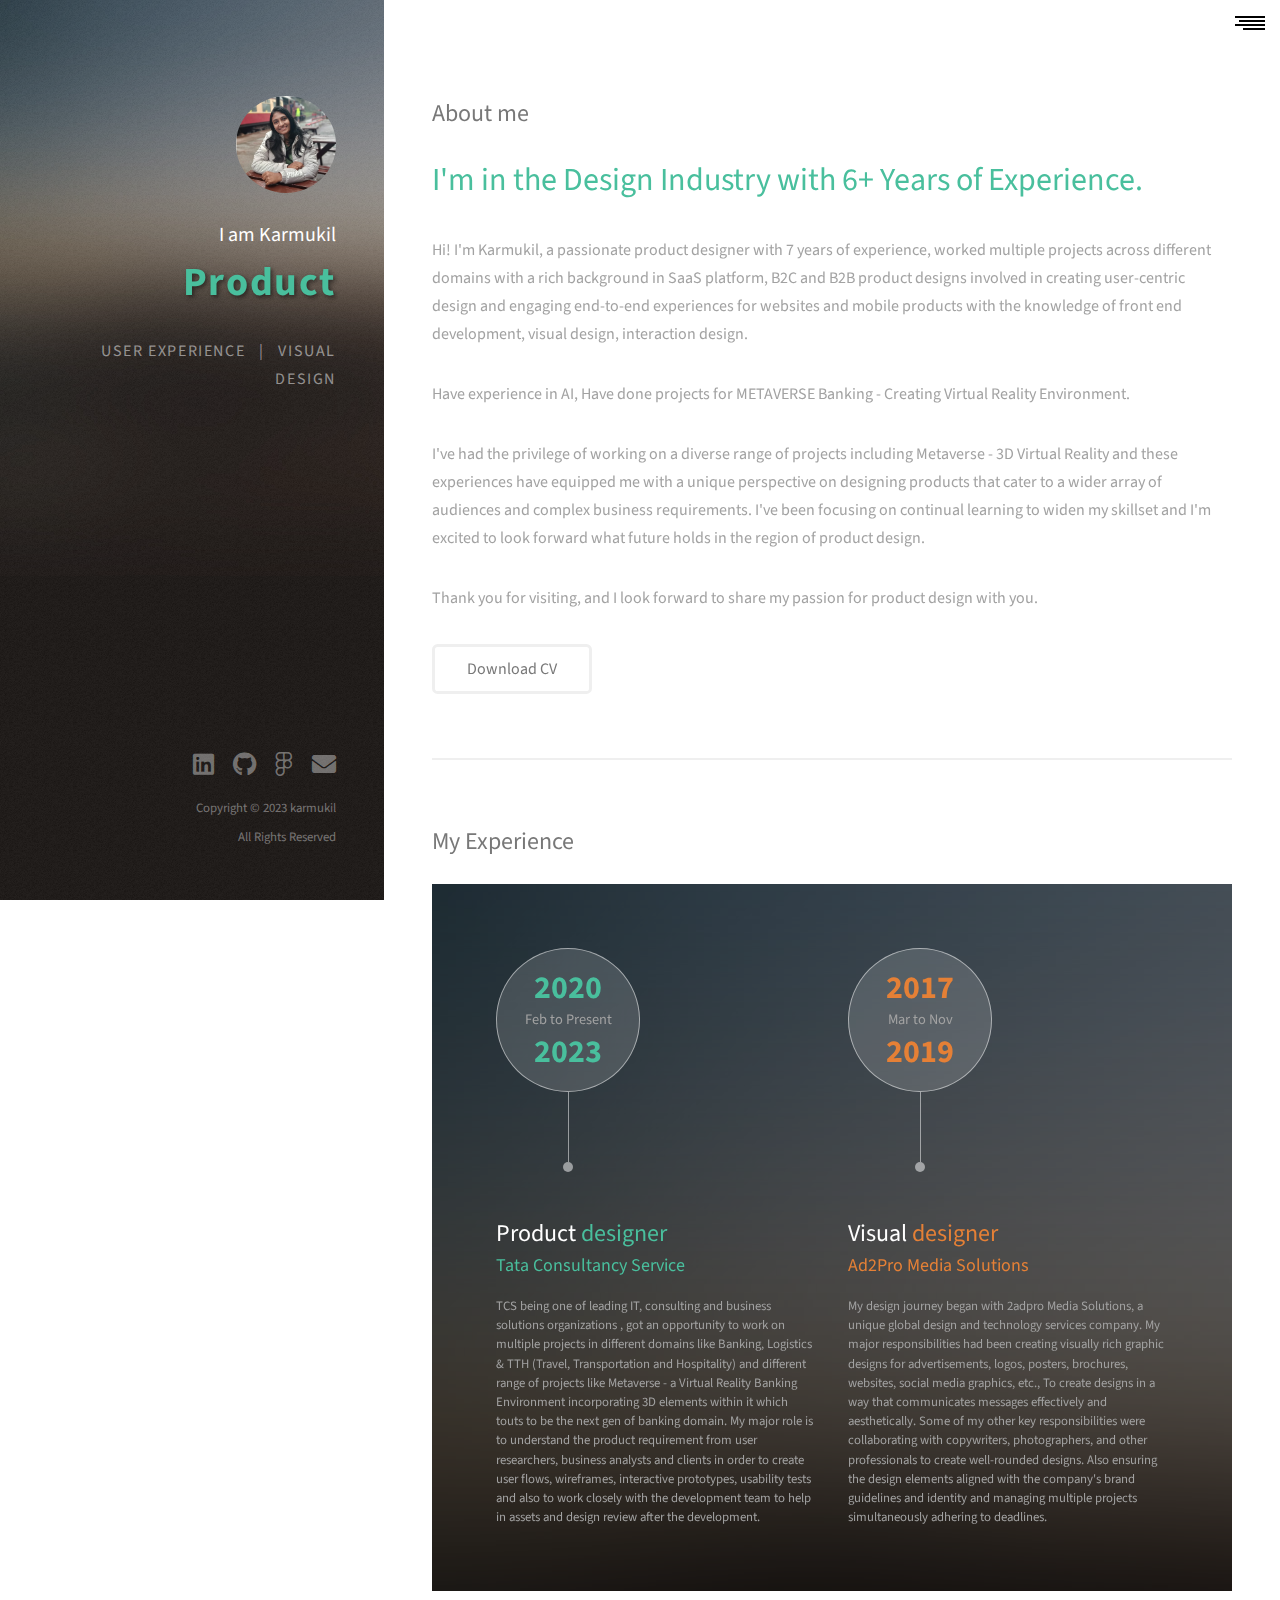
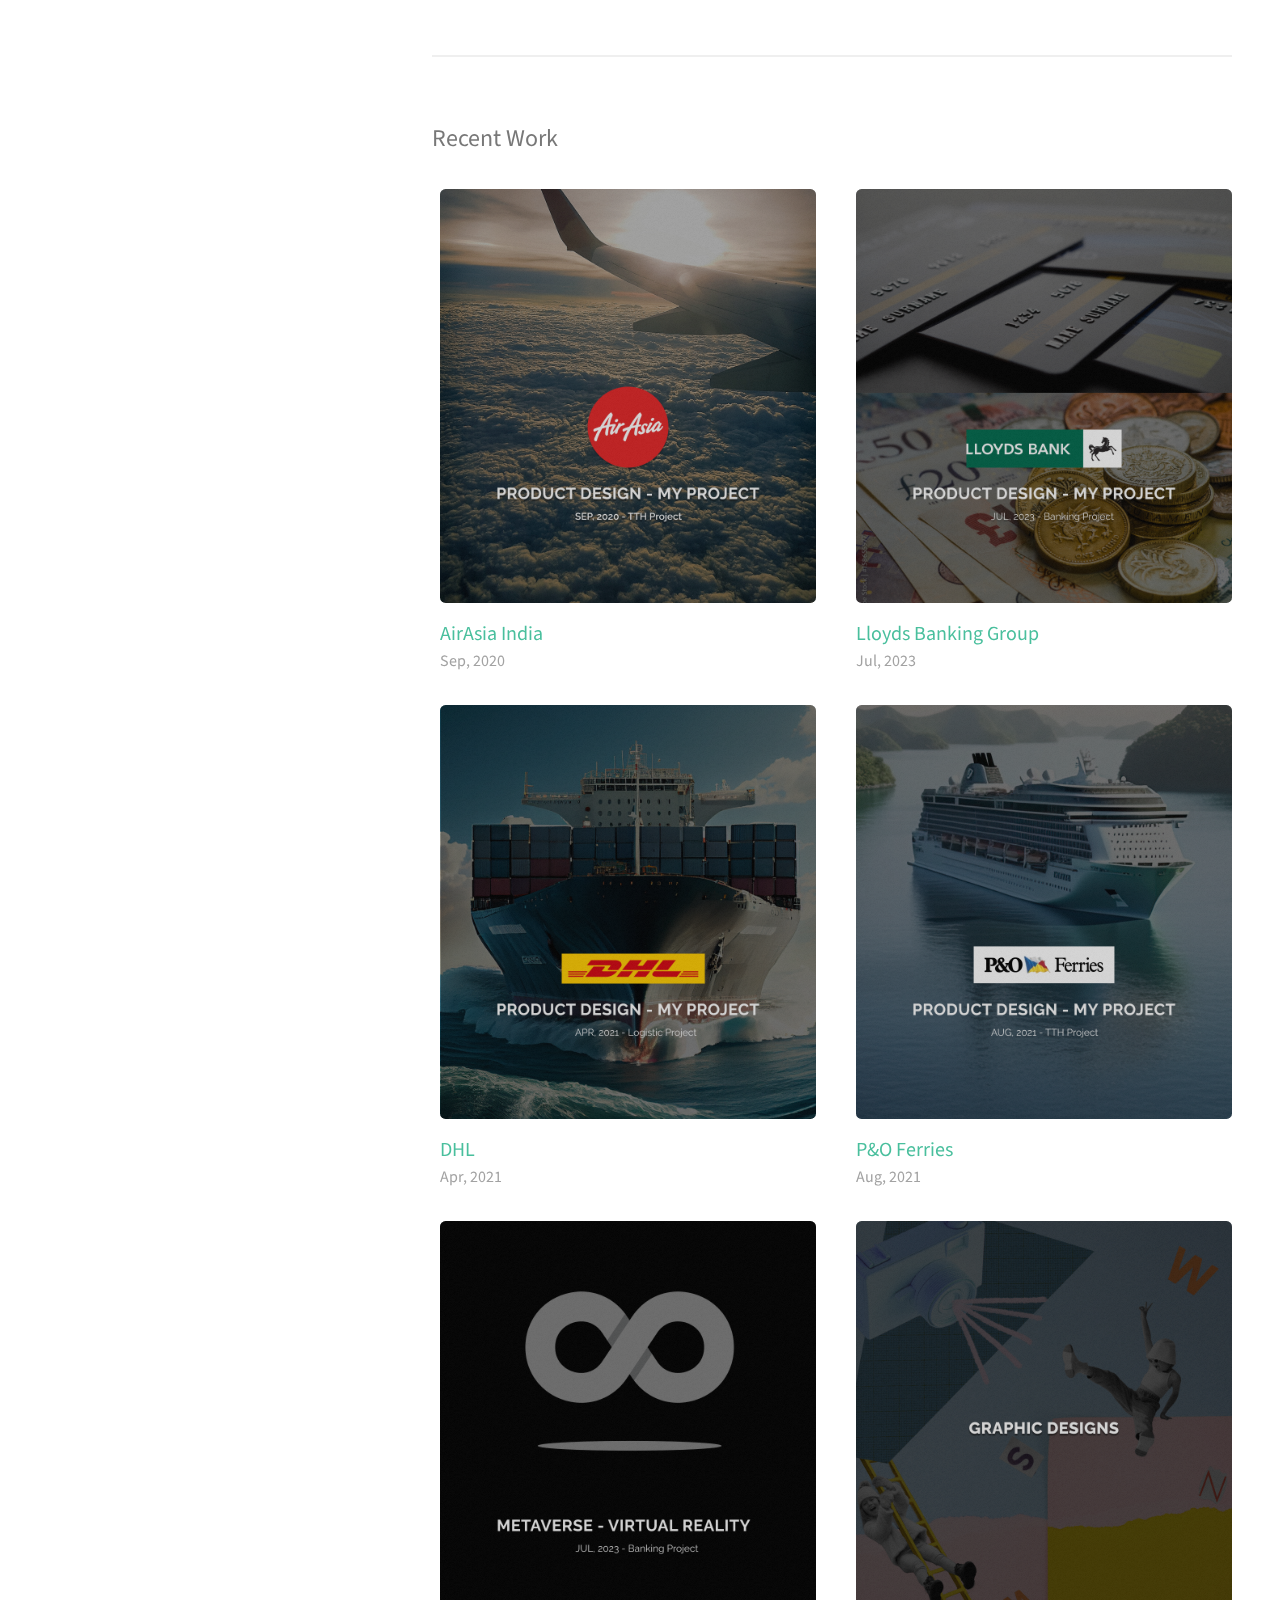
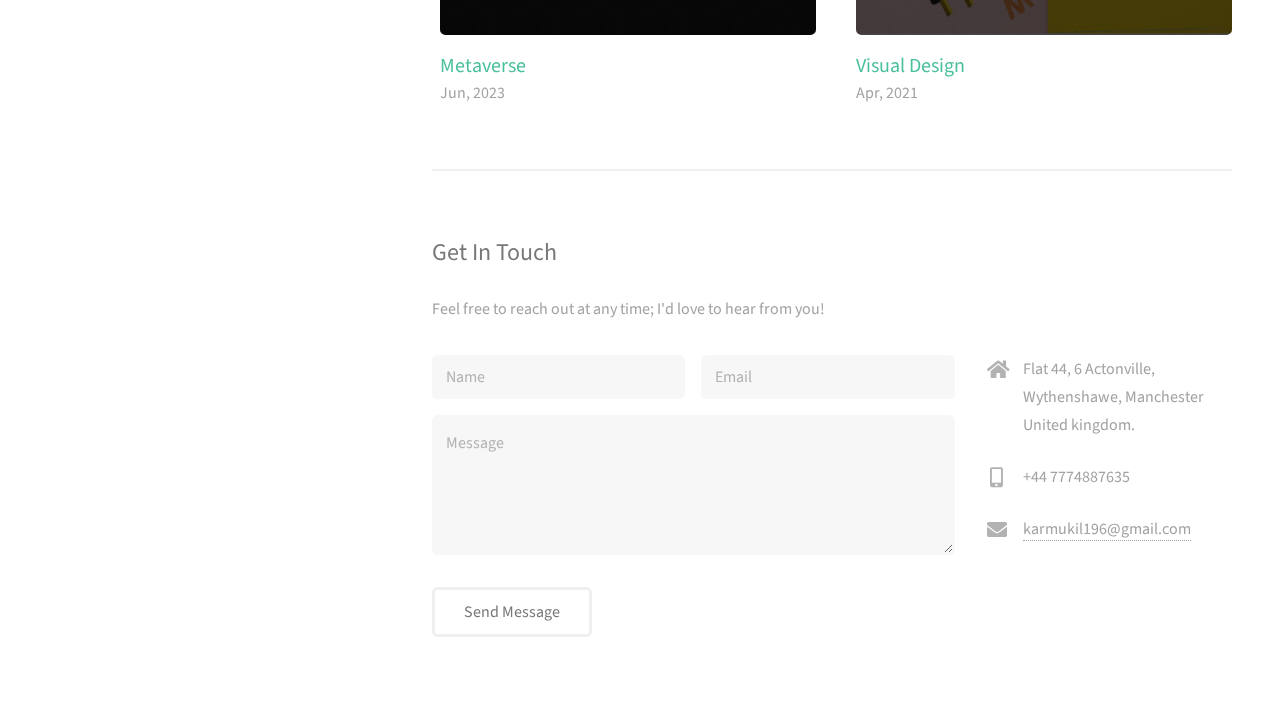
==== commit 3d1b908e: "Update index.html" ====
--- a/index.html
+++ b/index.html
@@ -97,14 +97,14 @@
 							
 							<h2 style=" color: #49bf9d;">I'm in the Design Industry with 6+ Years of Experience.</h2>
 						</header>
-						<p>Hi! I'm Karmukil, a passionate product designer worked across 3 domains with a rich background in both B2C and B2B product designs involved in creating user-friendly and engaging end-to-end experiences for websites and mobile products that make people lives easier.</p><p>
-
-							I've had the privilege of working on a diverse range of projects including Metaverse - 3D Virtual Reality and these experiences have equipped me with a unique perspective on designing products that cater to a wider array of audiences and complex business requirements. I've been focusing on continual learning to widen my skillset and I'm excited to look forward what future holds in the region of product design.
-							</p><p>
-							Thank you for visiting, and I look forward to share my passion for product design with you.</p>
+						<p>Hi! I'm Karmukil, a passionate product designer with 7 years of experience, worked multiple projects across different domains with a rich background in SaaS platform, B2C and B2B product designs involved in creating user-centric design and engaging end-to-end experiences for websites and mobile products with the knowledge of front end development, visual design, interaction design.</p>
+						<p>Have experience in AI, Have done projects for METAVERSE Banking - Creating Virtual Reality Environment.</p>
+						<p>I've had the privilege of working on a diverse range of projects including Metaverse - 3D Virtual Reality and these experiences have equipped me with a unique perspective on designing products that cater to a wider array of audiences and complex business requirements. I've been focusing on continual learning to widen my skillset and I'm excited to look forward what future holds in the region of product design.</p>
+						<p>Thank you for visiting, and I look forward to share my passion for product design with you.</p>
 						<!-- <img src="My Sign.png"  alt="Image" /> -->
+						<!-- <img style="width: 100%;" src="images/thumbs/My Sign.png"  alt="Image" /> -->
 						<ul class="actions">
-							<li><a href="karmukilResume.pdf" target="_blank" class="button">Download CV</a></li>
+							<li><a href="karmukilResume1.pdf" target="_blank" class="button">Download CV</a></li>
 						</ul>
 					</section>
 					<section id="first" class="main">
@@ -175,7 +175,7 @@
 							<p style="font-size: 1em;">Sep, 2020</p>	
 							</div>
 							<div class="maghzil col-6 col-12-xsmall ork-item">
-								<a href="Product6.html" style="margin: 0 0 1em 0;" class="image fit thumb"><img style="width: 100%;" src="images/thumbs/LBG_Thumpnail.png" alt="" /></a>
+								<a href="product6.html" style="margin: 0 0 1em 0;" class="image fit thumb"><img style="width: 100%;" src="images/thumbs/LBG_Thumpnail.png" alt="" /></a>
 								<h3 style="font-size: 1.25em;margin: 0 0 0 0;color: #49bf9d">Lloyds Banking Group</h3>
 								<p style="font-size: 1em;">Jul, 2023</p>
 							</div>
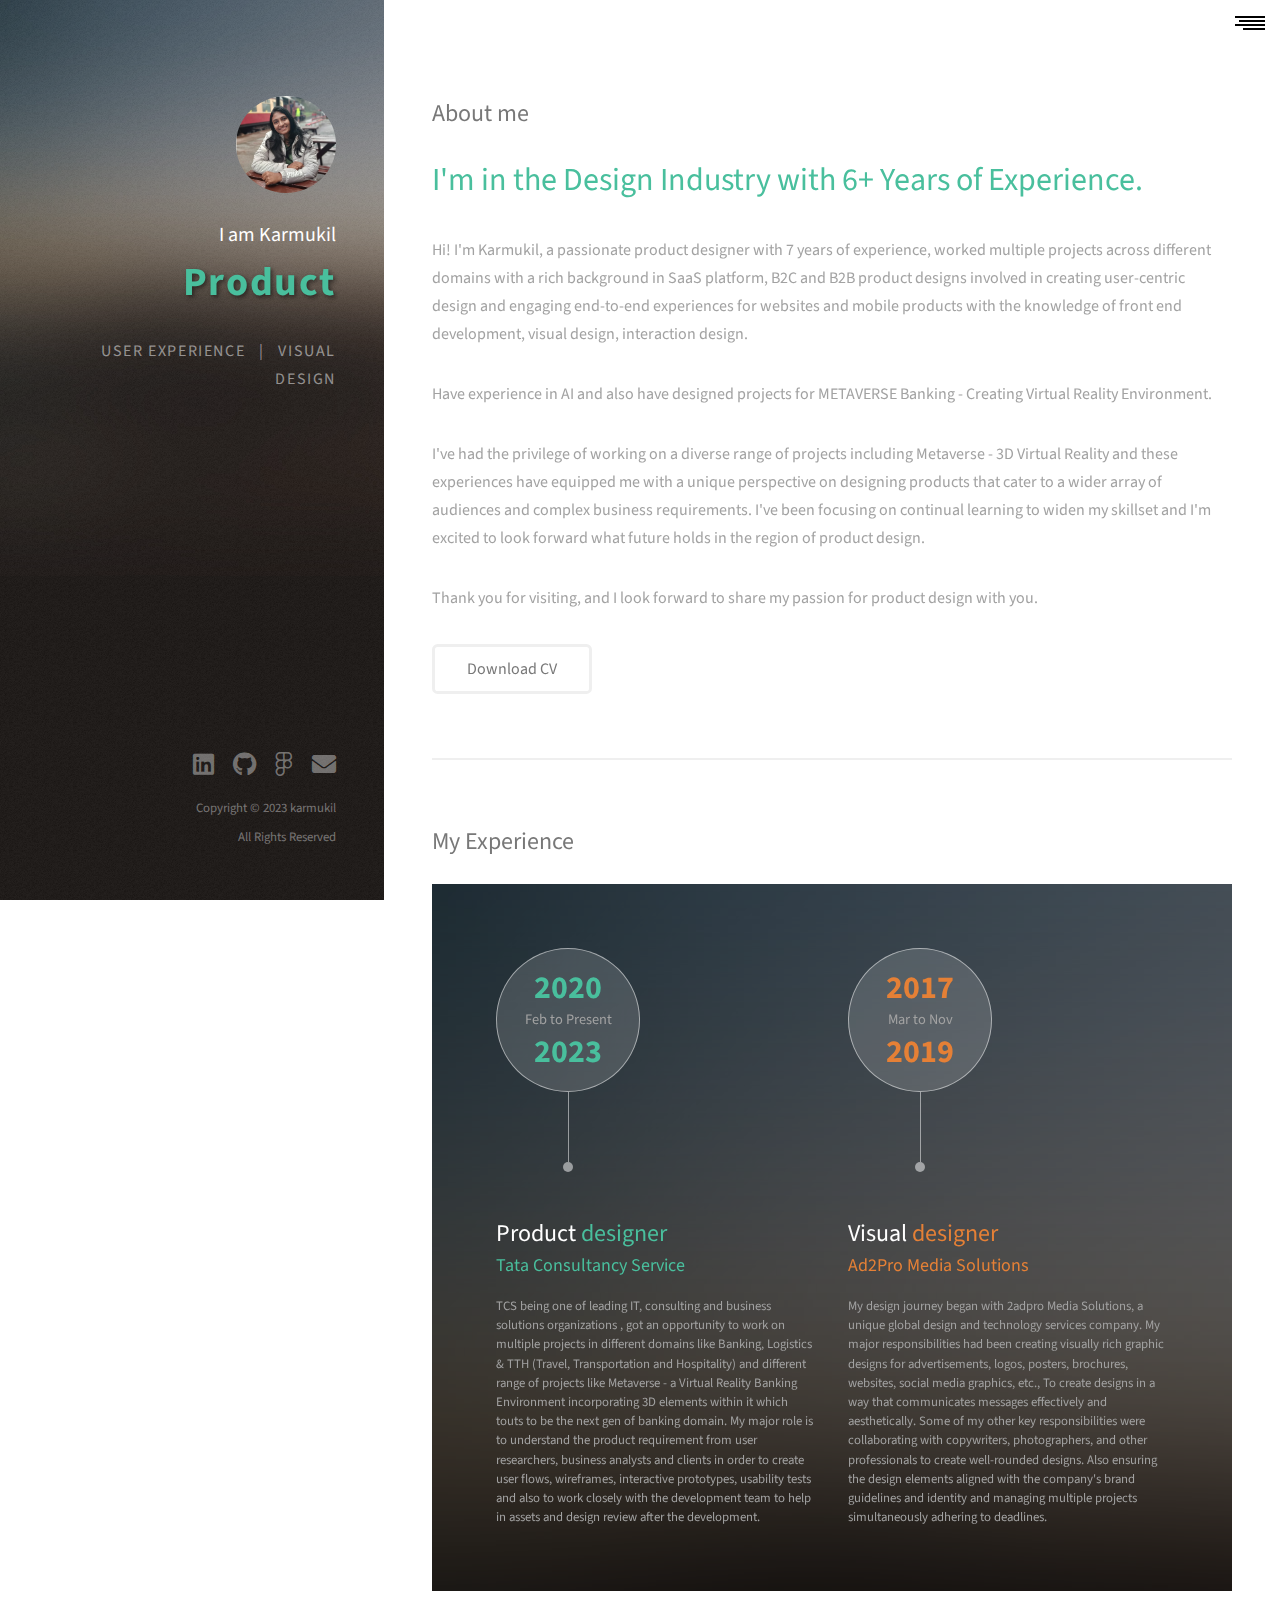
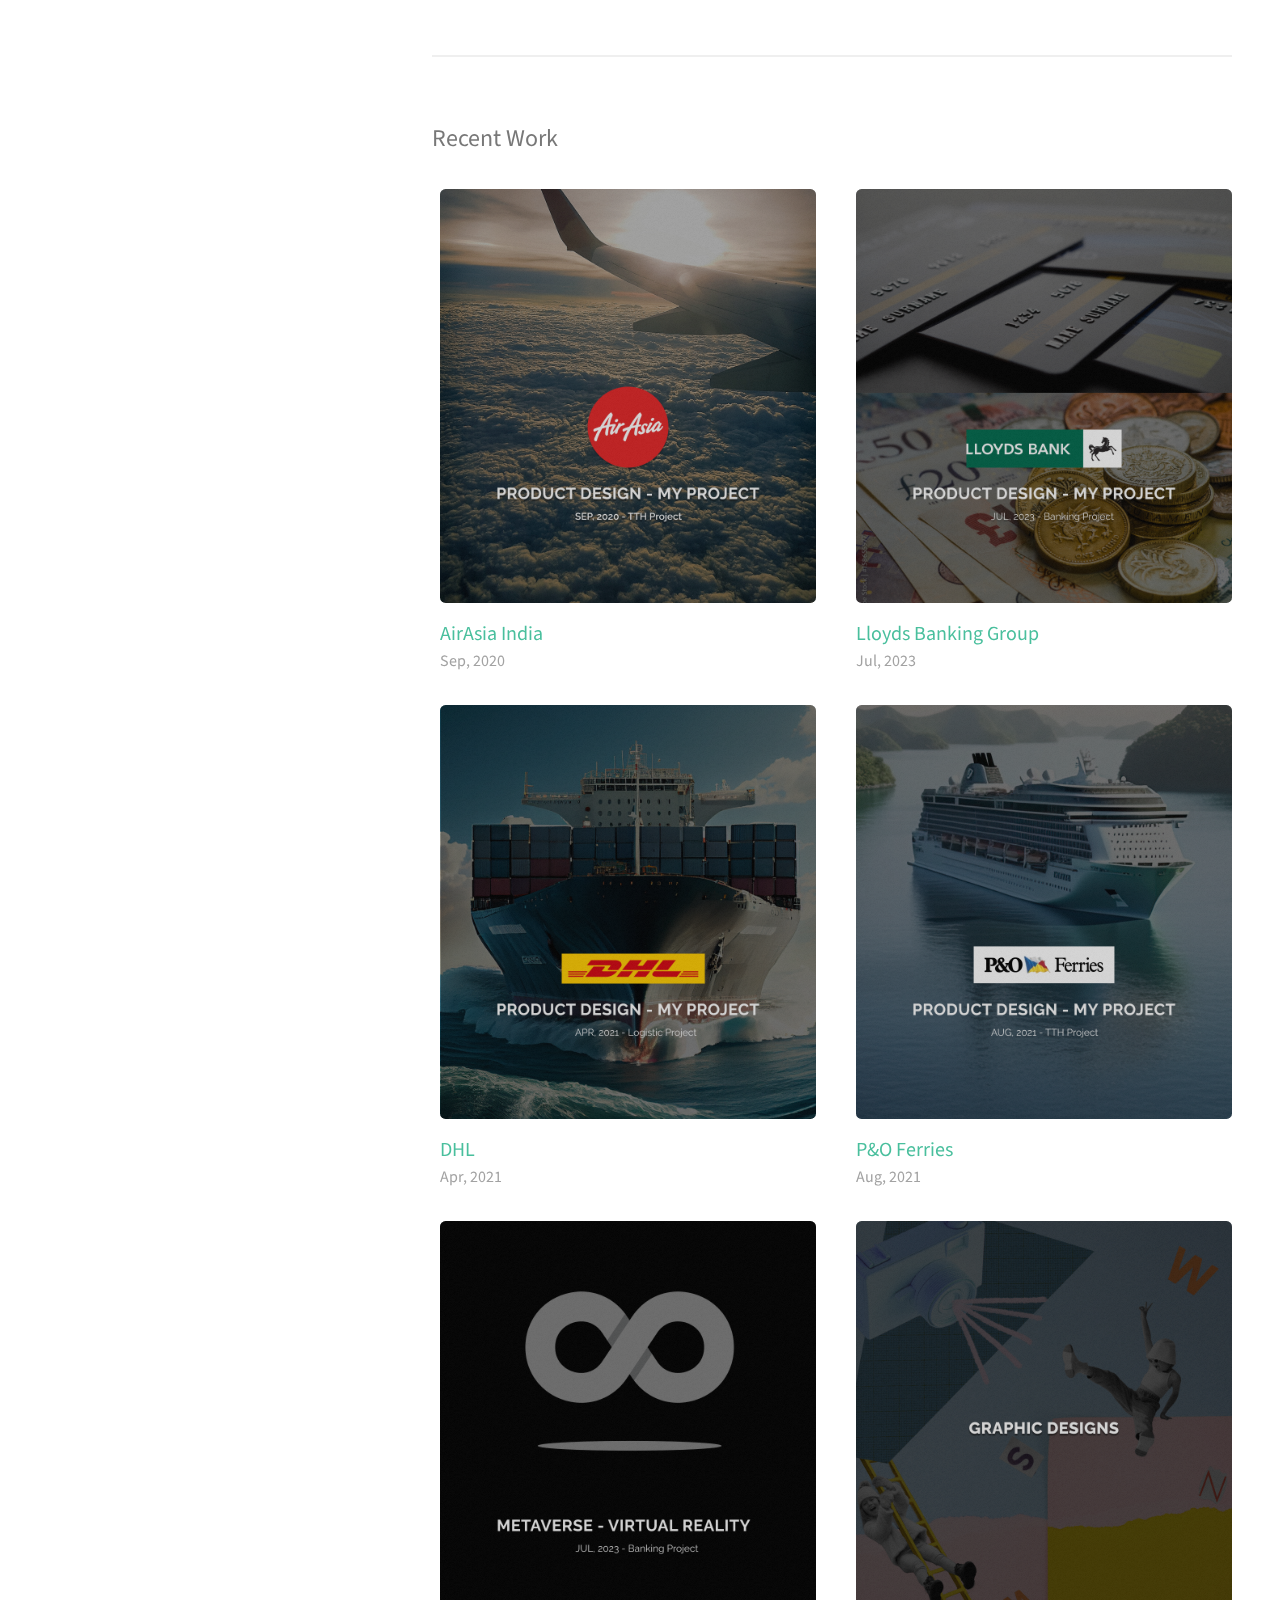
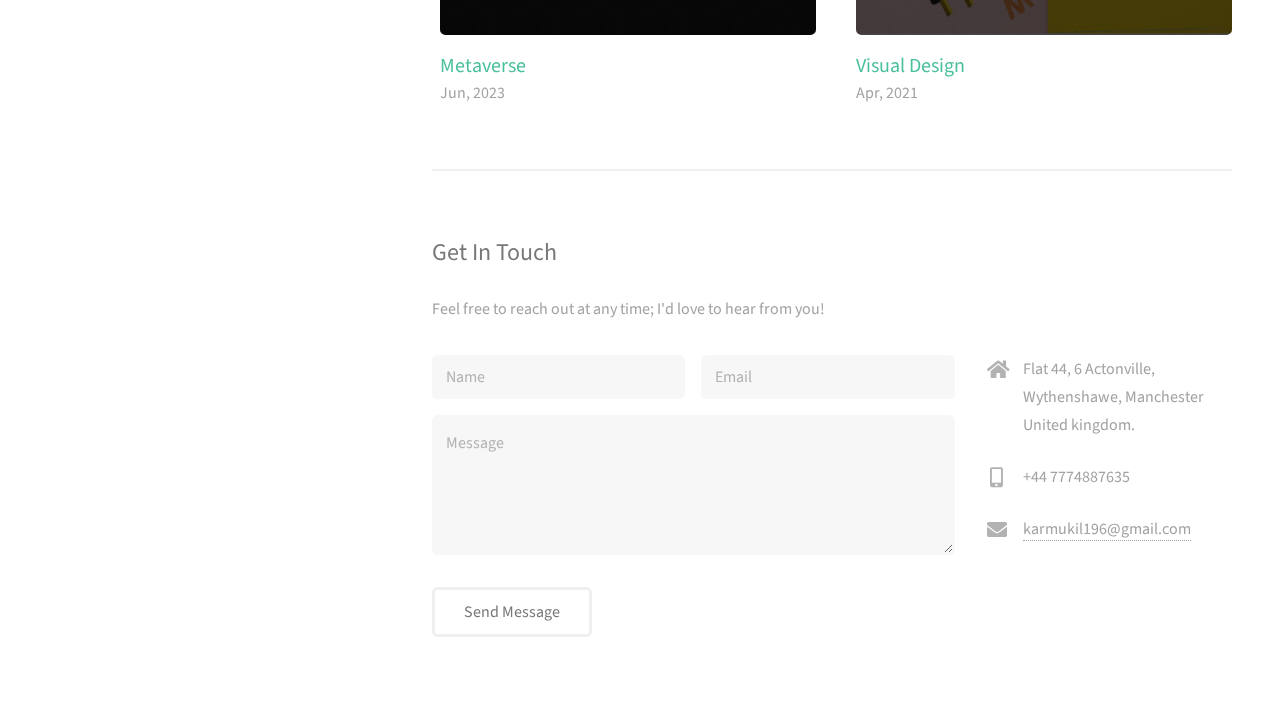
==== commit bb3f6162: "Update index.html" ====
--- a/index.html
+++ b/index.html
@@ -98,7 +98,7 @@
 							<h2 style=" color: #49bf9d;">I'm in the Design Industry with 6+ Years of Experience.</h2>
 						</header>
 						<p>Hi! I'm Karmukil, a passionate product designer with 7 years of experience, worked multiple projects across different domains with a rich background in SaaS platform, B2C and B2B product designs involved in creating user-centric design and engaging end-to-end experiences for websites and mobile products with the knowledge of front end development, visual design, interaction design.</p>
-						<p>Have experience in AI, Have done projects for METAVERSE Banking - Creating Virtual Reality Environment.</p>
+						<p>Have experience in AI and also have designed projects for METAVERSE Banking - Creating Virtual Reality Environment.</p>
 						<p>I've had the privilege of working on a diverse range of projects including Metaverse - 3D Virtual Reality and these experiences have equipped me with a unique perspective on designing products that cater to a wider array of audiences and complex business requirements. I've been focusing on continual learning to widen my skillset and I'm excited to look forward what future holds in the region of product design.</p>
 						<p>Thank you for visiting, and I look forward to share my passion for product design with you.</p>
 						<!-- <img src="My Sign.png"  alt="Image" /> -->
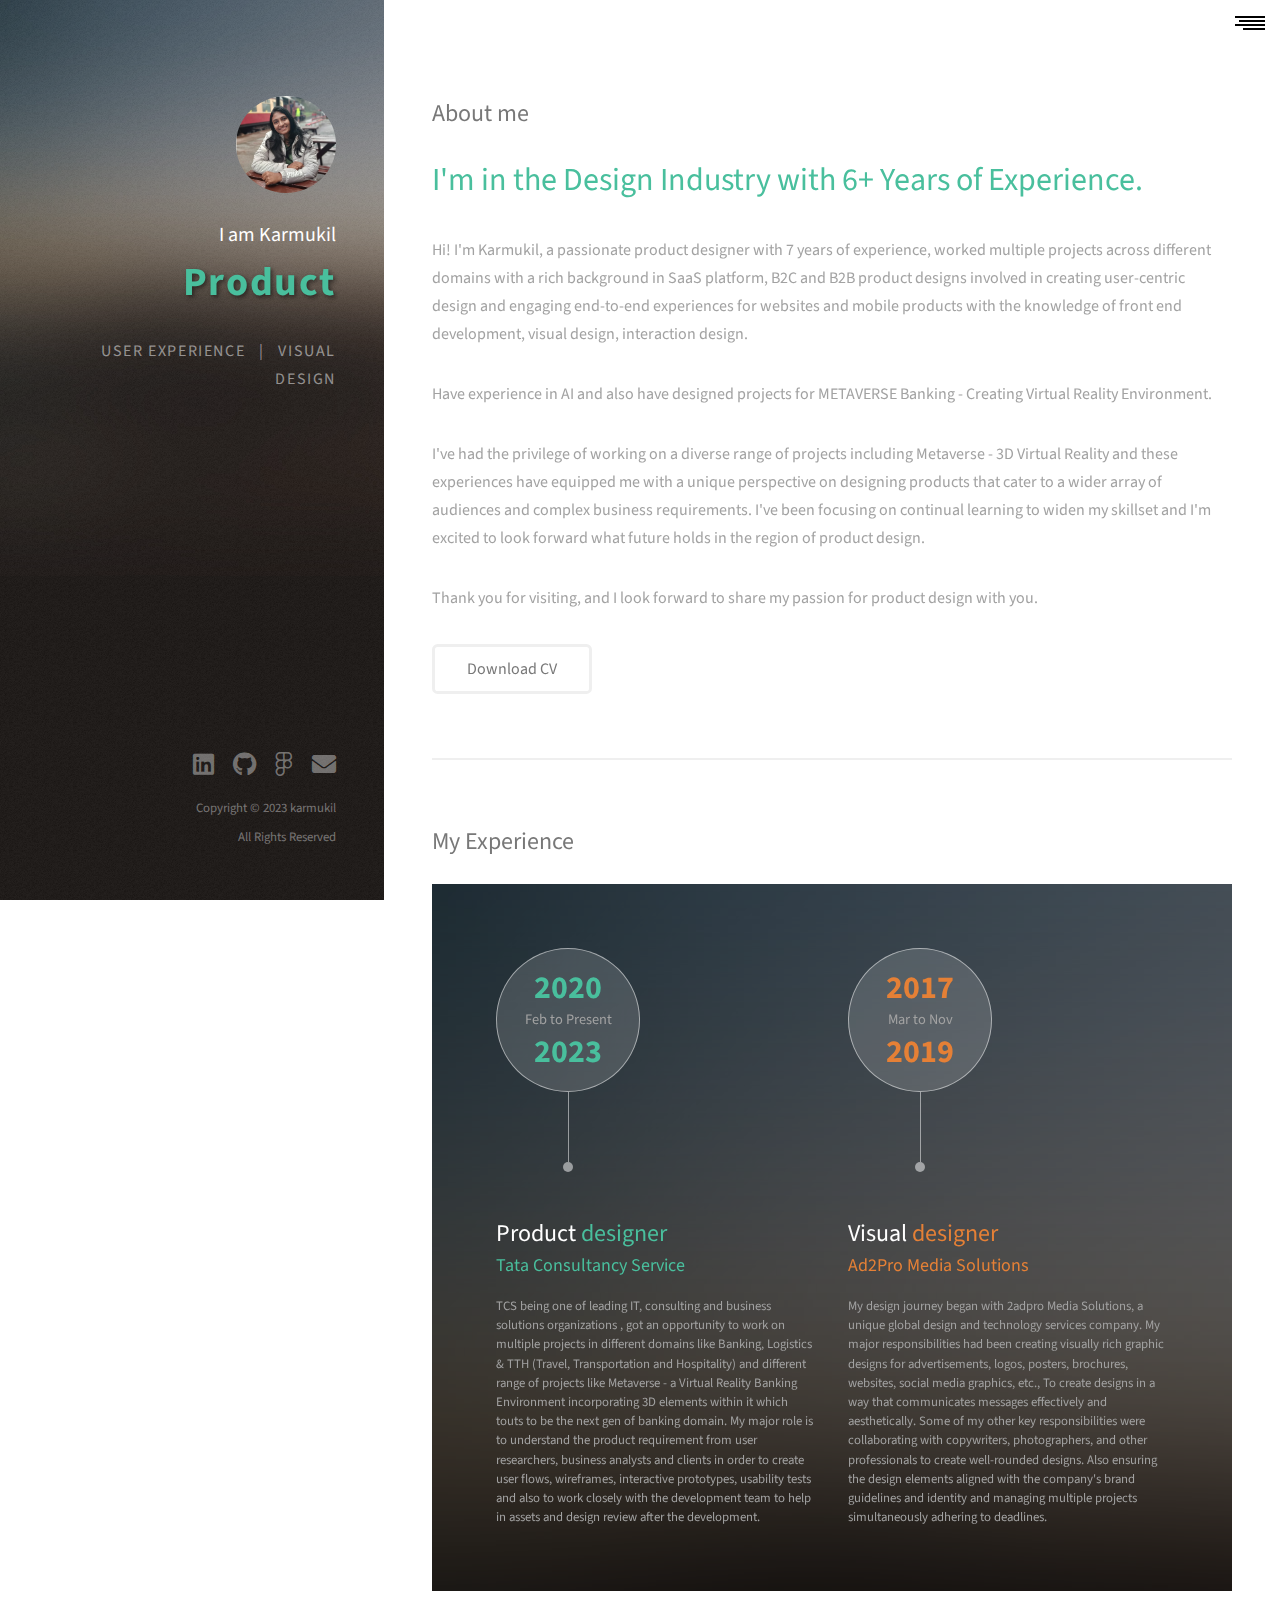
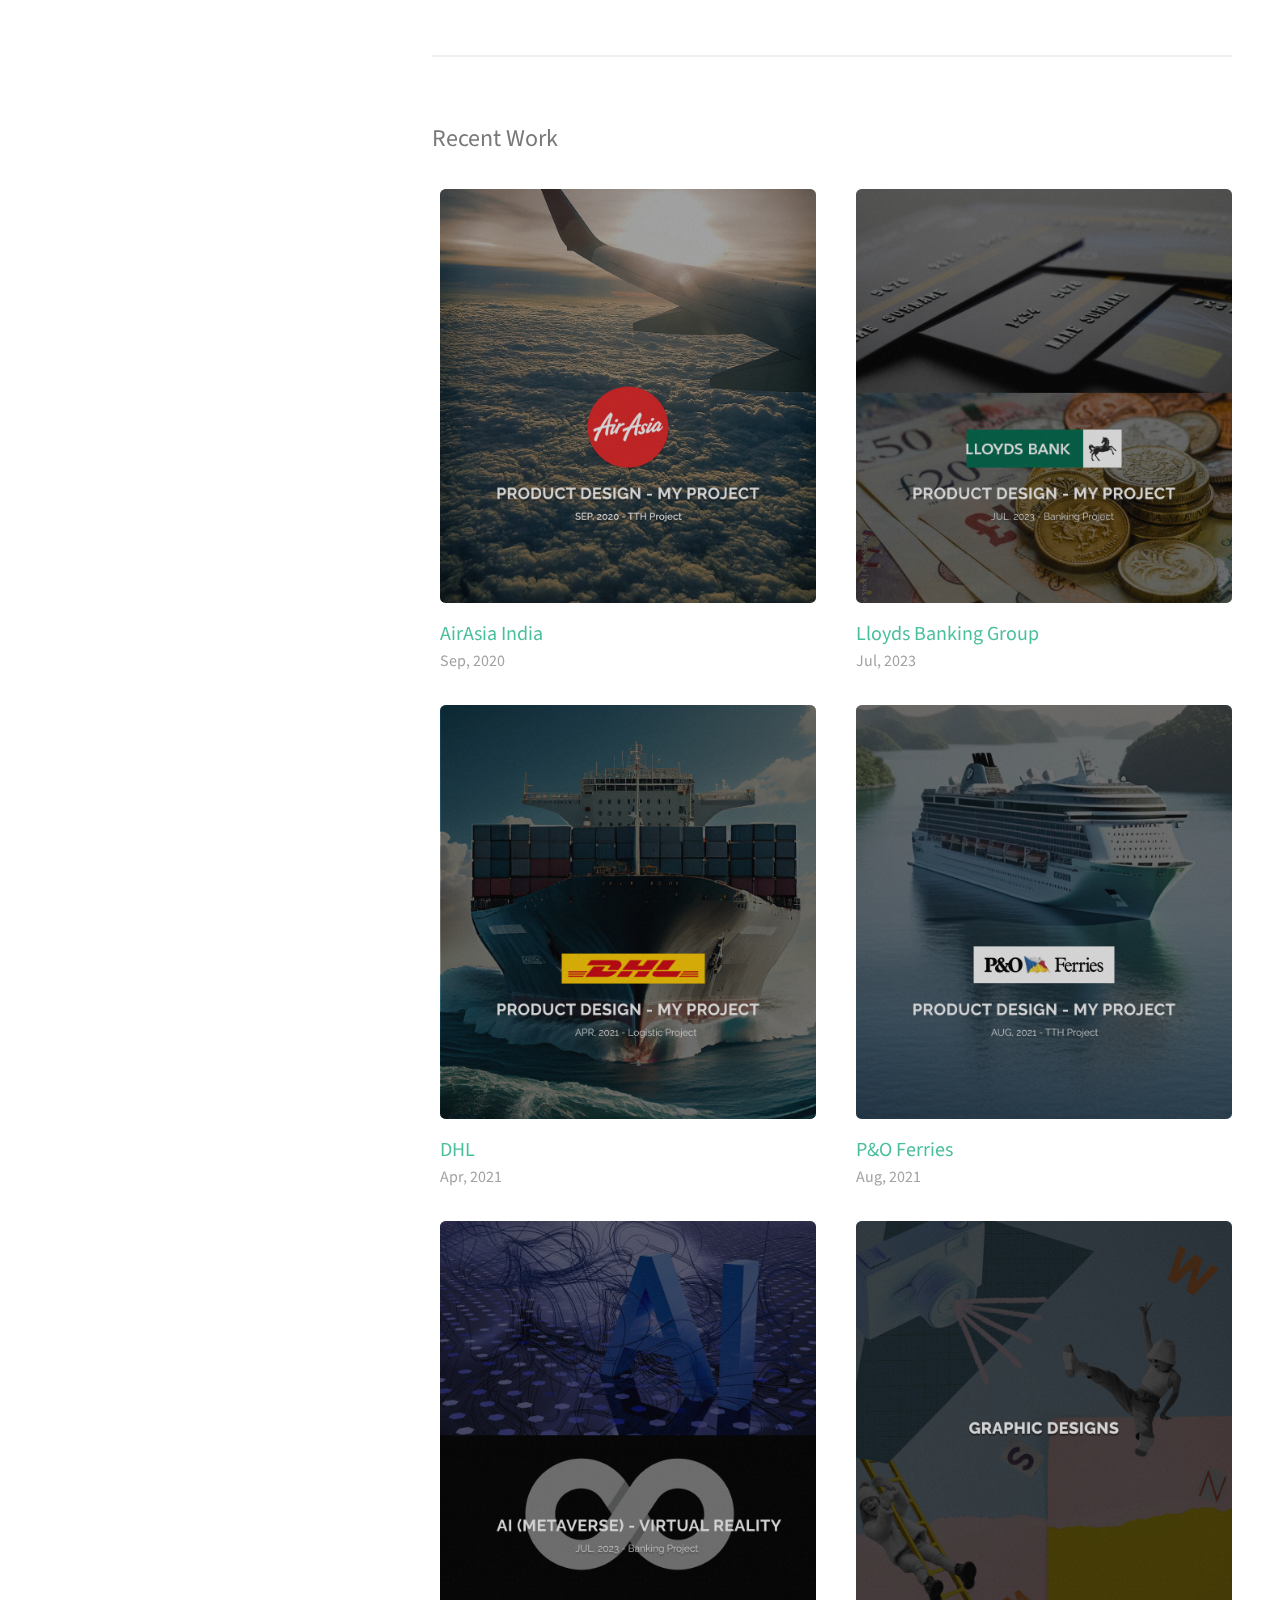
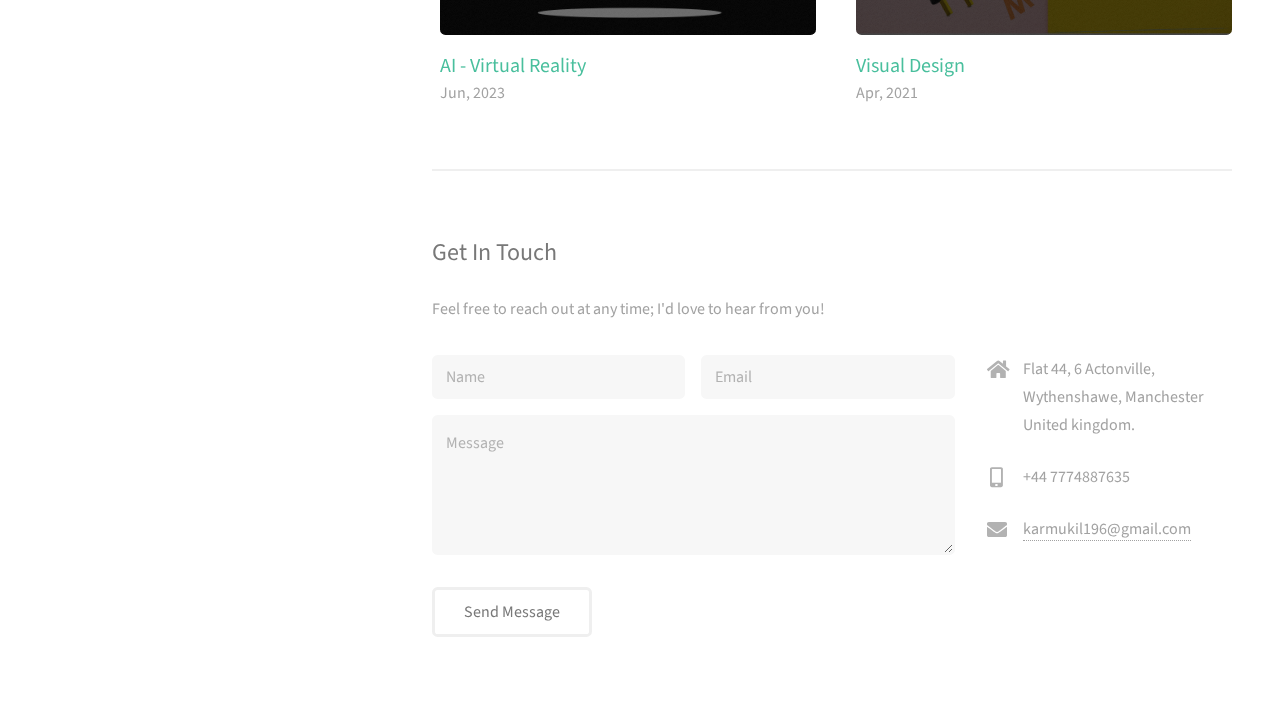
==== commit 3b2abc4d: "Update index.html" ====
--- a/index.html
+++ b/index.html
@@ -104,7 +104,7 @@
 						<!-- <img src="My Sign.png"  alt="Image" /> -->
 						<!-- <img style="width: 100%;" src="images/thumbs/My Sign.png"  alt="Image" /> -->
 						<ul class="actions">
-							<li><a href="karmukilResume1.pdf" target="_blank" class="button">Download CV</a></li>
+							<li><a href="KarmukilResume2.pdf" target="_blank" class="button">Download CV</a></li>
 						</ul>
 					</section>
 					<section id="first" class="main">
@@ -190,8 +190,8 @@
 								<p style="font-size: 1em;">Aug, 2021</p>
 							</div>
 							<div class="maghzil col-6 col-12-xsmall ork-item">
-								<a href="Product5.html" style="margin: 0 0 1em 0;" class="image fit thumb"><img style="width: 100%;" src="Metaverse_New.png" alt="" /></a>
-								<h3 style="font-size: 1.25em;margin: 0 0 0 0;color: #49bf9d">Metaverse</h3>
+								<a href="Product5.html" style="margin: 0 0 1em 0;" class="image fit thumb"><img style="width: 100%;" src="Metaverse_New1.png" alt="" /></a>
+								<h3 style="font-size: 1.25em;margin: 0 0 0 0;color: #49bf9d">AI - Virtual Reality</h3>
 								<p style="font-size: 1em;">Jun, 2023</p>
 							</div>
 							<div class="maghzil col-6 col-12-xsmall ork-item">
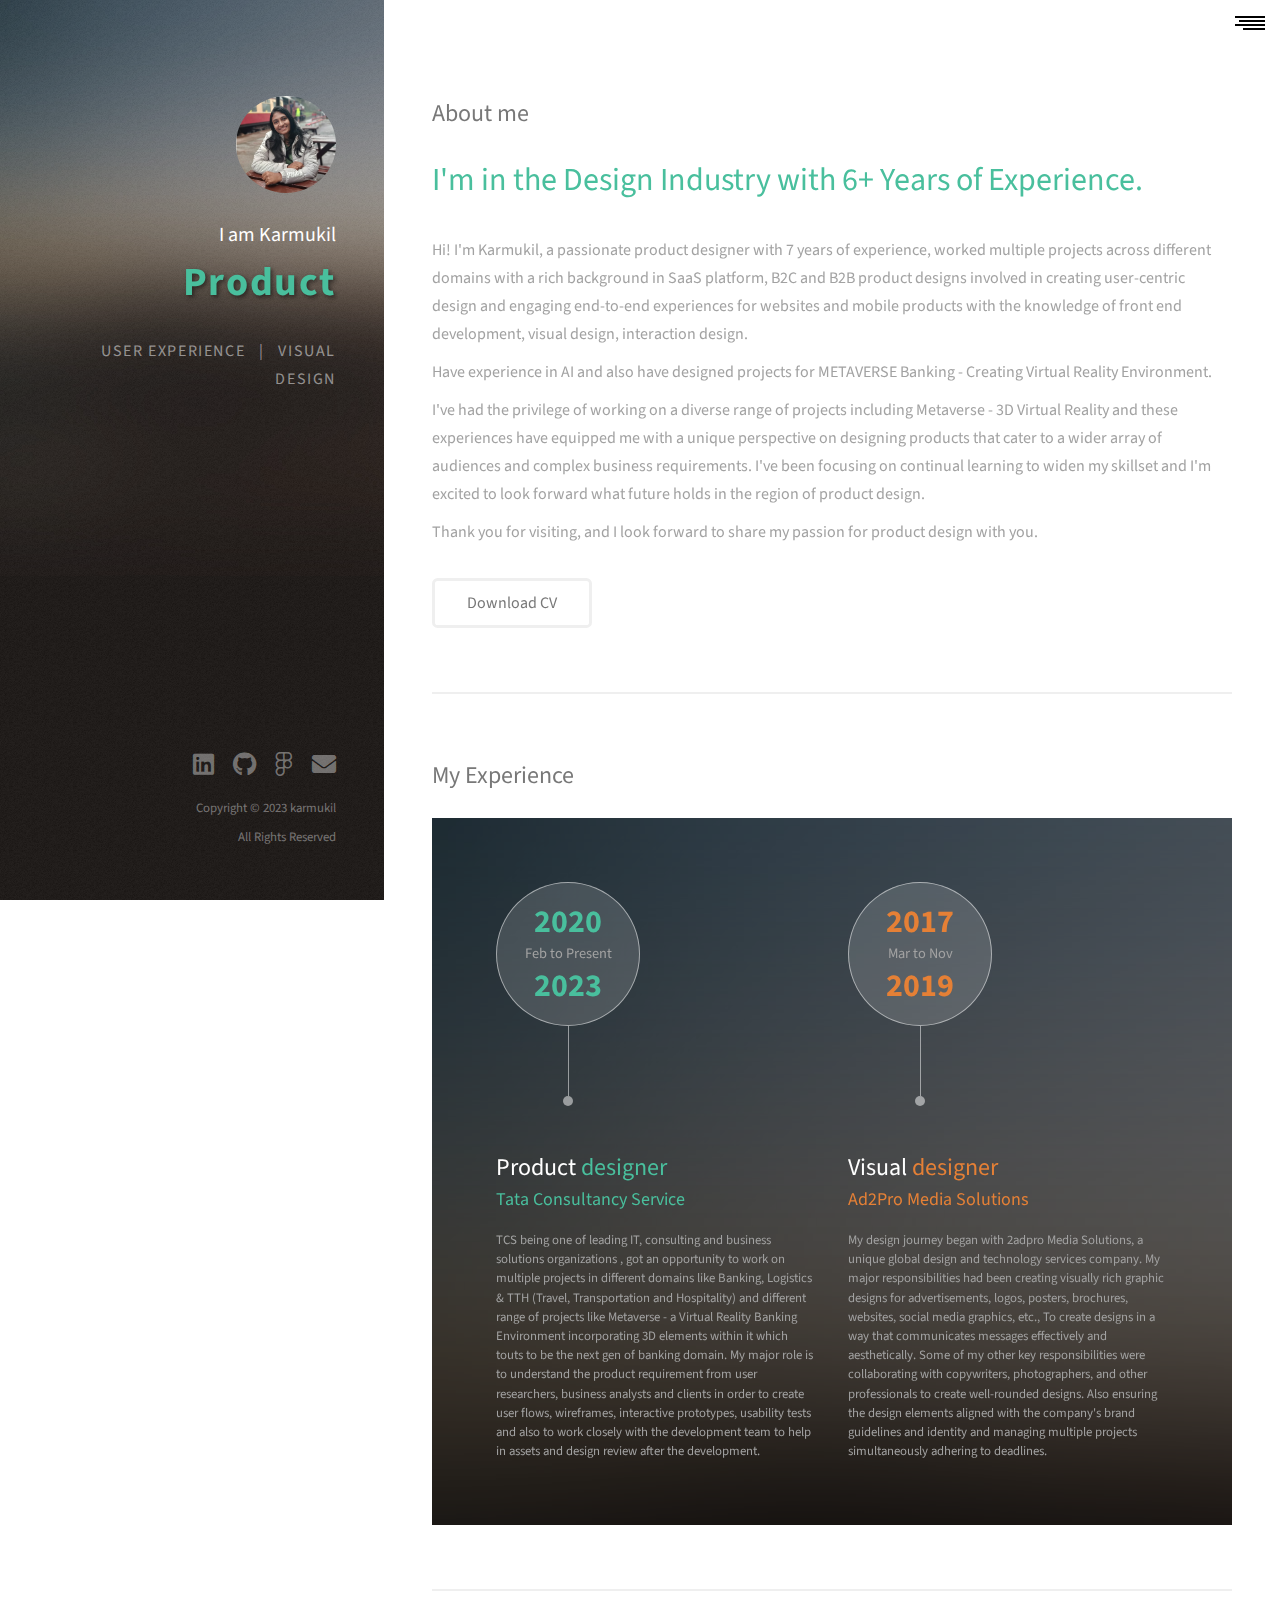
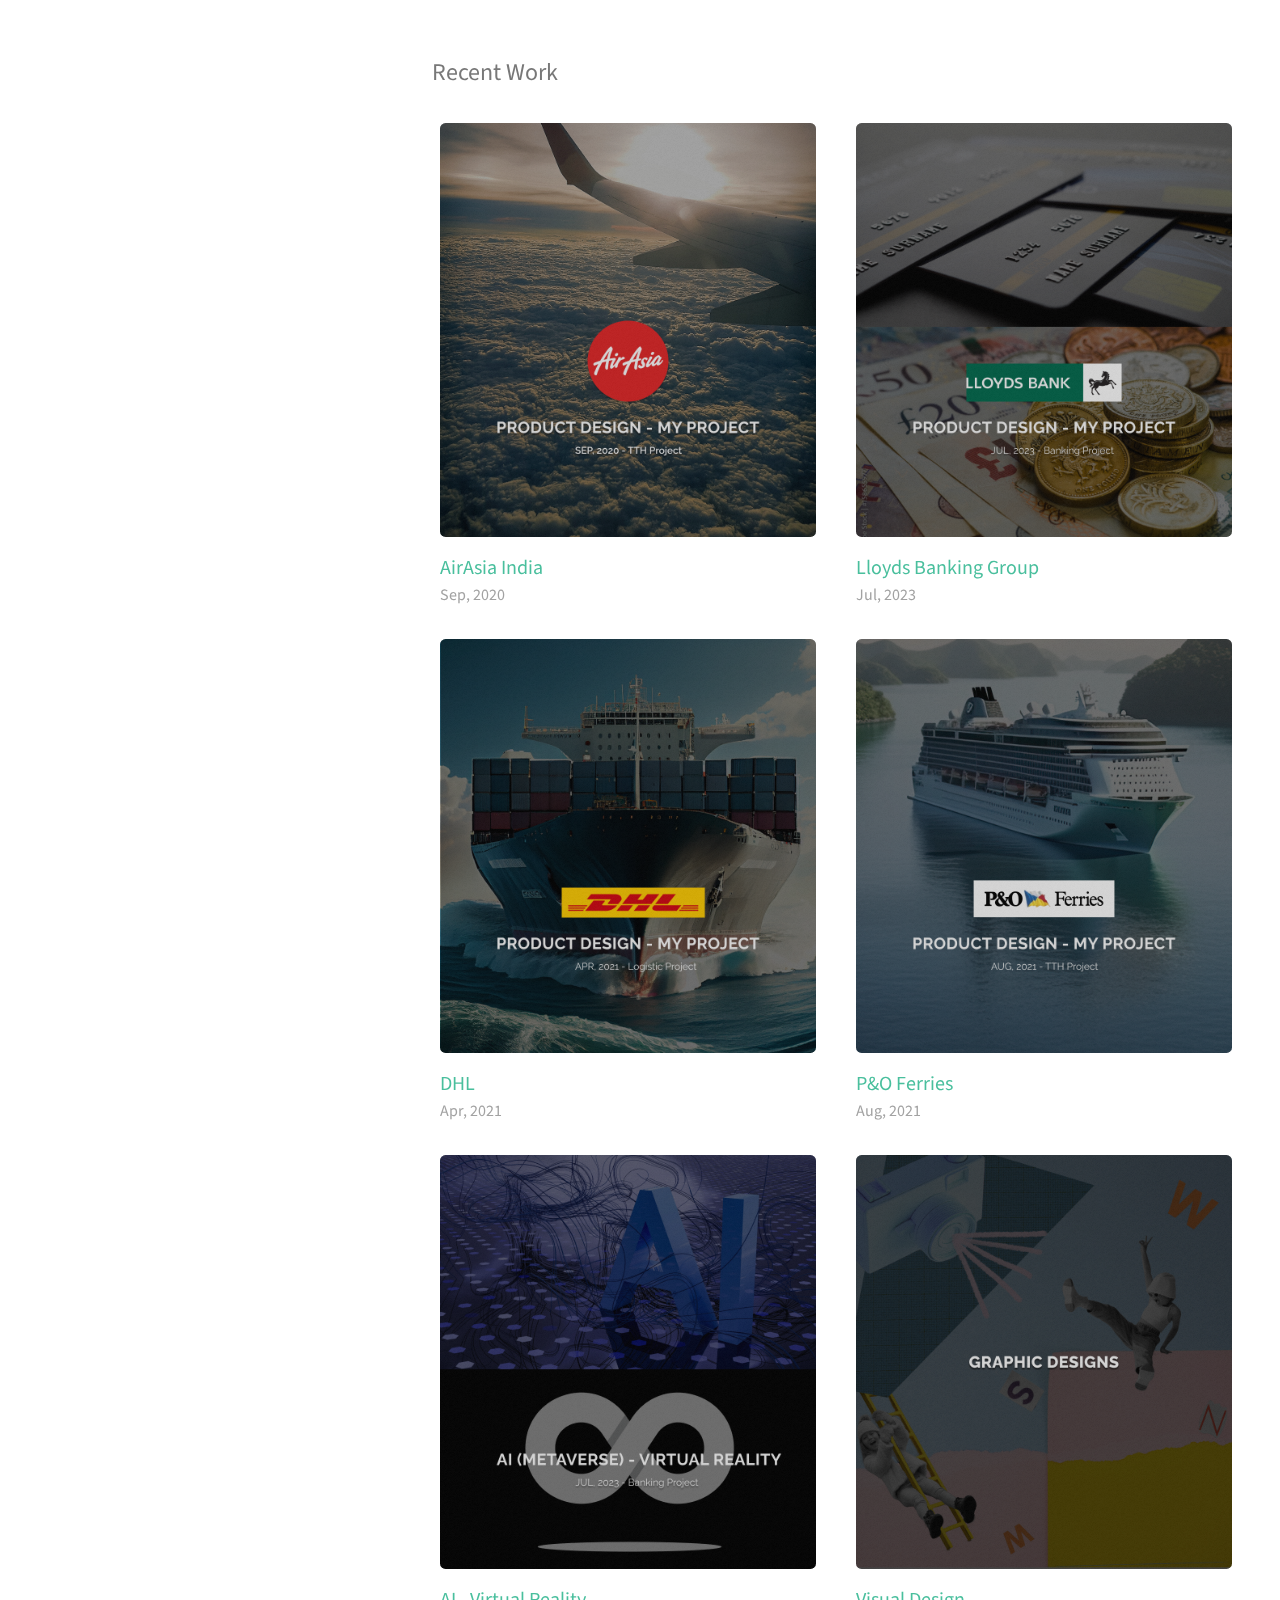
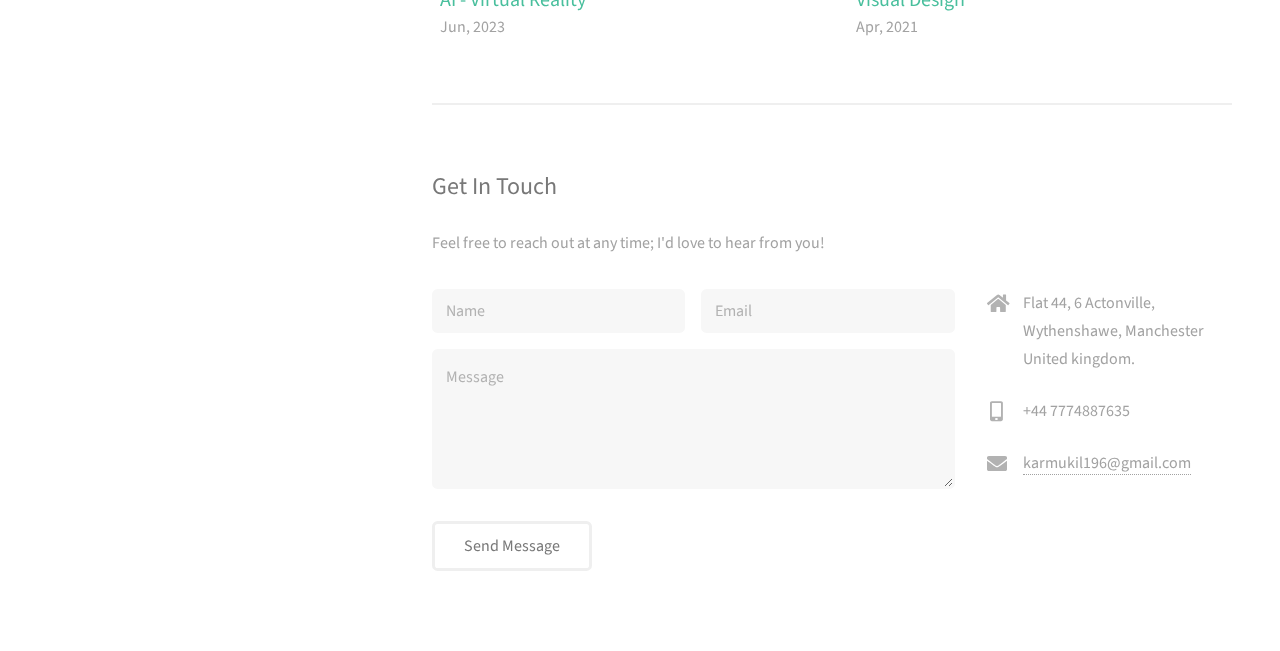
==== commit df1671cb: "title page changes" ====
--- a/index.html
+++ b/index.html
@@ -20,9 +20,10 @@
 	<link rel="stylesheet" href="assets/css/jquery-jvectormap-2.0.3.css"> -->
 	<!-- <link rel="stylesheet" href="assets/css/style.css"> -->
 	<!-- <link rel="stylesheet" href="assets/css/scrollbar.css"> -->
+	<link rel="icon" type="image/png" href="images/karmukil.png"/>
+	</style>
 	</head>
 	<body class="is-preload">
-
 		<!-- Header -->
 			<header id="header">
 				<div class="inner" id="home">
@@ -97,9 +98,10 @@
 							
 							<h2 style=" color: #49bf9d;">I'm in the Design Industry with 6+ Years of Experience.</h2>
 						</header>
-						<p>Hi! I'm Karmukil, a passionate product designer with 7 years of experience, worked multiple projects across different domains with a rich background in SaaS platform, B2C and B2B product designs involved in creating user-centric design and engaging end-to-end experiences for websites and mobile products with the knowledge of front end development, visual design, interaction design.</p>
-						<p>Have experience in AI and also have designed projects for METAVERSE Banking - Creating Virtual Reality Environment.</p>
-						<p>I've had the privilege of working on a diverse range of projects including Metaverse - 3D Virtual Reality and these experiences have equipped me with a unique perspective on designing products that cater to a wider array of audiences and complex business requirements. I've been focusing on continual learning to widen my skillset and I'm excited to look forward what future holds in the region of product design.</p>
+						
+						<p style="margin-bottom: 10px;">Hi! I'm Karmukil, a passionate product designer with 7 years of experience, worked multiple projects across different domains with a rich background in SaaS platform, B2C and B2B product designs involved in creating user-centric design and engaging end-to-end experiences for websites and mobile products with the knowledge of front end development, visual design, interaction design.</p>
+						<p style="margin-bottom: 10px;">Have experience in AI and also have designed projects for METAVERSE Banking - Creating Virtual Reality Environment.</p>
+						<p style="margin-bottom: 10px;">I've had the privilege of working on a diverse range of projects including Metaverse - 3D Virtual Reality and these experiences have equipped me with a unique perspective on designing products that cater to a wider array of audiences and complex business requirements. I've been focusing on continual learning to widen my skillset and I'm excited to look forward what future holds in the region of product design.</p>
 						<p>Thank you for visiting, and I look forward to share my passion for product design with you.</p>
 						<!-- <img src="My Sign.png"  alt="Image" /> -->
 						<!-- <img style="width: 100%;" src="images/thumbs/My Sign.png"  alt="Image" /> -->
